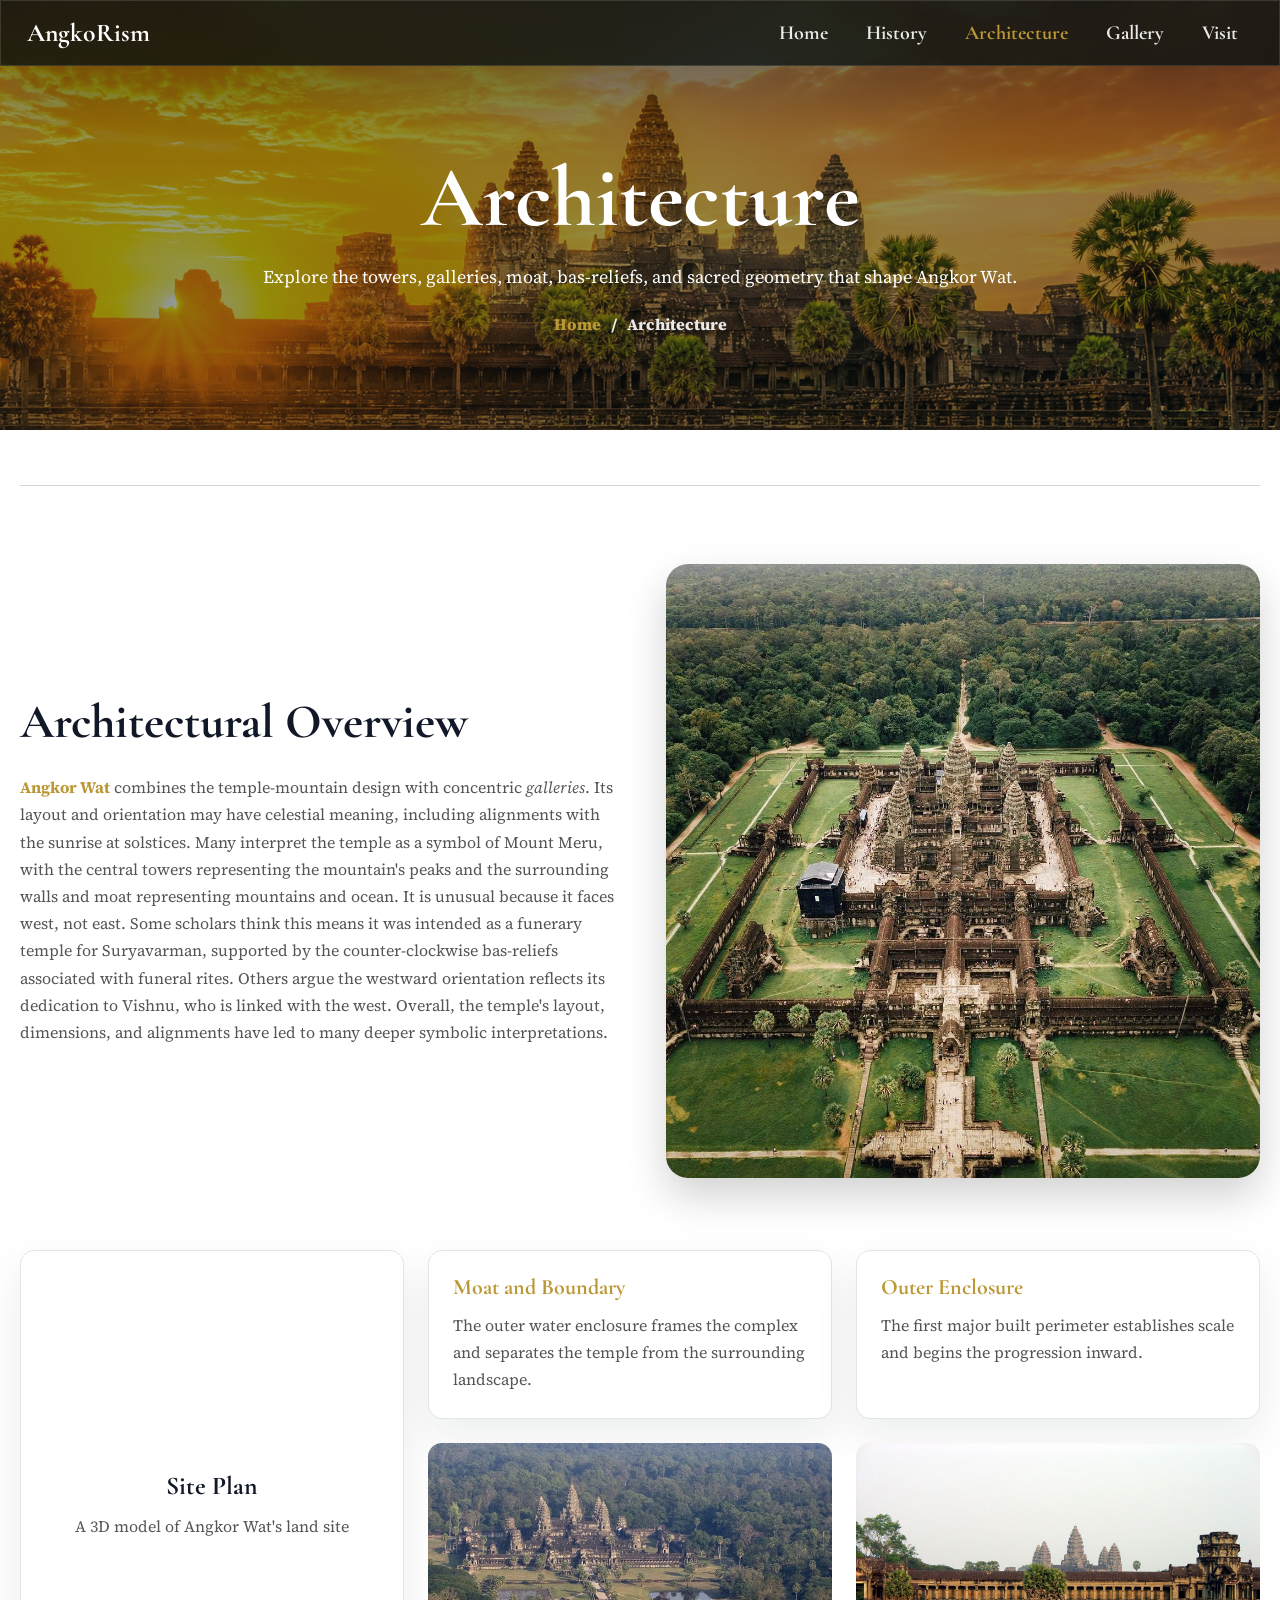
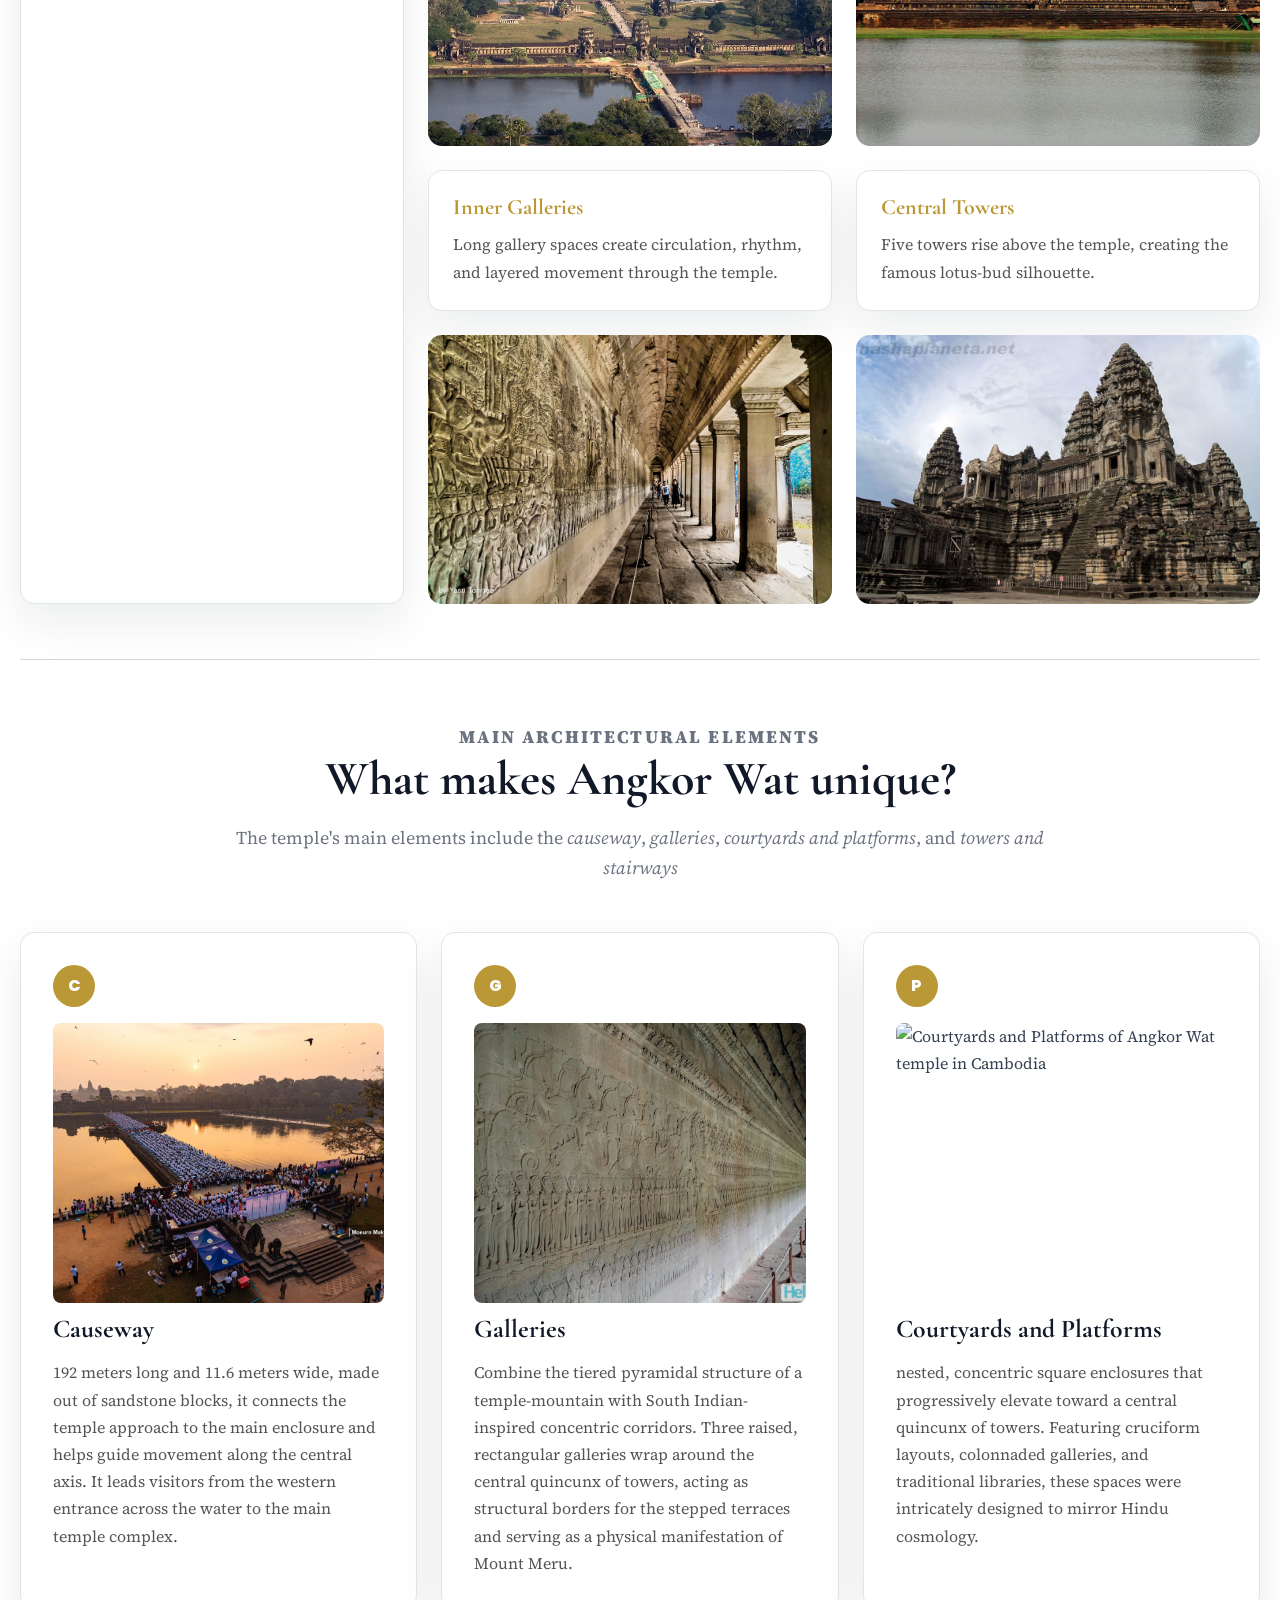
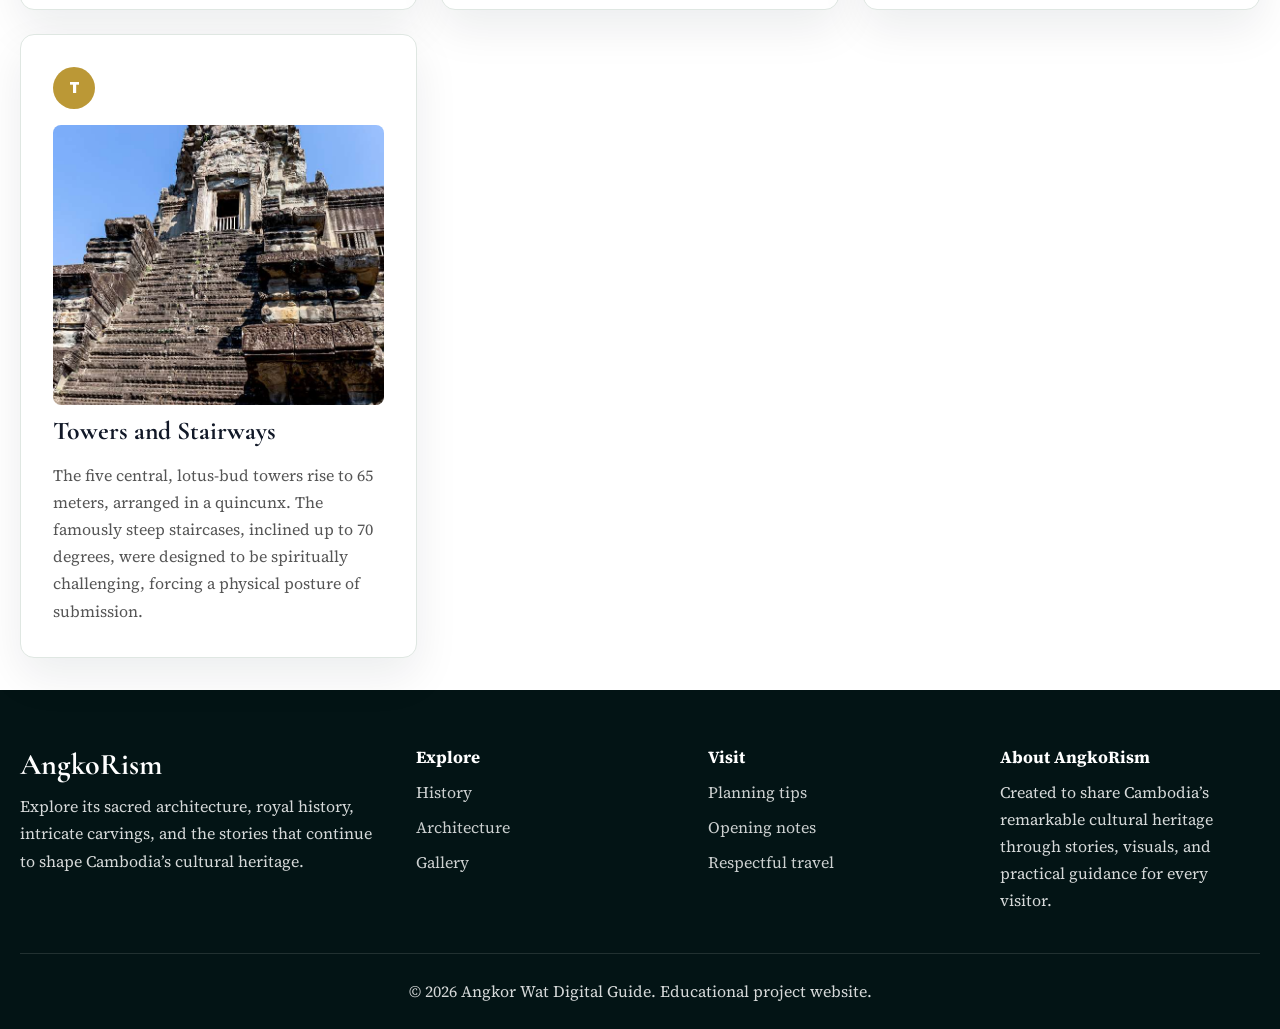
==== pages/architecture.html @ 4b1c17c7 "tv tt hzzz very" ====
<!DOCTYPE html>
<html lang="en">
<head>
  <meta charset="UTF-8">
  <meta name="viewport" content="width=device-width, initial-scale=1.0">
  <title>Architecture | Angkor Wat Digital Guide</title>
  <link rel="stylesheet" href="../css/global.css">
  <link rel="stylesheet" href="../css/layout.css">
  <link rel="stylesheet" href="../css/components.css">
  <link rel="stylesheet" href="../css/pages/architecture.css">
  <script src="../js/navigation.js" defer></script>
  <script src="../js/architecture.js" defer></script>

  <link rel="preconnect" href="https://fonts.googleapis.com">
  <link rel="preconnect" href="https://fonts.gstatic.com" crossorigin>
  <link href="https://fonts.googleapis.com/css2?family=Cormorant+Garamond:wght@300;400;500;600;700;800&family=Poppins:wght@600;700;800;900&family=Source+Serif+4:wght@400;600;700;800;900&display=swap" rel="stylesheet">

  <link rel="icon" type="image/png" href="../images/favicon.png">
</head>
<body>
  <header class="site-header">
    <div class="site-header__inner">
      <a class="site-logo" href="../index.html" aria-label="Angkor Wat Digital Guide home">AngkoRism</a>

      <button class="nav-toggle" type="button" aria-label="Menu" aria-controls="primary-navigation" aria-expanded="false">
        <span aria-hidden="true"></span>
        <span aria-hidden="true"></span>
        <span aria-hidden="true"></span>
      </button>

      <nav class="site-nav" id="primary-navigation" aria-label="Main navigation">
        <a href="../index.html">Home</a>
        <a href="history.html">History</a>
        <a href="architecture.html" aria-current="page">Architecture</a>
        <a href="gallery.html">Gallery</a>
        <a href="visit.html">Visit</a>
      </nav>
    </div>
  </header>

  <main>
    <section class="page-hero">
      <div>
        <h1>Architecture</h1>
        <p>Explore the towers, galleries, moat, bas-reliefs, and sacred geometry that shape Angkor Wat.</p>
        <div class="breadcrumbs" aria-label="Breadcrumb">
          <a href="../index.html">Home</a>
          <span>/</span>
          <span>Architecture</span>
        </div>
      </div>
    </section>

    <hr class="divider">

    <section class="overview">
      <div class="hero">
        <div class="hero-text">
          <h2>Architectural Overview</h2>
          <p><strong>Angkor Wat</strong> combines the temple-mountain design with concentric <em>galleries</em>. Its layout and orientation may have celestial meaning, including alignments with the sunrise at solstices. Many interpret the temple as a symbol of Mount Meru, with the central towers representing the mountain's peaks and the surrounding walls and moat representing mountains and ocean.

          It is unusual because it faces west, not east. Some scholars think this means it was intended as a funerary temple for Suryavarman, supported by the counter-clockwise bas-reliefs associated with funeral rites. Others argue the westward orientation reflects its dedication to Vishnu, who is linked with the west.

          Overall, the temple's layout, dimensions, and alignments have led to many deeper symbolic interpretations.</p>
        </div>
        <div class="hero-img">
          <img src="../images/AngkorwatAboveshot.jpg" alt="Overview of Angkor Wat temple in Cambodia">
          
        </div>
      </div>
      
        
      
      <div class="grid">
        <div class="main-card card-left">
          <div class="model-container">
            <h3>Site Plan</h3>
            <p>A 3D model of Angkor Wat's land site</p>
            <model-viewer alt="angkorModel" src="../images/angkor_wat_temple_cambodia.glb"
            autoplay
            camera-controls
            touch-action="pan-y"
            >
            </model-viewer>
          </div>
        </div>

        <div class="card card1">
          <h3>Moat and Boundary</h3>
          <p>The outer water enclosure frames the complex and separates the temple from the surrounding landscape.</p>
        </div>

         <div class="pic">
          <img src="../images/overview-complex-Angkor-Wat-Cambodia.webp" alt="Moat and Boundary of Angkor Wat temple in Cambodia">
        </div>

        <div class="card card2">
          <h3>Outer Enclosure</h3>
          <p>The first major built perimeter establishes scale and begins the progression inward.</p>
        </div>

        <div class="pic1">
          <img src="../images/outerEnclosure.jpg" alt="OuterEnclosure-Angkor-Wat-Cambodia">
        </div>

        <div class="card card3">
          <h3>Inner Galleries</h3>
          <p>Long gallery spaces create circulation, rhythm, and layered movement through the temple.</p>
        </div>
        
        <div class="pic2">
          <img src="../images/innerGallery.jpg" alt="Inner Galleries of Angkor Wat temple in Cambodia">
        </div>

        <div class="pic3">
          <img src="../images/centralTowersAngkkor.jpg" alt="Central Towers of Angkor Wat temple in Cambodia">
        </div>
        <div class="card card4">
          <h3>Central Towers</h3>
          <p>Five towers rise above the temple, creating the famous lotus-bud silhouette.</p>
        </div>

      </div>
    </section>

    <hr class="divider">
    
    <section class="section-space page-shell">
      <div class="section-heading">
        <p class="eyebrows">Main Architectural Elements</p>
        <h2>What makes Angkor Wat unique?</h2>
        <p>The temple's main elements include the <em>causeway</em>, <em>galleries</em>, <em>courtyards and platforms</em>, and <em>towers and stairways</em> </p>
      </div>

      <div class="card-grid">
        <article id="causeway" class="info-card-architecture">
          <span class="icon-mark">C</span>
          <div class="card-grid_image">
            <img class="card-grid_image" src="../images/AngkorWatCauseway.jpg" alt="Causeway of Angkor Wat temple in Cambodia">
          </div>
          <h3>Causeway</h3>
          <p>192 meters long and 11.6 meters wide, made out of sandstone blocks, it connects the temple approach to the main enclosure and helps guide movement along the central axis. It leads visitors from the western entrance across the water to the main temple complex.</p>
        </article>
        <article id="galleries" class="info-card-architecture">
          <span class="icon-mark">G</span>
          <img class="card-grid_image" src="../images/AngkorWatGalleries.jpg" alt="Galleries of Angkor Wat temple in Cambodia">
          <h3>Galleries</h3>
          <p>Combine the tiered pyramidal structure of a temple-mountain with South Indian-inspired concentric corridors. Three raised, rectangular galleries wrap around the central quincunx of towers, acting as structural borders for the stepped terraces and serving as a physical manifestation of Mount Meru.</p>
        </article>
        <article id="courtyards" class="info-card-architecture">
          <span class="icon-mark">P</span>
          <img class="card-grid_image" src="../images/AngkorwatCourtyard.jpeg" alt="Courtyards and Platforms of Angkor Wat temple in Cambodia">
          <h3>Courtyards and Platforms</h3>
          <p>nested, concentric square enclosures that progressively elevate toward a central quincunx of towers. Featuring cruciform layouts, colonnaded galleries, and traditional libraries, these spaces were intricately designed to mirror Hindu cosmology.</p>
        </article>
        <article id="towers" class="info-card-architecture">
          <span class="icon-mark">T</span>
          <img class="card-grid_image" src="../images/20191210-angkor-wat-tower-stairs-2-b2d6ff-1024.jpg" alt="Towers and Stairways of Angkor Wat temple in Cambodia">
          <h3>Towers and Stairways</h3>
          <p>The five central, lotus-bud towers rise to 65 meters, arranged in a quincunx. The famously steep staircases, inclined up to 70 degrees, were designed to be spiritually challenging, forcing a physical posture of submission.</p>
        </article>
      </div>
    </section>
    
  </main>

    <footer class="site-footer">
    <div class="site-footer__inner">
      <div>
        <h2>AngkoRism</h2>
        <p>Explore its sacred architecture, royal history, intricate carvings, and the stories that continue to shape Cambodia’s cultural heritage.
        </p>
      </div>
      <div>
        <h3>Explore</h3>
        <ul>
          <li><a href="history.html">History</a></li>
          <li><a href="architecture.html">Architecture</a></li>
          <li><a href="gallery.html">Gallery</a></li>
        </ul>
      </div>
      <div>
        <h3>Visit</h3>
        <ul>
          <li><a href="visit.html">Planning tips</a></li>
          <li><a href="visit.html">Opening notes</a></li>
          <li><a href="visit.html">Respectful travel</a></li>
        </ul>
      </div>
      <div>
        <h3>About AngkoRism</h3>
        <p>Created to share Cambodia’s remarkable cultural heritage through stories, 
          visuals, and practical guidance for every visitor.
        </p>
      </div>
    </div>
    <div class="site-footer__bottom">
      <p>&copy; 2026 Angkor Wat Digital Guide. Educational project website.</p>
    </div>
  </footer>
  <script type="module" src="https://ajax.googleapis.com/ajax/libs/model-viewer/4.3.1/model-viewer.min.js"></script>
</body>
</html>
---- css/global.css ----
/* Shared reset, theme variables, and base element styles */

:root {
  --color-ink: #111827;
  --color-text: #354052;
  --color-muted: #6b7280;
  --color-soft: #ffffff;
  --color-surface: white;
  --color-border: #dfe7e2;
  --color-overlay: rgba(3, 18, 19, 0.42);
  --color-overlay-strong: rgba(3, 18, 19, 0.82);
  --color-primary: #BB9836;
  --color-primary-dark: #C9A84C;
  --color-secondary: #d79332;
  --color-temple: #243b35;
  --color-footer: #031415;
  --color-bacground-add: #1A1411;

  --font-heading: 'Cormorant Garamond', serif;
  --font-body: 'Source Serif 4', serif;
  --font-eyebrow: "Poppins", sans-serif;


  --container: 1400px;
  --container-wide: 1280px;
  --space-1: 4px;
  --space-2: 8px;
  --space-3: 12px;
  --space-4: 16px;
  --space-5: 24px;
  --space-6: 32px;
  --space-7: 48px;
  --space-8: 72px;

  --radius-sm: 8px;
  --radius-md: 14px;
  --radius-lg: 22px;
  --radius-pill: 999px;

  --shadow-soft: 0 18px 45px rgba(17, 24, 39, 0.08);
  --shadow-strong: 0 24px 70px rgba(3, 20, 21, 0.22);
  --transition: 180ms ease;
}

* {
  box-sizing: border-box;
}

html {
  scroll-behavior: smooth;
  background-color: var(--color-footer);
}

body {
  margin: 0;
  color: var(--color-text);
  background-color: var(--color-footer);
  font-family: var(--font-body);
  font-size: 16px;
  line-height: 1.7;
  text-rendering: optimizeLegibility;
}

main {
  background-color: var(--color-soft);
}

h1,
h2,
h3 {
  margin-top: 0;
  margin-bottom: var(--space-4);
  color: var(--color-ink);
  font-family: var(--font-heading);
  line-height: 1.12;
  font-weight: 700;
}

h1 {
  font-size: clamp(42px, 7vw, 86px);
}

h2 {
  font-size: clamp(30px, 4vw, 48px);
}

h3 {
  font-size: clamp(21px, 2vw, 28px);
}

p {
  margin-top: 0;
}

a {
  color: var(--color-primary-dark);
  text-decoration-thickness: 2px;
  text-underline-offset: 4px;
  transition: color var(--transition), background-color var(--transition), border-color var(--transition);
}

a:hover {
  color: var(--color-secondary);
}

img {
  display: block;
  max-width: 100%;
}

button,
input,
select,
textarea {
  font: inherit;
}

::selection {
  color: #ffffff;
  background-color: var(--color-primary-dark);
}
---- css/layout.css ----
/* Shared header, footer, and page-width layout */

.site-header {
  position: fixed;
  top: 0;
  left: 0;
  right: 0;
  z-index: 10;
  padding: 0;
}

.site-header__inner {
  margin: auto;
  display: flex;
  align-items: center;
  justify-content: space-between;
  gap: var(--space-7);
  padding: 10px 26px 10px 26px;
  color: #ffffff;
  background: rgba(8, 15, 16, 0.8);
  border: 1px solid rgba(255, 255, 255, 0.12);
  box-shadow: 0 24px 70px rgba(0, 0, 0, 0.28);
  backdrop-filter: blur(18px);
}

.site-logo {
  display: block;
  flex: 0 0 auto;
  font-family: var(--font-heading);
  font-size: clamp(24px, 2vw, 30px);
  white-space: nowrap;
  font-weight: 800;
  margin: 0;
  padding: 0;
  color: #ffffff;
  text-decoration: none;
}

.site-logo:hover {
  color: #ffffff;
}

.site-nav {
  display: flex;
  align-items: center;
  gap: var(--space-2);
}

.nav-toggle {
  display: none;
  width: 44px;
  height: 44px;
  align-items: center;
  justify-content: center;
  flex-direction: column;
  gap: 5px;
  color: #ffffff;
  background: rgba(255, 255, 255, 0.08);
  border: 1px solid rgba(255, 255, 255, 0.24);
  border-radius: var(--radius-sm);
  cursor: pointer;
}

.nav-toggle span {
  width: 22px;
  height: 2px;
  background-color: currentColor;
  border-radius: var(--radius-pill);
  transition: transform var(--transition), opacity var(--transition);
}

.nav-toggle[aria-expanded="true"] span:nth-child(1) {
  transform: translateY(7px) rotate(45deg);
}

.nav-toggle[aria-expanded="true"] span:nth-child(2) {
  opacity: 0;
}

.nav-toggle[aria-expanded="true"] span:nth-child(3) {
  transform: translateY(-7px) rotate(-45deg);
}

.site-nav a {
  padding: 7px 15px;
  font-family: var(--font-heading);
  color: rgba(255, 255, 255, 0.9);
  font-size: 20px;
  font-weight: 800;
  line-height: 1;
  text-decoration: none;
}

.site-nav a:hover,
.site-nav a[aria-current="page"] {
  color: var(--color-primary);
}

.page-shell {
  width: min(calc(100% - 40px), var(--container));
  margin-left: auto;
  margin-right: auto;
}

.site-footer {
  color: rgba(255, 255, 255, 0.84);
  background-color: var(--color-footer);
}

.site-footer__inner {
  width: min(calc(100% - 40px), var(--container-wide));
  margin: 0 auto;
  display: grid;
  grid-template-columns: 1.4fr repeat(3, 1fr);
  gap: var(--space-6);
  padding: 58px 0 38px;
}

.site-footer h2,
.site-footer h3 {
  color: #ffffff;
}

.site-footer h2 {
  margin-bottom: var(--space-3);
  font-size: 30px;
}

.site-footer h3 {
  margin-bottom: var(--space-3);
  font-family: var(--font-body);
  font-size: 17px;
}

.site-footer p,
.site-footer ul {
  margin: 0;
}

.site-footer ul {
  padding: 0;
  list-style: none;
}

.site-footer li + li {
  margin-top: 8px;
}

.site-footer a {
  color: rgba(255, 255, 255, 0.8);
  text-decoration: none;
}

.site-footer a:hover {
  color: var(--color-primary);
}

.site-footer__bottom {
  width: min(calc(100% - 40px), var(--container-wide));
  margin: 0 auto;
  padding: var(--space-5) 0;
  border-top: 1px solid rgba(255, 255, 255, 0.12);
  text-align: center;
}

@media (max-width: 900px) {
  .site-header {
    position: fixed;
    padding: var(--space-3);
    background-color: var(--color-footer);
  }

  .site-header__inner {
    display: grid;
    grid-template-columns: 1fr auto;
    align-items: center;
    gap: 0 var(--space-3);
    padding: var(--space-4);
    border-radius: var(--radius-lg);
  }

  .nav-toggle {
    display: inline-flex;
  }

  .site-nav {
    display: none;
    grid-column: 1 / -1;
    width: 100%;
    flex-direction: column;
    align-items: stretch;
    gap: 6px;
    margin-top: var(--space-4);
  }

  .site-nav.is-open {
    display: flex;
  }

  .site-nav a {
    flex: initial;
    min-width: 0;
    padding: 12px 14px;
    background-color: rgba(255, 255, 255, 0.08);
    border-radius: var(--radius-sm);
    font-size: 18px;
    text-align: center;
  }

  .site-footer__inner {
    grid-template-columns: 1fr 1fr;
  }
}

@media (max-width: 600px) {
  .site-header {
    padding: 0;
  }

  .site-header__inner {
    border-radius: 0;
  }

  .page-shell,
  .site-footer__inner,
  .site-footer__bottom {
    width: min(calc(100% - 28px), var(--container));
  }

  .site-footer__inner {
    grid-template-columns: 1fr;
  }
}
---- css/components.css ----
/* Reusable buttons, hero blocks, cards, stats, and form pieces */

.button {
  display: inline-flex;
  align-items: center;
  justify-content: center;
  min-height: 46px;
  padding: 12px 22px;
  color: #ffffff;
  background-color: var(--color-primary);
  border: 1px solid var(--color-primary);
  border-radius: var(--radius-pill);
  box-shadow: 0 14px 32px rgba(18, 184, 134, 0.24);
  font-size: 15px;
  font-weight: 800;
  line-height: 1;
  text-decoration: none;
  transition: transform var(--transition), box-shadow var(--transition), color var(--transition), background-color var(--transition), border-color var(--transition);
}

.button:hover {
  color: #ffffff;
  background-color: var(--color-primary-dark);
  border-color: var(--color-primary-dark);
  box-shadow: 0 18px 38px rgba(7, 150, 105, 0.28);
  transform: translateY(-1px);
}

.button:focus-visible {
  outline: 3px solid rgba(18, 184, 134, 0.35);
  outline-offset: 3px;
}

.button--ghost {
  color: #ffffff;
  background-color: rgba(255, 255, 255, 0.08);
  border-color: rgba(255, 255, 255, 0.55);
  box-shadow: none;
}

.button--ghost:hover {
  color: #ffffff;
  background-color: rgba(255, 255, 255, 0.16);
  border-color: #ffffff;
}

.eyebrow {
  margin-bottom: var(--space-3);
  color: var(--color-primary);
  font-family: var(--font-eyebrow);
  font-size: 13px;
  font-weight: 600;
  letter-spacing: 0.12em;
  text-transform: uppercase;
}

.section-space {
  padding-top: var(--space-6);
  padding-bottom: var(--space-6);
}

.section-heading {
  max-width: 860px;
  margin: 0 auto var(--space-7);
  text-align: center;
}

.section-heading p {
  margin-bottom: 0;
  color: var(--color-muted);
  font-size: 18px;
}

.page-hero {
  position: relative;
  isolation: isolate;
  color: #ffffff;
  background-image: linear-gradient(var(--color-overlay), var(--color-overlay)), url("../images/The god temple-Angkor Wat.png");
  background-position: center 40%;
  background-size: cover;
}

.page-hero {
  min-height: 430px;
  display: grid;
  place-items: center;
  padding: 150px var(--space-5) 92px;
  background-position: center 22%;
  text-align: center;
}

.page-hero h1,
.page-hero p {
  color: #ffffff;
}

.page-hero p {
  max-width: 780px;
  margin-left: auto;
  margin-right: auto;
  font-size: 18px;
}

.breadcrumbs {
  display: flex;
  align-items: center;
  justify-content: center;
  gap: 10px;
  margin-top: var(--space-4);
  color: rgba(255, 255, 255, 0.9);
  font-weight: 800;
}

.breadcrumbs a {
  color: var(--color-primary);
  text-decoration: none;
}

.card-grid {
  display: grid;
  grid-template-columns: repeat(3, 1fr);
  gap: var(--space-5);
}

.info-card {
  min-height: 220px;
  padding: var(--space-6);
  background-color: var(--color-surface);
  border: 1px solid var(--color-border);
  border-radius: var(--radius-md);
  border-bottom: 7px solid var(--color-primary-dark);
  box-shadow: var(--shadow-soft);
}

.info-card h3 {
  margin-bottom: var(--space-3);
  font-family: var(--font-body);
  font-size: 21px;
}

.info-card p {
  margin-bottom: 0;
  color: var(--color-muted);
}

.image-card {
  overflow: hidden;
  background-color: var(--color-surface);
  box-shadow: var(--shadow-soft);
  border: 1px solid var(--color-primary-dark);
}

.image-card img {
  width: 100%;
  height: 260px;
  object-fit: cover;
}

.image-card__body {
  padding: var(--space-5);
}

.image-card__body p:last-child {
  margin-bottom: 0;
}

.form-panel {
  display: grid;
  grid-template-columns: 1.45fr 1.15fr 1.15fr 0.8fr auto;
  align-items: end;
  gap: 10px;
  width: min(calc(100% - 40px), 980px);
  margin: -58px auto 0;
  padding: 24px;
  position: relative;
  z-index: 2;
  background-color: rgba(17, 20, 21, 0.95);
  border: 1px solid rgba(255, 255, 255, 0.14);
  border-radius: 18px;
  box-shadow: 0 28px 72px rgba(0, 0, 0, 0.32);
}

.form-field {
  display: grid;
  gap: 6px;
}

.form-field label {
  color: rgba(255, 255, 255, 0.74);
  font-size: 12px;
  font-weight: 900;
  letter-spacing: 0.04em;
  text-transform: uppercase;
}

.form-field input,
.form-field select {
  width: 100%;
  min-height: 54px;
  padding: 0 var(--space-4);
  color: #ffffff;
  background-color: rgba(255, 255, 255, 0.05);
  border: 1px solid rgba(255, 255, 255, 0.22);
  border-radius: 10px;
  font-weight: 800;
}

.form-panel > .button {
  min-height: 54px;
  padding-left: 26px;
  padding-right: 26px;
  white-space: nowrap;
}

.form-field input::placeholder {
  color: rgba(255, 255, 255, 0.58);
}

.background-section {
  background-color: var(--color-bacground-add);
  padding: var(--space-8);
}

@media (max-width: 900px) {
  .card-grid {
    grid-template-columns: repeat(2, 1fr);
  }

  .form-panel {
    grid-template-columns: 1fr 1fr;
  }
}

@media (max-width: 600px) {
  .section-space {
    padding-top: var(--space-7);
    padding-bottom: var(--space-7);
  }

  .page-hero {
    min-height: 360px;
    padding: 72px var(--space-4) 64px;
  }

  .card-grid,
  .form-panel {
    grid-template-columns: 1fr;
  }

  .form-panel {
    width: min(calc(100% - 28px), 980px);
    margin-top: -34px;
  }
}
---- css/pages/architecture.css ----
/* Architecture page */

main p {
  color: #555555;
}

strong {
  color: var(--color-primary);
}

.divider {
  width: min(calc(100% - 40px), var(--container));
  margin: 55px auto 30px;
  border: 0;
  border-top: 1px solid rgba(17, 24, 39, 0.18);
}

.eyebrows {
  margin-bottom: var(--space-3);
  color: var(--color-primary);
  font-size: 13px;
  font-weight: 900;
  letter-spacing: 0.12em;
  text-transform: uppercase;
}

.overview {
  width: min(calc(100% - 40px), var(--container));
  margin: 0 auto;
}

.hero {
  display: grid;
  grid-template-columns: minmax(0, 1fr) minmax(320px, 1fr);
  align-items: center;
  gap: clamp(var(--space-5), 4vw, var(--space-8));
  min-height: auto;
  padding: var(--space-7) 0;
}

.hero .hero-text {
  max-width: 680px;
  margin: 0;
  color: var(--color-text);
  text-align: left;
}

.hero .hero-text h2 {
  margin-bottom: var(--space-5);
}

.hero .hero-text p {
  margin: 0;
}

.hero-img img {
  width: 100%;
  height: clamp(360px, 48vw, 700px);
  object-fit: cover;
  border-radius: var(--radius-lg);
  box-shadow: 0 18px 40px rgba(0, 0, 0, 0.18);
}

.grid {
  display: grid;
  grid-template-columns: minmax(280px, 0.95fr) repeat(2, minmax(0, 1fr));
  grid-template-areas:
    "card-left card1 card2"
    "card-left pic pic1"
    "card-left card3 card4"
    "card-left pic2 pic3";
  gap: var(--space-5);
  margin: var(--space-5) 0 var(--space-7);
}

.card-left {
  grid-area: card-left;
}

.card1 {
  grid-area: card1;
}

.card2 {
  grid-area: card2;
}

.card3 {
  grid-area: card3;
}

.card4 {
  grid-area: card4;
}

.pic {
  grid-area: pic;
}

.pic1 {
  grid-area: pic1;
}

.pic2 {
  grid-area: pic2;
}

.pic3 {
  grid-area: pic3;
}

.main-card,
.card,
.info-card-architecture {
  background-color: var(--color-surface);
  border: 1px solid var(--color-border);
  border-radius: var(--radius-md);
  box-shadow: var(--shadow-soft);
  transition: transform var(--transition), box-shadow var(--transition), border-color var(--transition);
}

.main-card {
  min-height: 100%;
  padding: var(--space-5);
}

.card {
  padding: var(--space-5);
}

.card h3 {
  margin-bottom: var(--space-3);
  color: var(--color-primary);
  font-size: 22px;
  font-weight: 800;
}

.card p {
  margin-bottom: 0;
}

.main-card:hover,
.card:hover,
.info-card-architecture:hover {
  border-color: var(--color-primary);
  box-shadow: 0 18px 42px rgba(17, 24, 39, 0.12);
  transform: translateY(-5px);
}

.model-container {
  min-height: 100%;
  display: grid;
  align-content: center;
  justify-items: center;
  gap: var(--space-3);
  text-align: center;
}

.model-container h3,
.model-container p {
  margin-bottom: 0;
}

model-viewer {
  width: min(100%, 440px);
  height: min(56vw, 430px);
  min-height: 300px;
}

.pic,
.pic1,
.pic2,
.pic3 {
  width: 100%;
  min-height: 250px;
  overflow: hidden;
  border-radius: var(--radius-md);
}

.pic img,
.pic1 img,
.pic2 img,
.pic3 img {
  width: 100%;
  height: 100%;
  object-fit: cover;
}

.info-card-architecture {
  min-height: 220px;
  padding: var(--space-6);
}

.info-card-architecture h3 {
  margin-top: var(--space-3);
}

.info-card-architecture p {
  margin-bottom: 0;
}

.icon-mark {
  display: inline-grid;
  width: 42px;
  height: 42px;
  place-items: center;
  margin-bottom: var(--space-4);
  color: #ffffff;
  background-color: var(--color-primary);
  border-radius: 50%;
  font-family: var(--font-eyebrow);
  font-weight: 800;
}

.card-grid_image {
  width: 100%;
  height: 280px;
  object-fit: cover;
  display: block;
  margin-bottom: var(--space-3);
  border-radius: var(--radius-sm);
}

.info-card-architecture > div.card-grid_image {
  height: auto;
  margin-bottom: 0;
}

.info-card-architecture > div.card-grid_image img {
  margin-bottom: var(--space-3);
}

@media (max-width: 900px) {
  .overview {
    width: min(calc(100% - 40px), var(--container));
  }

  .hero {
    grid-template-columns: 1fr;
    padding: var(--space-6) 0;
  }

  .hero .hero-text {
    max-width: 100%;
    text-align: center;
  }

  .hero-img img {
    height: clamp(320px, 58vw, 520px);
  }

  .grid {
    grid-template-columns: repeat(2, minmax(0, 1fr));
    grid-template-areas:
      "card-left card-left"
      "card1 card2"
      "pic pic1"
      "card3 card4"
      "pic2 pic3";
  }

  .main-card {
    min-height: auto;
  }

  model-viewer {
    height: 380px;
  }

  .card-grid {
    grid-template-columns: repeat(2, minmax(0, 1fr));
  }

  .card-grid > *:nth-child(4) {
    grid-column: auto;
  }
}

@media (max-width: 600px) {
  .divider,
  .overview {
    width: min(calc(100% - 28px), var(--container));
  }

  .divider {
    margin-top: var(--space-6);
    margin-bottom: var(--space-5);
  }

  .hero {
    gap: var(--space-5);
    padding: var(--space-5) 0;
  }

  .hero-img img {
    height: 300px;
    border-radius: var(--radius-md);
  }

  .grid {
    grid-template-columns: 1fr;
    grid-template-areas:
      "card-left"
      "card1"
      "pic"
      "card2"
      "pic1"
      "card3"
      "pic2"
      "card4"
      "pic3";
    gap: var(--space-4);
    margin-bottom: var(--space-6);
  }

  .card,
  .main-card,
  .info-card-architecture {
    padding: var(--space-5);
  }

  model-viewer {
    width: 100%;
    height: 320px;
    min-height: 260px;
  }

  .pic,
  .pic1,
  .pic2,
  .pic3 {
    min-height: 220px;
  }

  .card-grid {
    grid-template-columns: 1fr;
  }

  .card-grid_image {
    height: 230px;
  }
}
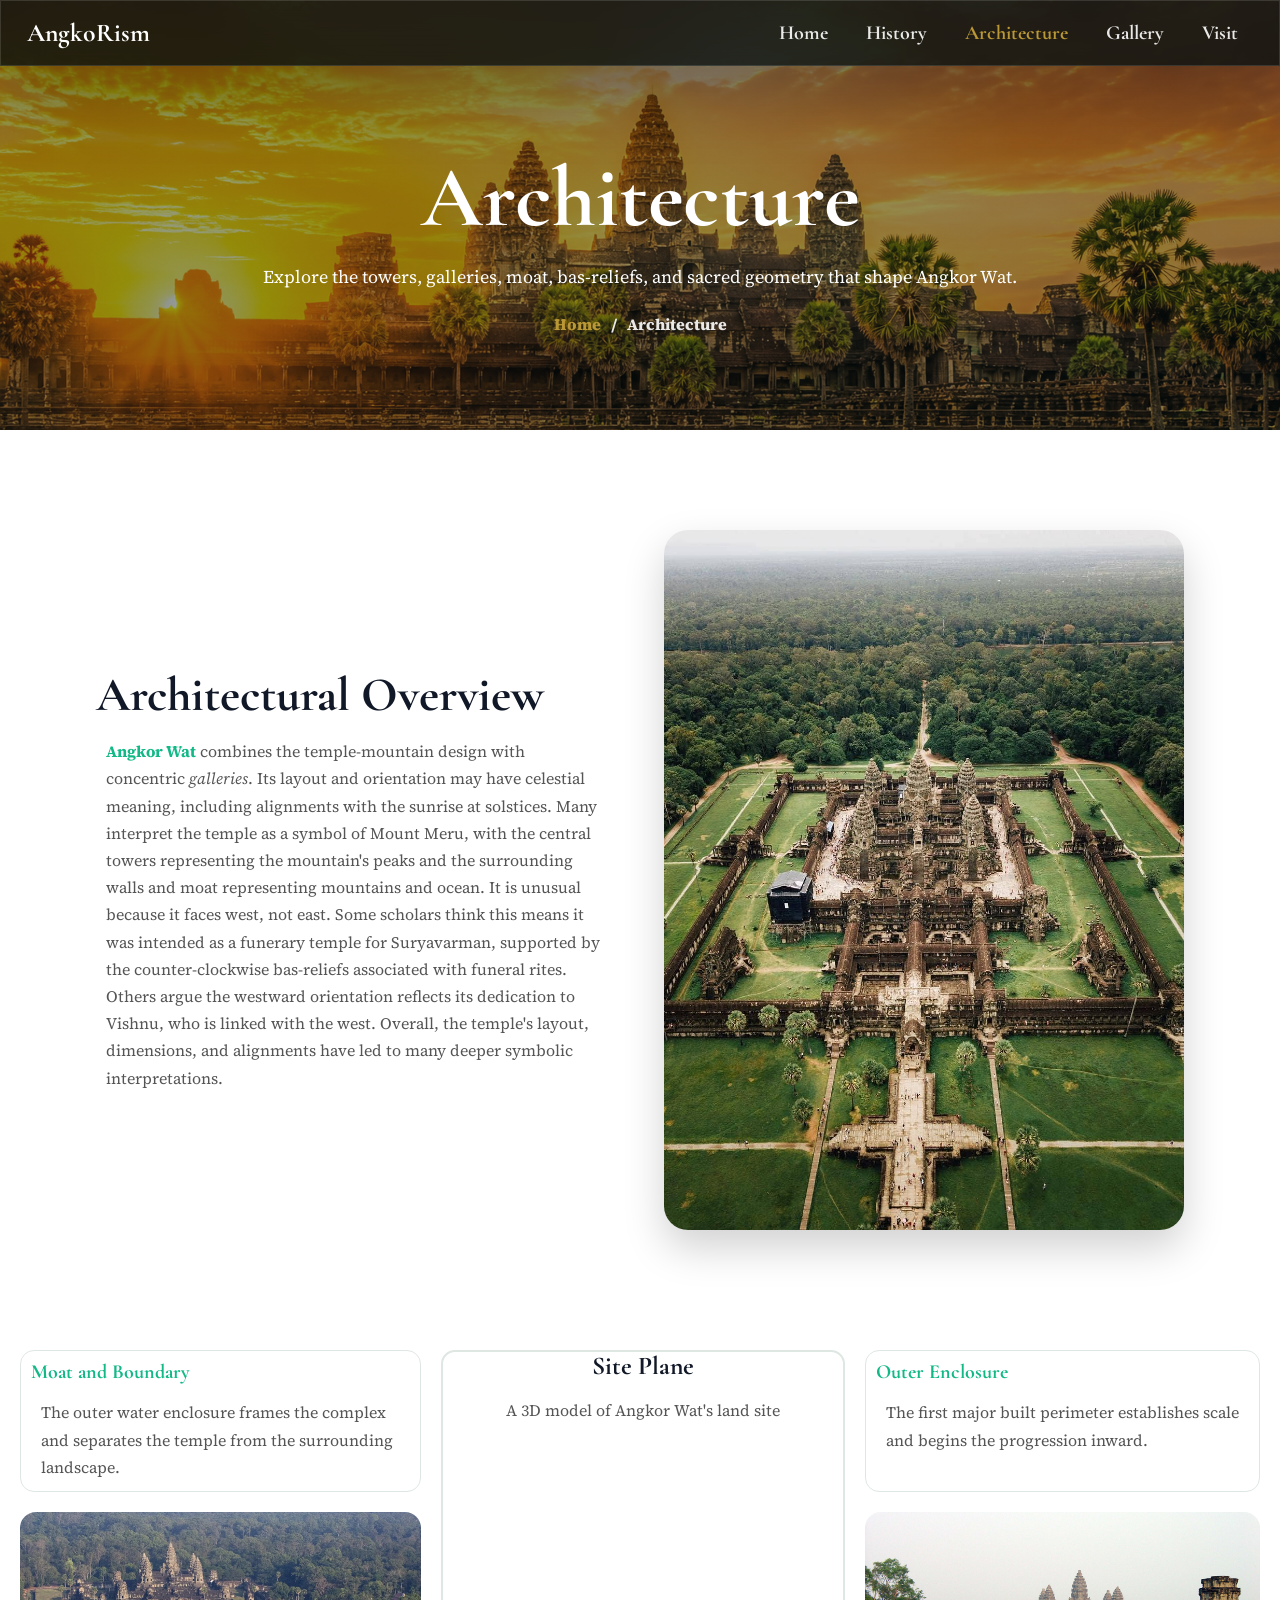
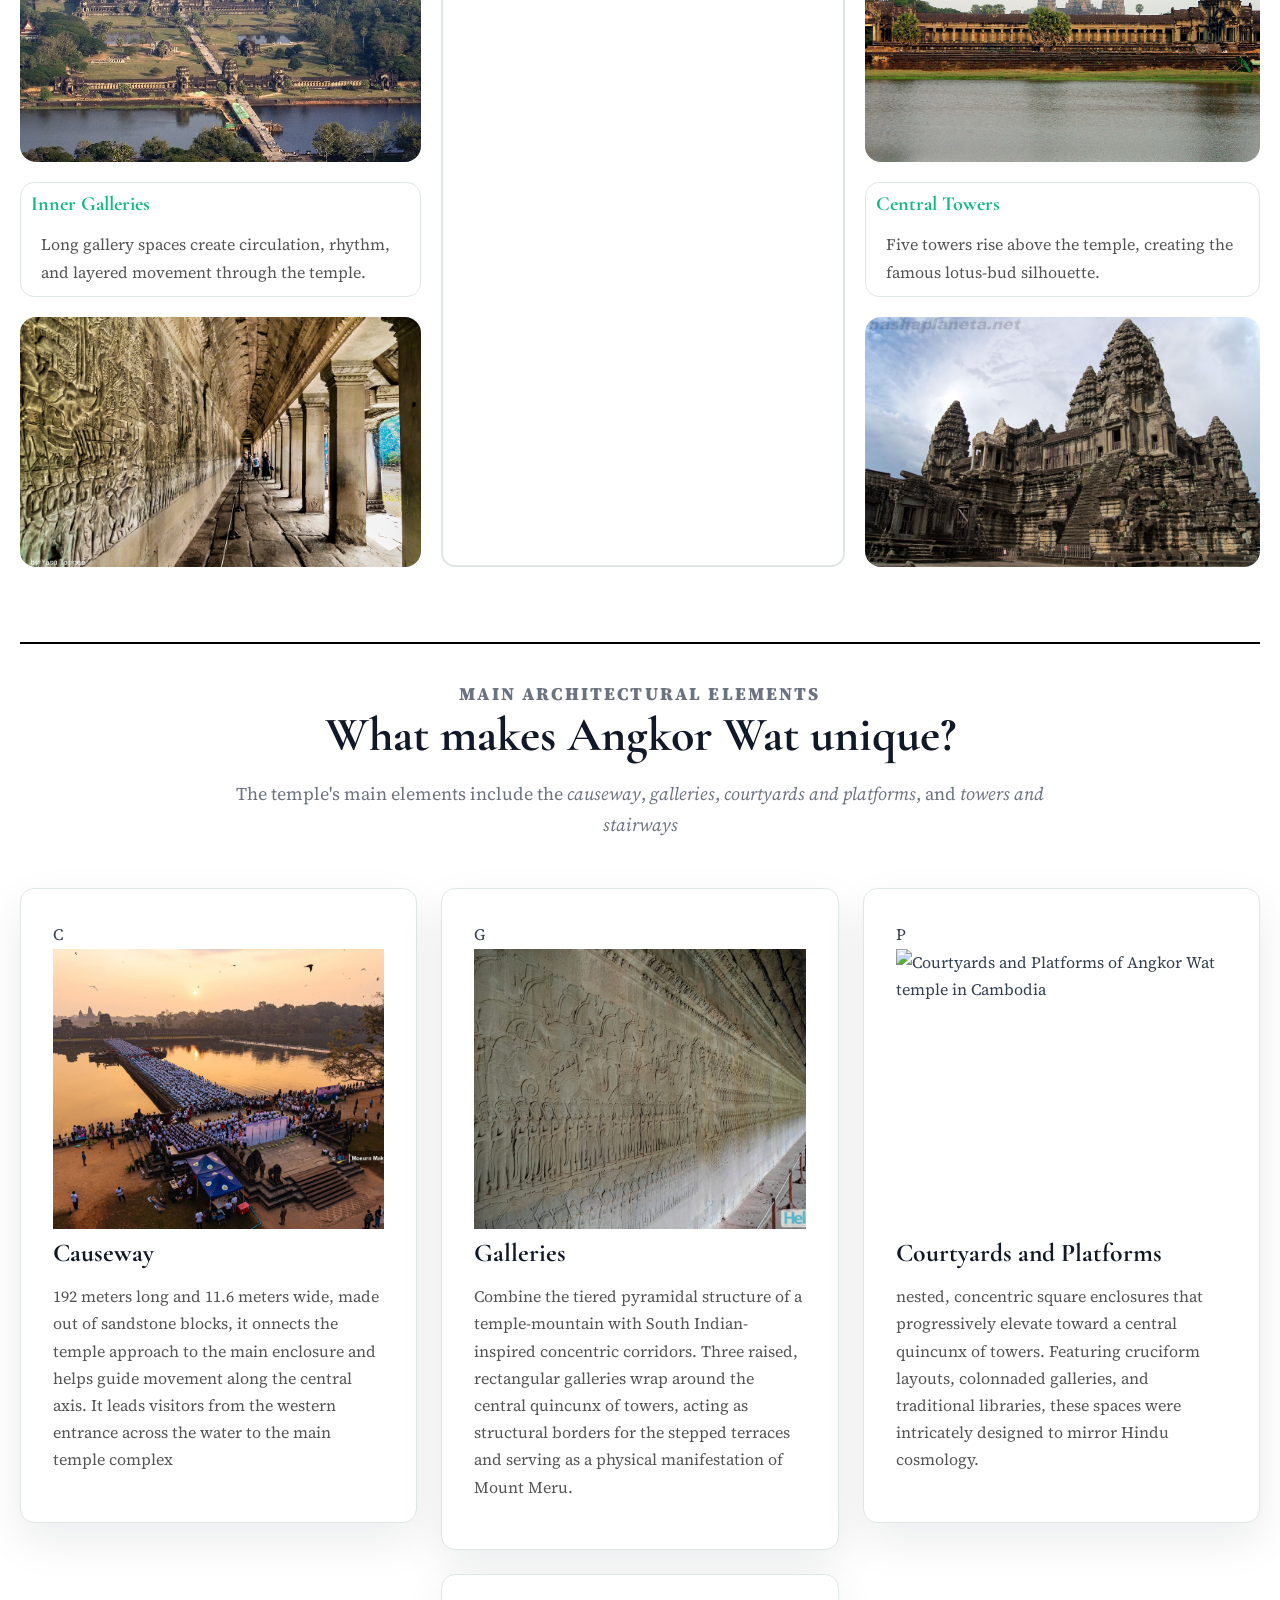
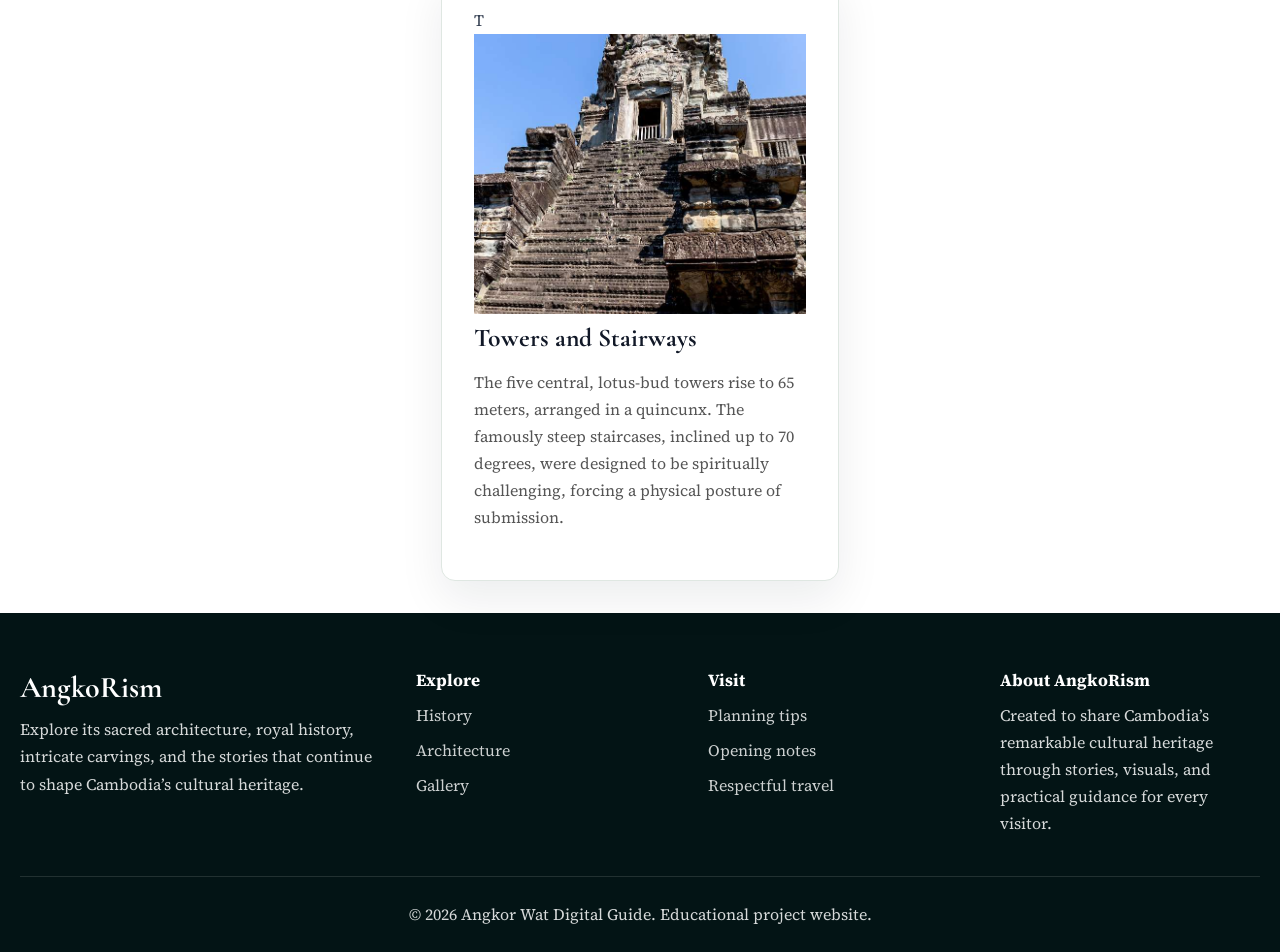
==== commit f30fc2c1: "pull update" ====
--- a/pages/architecture.html
+++ b/pages/architecture.html
@@ -8,27 +8,23 @@
   <link rel="stylesheet" href="../css/layout.css">
   <link rel="stylesheet" href="../css/components.css">
   <link rel="stylesheet" href="../css/pages/architecture.css">
-  <script src="../js/navigation.js" defer></script>
-  <script src="../js/architecture.js" defer></script>
 
   <link rel="preconnect" href="https://fonts.googleapis.com">
   <link rel="preconnect" href="https://fonts.gstatic.com" crossorigin>
-  <link href="https://fonts.googleapis.com/css2?family=Cormorant+Garamond:wght@300;400;500;600;700;800&family=Poppins:wght@600;700;800;900&family=Source+Serif+4:wght@400;600;700;800;900&display=swap" rel="stylesheet">
+  <link href="https://fonts.googleapis.com/css2?family=Cormorant+Garamond:ital,wght@0,300..700;1,300..700&family=Roboto:ital,wght@0,100..900;1,100..900&display=swap" rel="stylesheet">
+
+  <link rel="preconnect" href="https://fonts.googleapis.com">
+  <link rel="preconnect" href="https://fonts.gstatic.com" crossorigin>
+  <link href="https://fonts.googleapis.com/css2?family=Poppins:ital,wght@0,100;0,200;0,300;0,400;0,500;0,600;0,700;0,800;0,900;1,100;1,200;1,300;1,400;1,500;1,600;1,700;1,800;1,900&family=Raleway:ital,wght@0,100..900;1,100..900&family=Roboto:ital,wght@0,100..900;1,100..900&family=Source+Serif+4:ital,opsz,wght@0,8..60,200..900;1,8..60,200..900&display=swap" rel="stylesheet">
 
   <link rel="icon" type="image/png" href="../images/favicon.png">
 </head>
 <body>
   <header class="site-header">
     <div class="site-header__inner">
-      <a class="site-logo" href="../index.html" aria-label="Angkor Wat Digital Guide home">AngkoRism</a>
+      <a class="site-logo" href="index.html" aria-label="Angkor Wat Digital Guide home">AngkoRism</a>
 
-      <button class="nav-toggle" type="button" aria-label="Menu" aria-controls="primary-navigation" aria-expanded="false">
-        <span aria-hidden="true"></span>
-        <span aria-hidden="true"></span>
-        <span aria-hidden="true"></span>
-      </button>
-
-      <nav class="site-nav" id="primary-navigation" aria-label="Main navigation">
+      <nav class="site-nav" aria-label="Main navigation">
         <a href="../index.html">Home</a>
         <a href="history.html">History</a>
         <a href="architecture.html" aria-current="page">Architecture</a>
@@ -51,8 +47,6 @@
       </div>
     </section>
 
-    <hr class="divider">
-
     <section class="overview">
       <div class="hero">
         <div class="hero-text">
@@ -64,7 +58,7 @@
           Overall, the temple's layout, dimensions, and alignments have led to many deeper symbolic interpretations.</p>
         </div>
         <div class="hero-img">
-          <img src="../images/AngkorwatAboveshot.jpg" alt="Overview of Angkor Wat temple in Cambodia">
+          <img src="/images/AngkorwatAboveshot.jpg" alt="Overview of Angkor Wat temple in Cambodia">
           
         </div>
       </div>
@@ -74,9 +68,9 @@
       <div class="grid">
         <div class="main-card card-left">
           <div class="model-container">
-            <h3>Site Plan</h3>
+            <h3>Site Plane</h3>
             <p>A 3D model of Angkor Wat's land site</p>
-            <model-viewer alt="angkorModel" src="../images/angkor_wat_temple_cambodia.glb"
+            <model-viewer alt="angkorModel" src="/images/angkor_wat_temple_cambodia.glb"
             autoplay
             camera-controls
             touch-action="pan-y"
@@ -100,7 +94,7 @@
         </div>
 
         <div class="pic1">
-          <img src="../images/outerEnclosure.jpg" alt="OuterEnclosure-Angkor-Wat-Cambodia">
+          <img src="/images/outerEnclosure.jpg" alt="OuterEnclosure-Angkor-Wat-Cambodia">
         </div>
 
         <div class="card card3">
@@ -136,29 +130,28 @@
         <article id="causeway" class="info-card-architecture">
           <span class="icon-mark">C</span>
           <div class="card-grid_image">
-            <img class="card-grid_image" src="../images/AngkorWatCauseway.jpg" alt="Causeway of Angkor Wat temple in Cambodia">
+            <img class="card-grid_image" src="/images/AngkorWatCauseway.jpg" alt="Causeway of Angkor Wat temple in Cambodia">
           </div>
           <h3>Causeway</h3>
-          <p>192 meters long and 11.6 meters wide, made out of sandstone blocks, it connects the temple approach to the main enclosure and helps guide movement along the central axis. It leads visitors from the western entrance across the water to the main temple complex.</p>
+          <p>192 meters long and 11.6 meters wide, made out of sandstone blocks, it onnects the temple approach to the main enclosure and helps guide movement along the central axis. It leads visitors from the western entrance across the water to the main temple complex</p>
         </article>
         <article id="galleries" class="info-card-architecture">
           <span class="icon-mark">G</span>
-          <img class="card-grid_image" src="../images/AngkorWatGalleries.jpg" alt="Galleries of Angkor Wat temple in Cambodia">
+          <img class="card-grid_image" src="/images/AngkorWatGalleries.jpg" alt="Galleries of Angkor Wat temple in Cambodia">
           <h3>Galleries</h3>
           <p>Combine the tiered pyramidal structure of a temple-mountain with South Indian-inspired concentric corridors. Three raised, rectangular galleries wrap around the central quincunx of towers, acting as structural borders for the stepped terraces and serving as a physical manifestation of Mount Meru.</p>
         </article>
         <article id="courtyards" class="info-card-architecture">
           <span class="icon-mark">P</span>
-          <img class="card-grid_image" src="../images/AngkorwatCourtyard.jpeg" alt="Courtyards and Platforms of Angkor Wat temple in Cambodia">
+          <img class="card-grid_image" src="/images/AngkorwatCourtyard.jpeg" alt="Courtyards and Platforms of Angkor Wat temple in Cambodia">
           <h3>Courtyards and Platforms</h3>
           <p>nested, concentric square enclosures that progressively elevate toward a central quincunx of towers. Featuring cruciform layouts, colonnaded galleries, and traditional libraries, these spaces were intricately designed to mirror Hindu cosmology.</p>
         </article>
         <article id="towers" class="info-card-architecture">
           <span class="icon-mark">T</span>
-          <img class="card-grid_image" src="../images/20191210-angkor-wat-tower-stairs-2-b2d6ff-1024.jpg" alt="Towers and Stairways of Angkor Wat temple in Cambodia">
+          <img class="card-grid_image" src="/images/20191210-angkor-wat-tower-stairs-2-b2d6ff-1024.jpg" alt="Towers and Stairways of Angkor Wat temple in Cambodia">
           <h3>Towers and Stairways</h3>
           <p>The five central, lotus-bud towers rise to 65 meters, arranged in a quincunx. The famously steep staircases, inclined up to 70 degrees, were designed to be spiritually challenging, forcing a physical posture of submission.</p>
-        </article>
       </div>
     </section>
     
@@ -174,17 +167,17 @@
       <div>
         <h3>Explore</h3>
         <ul>
-          <li><a href="history.html">History</a></li>
-          <li><a href="architecture.html">Architecture</a></li>
-          <li><a href="gallery.html">Gallery</a></li>
+          <li><a href="pages/history.html">History</a></li>
+          <li><a href="pages/architecture.html">Architecture</a></li>
+          <li><a href="pages/gallery.html">Gallery</a></li>
         </ul>
       </div>
       <div>
         <h3>Visit</h3>
         <ul>
-          <li><a href="visit.html">Planning tips</a></li>
-          <li><a href="visit.html">Opening notes</a></li>
-          <li><a href="visit.html">Respectful travel</a></li>
+          <li><a href="pages/visit.html">Planning tips</a></li>
+          <li><a href="pages/visit.html">Opening notes</a></li>
+          <li><a href="pages/visit.html">Respectful travel</a></li>
         </ul>
       </div>
       <div>
--- a/css/pages/architecture.css
+++ b/css/pages/architecture.css
@@ -1,342 +1,189 @@
-/* Architecture page */
+/* this file is only for architecture page */
 
 main p {
   color: #555555;
 }
 
-strong {
-  color: var(--color-primary);
+  .hero {
+    display: grid;
+    grid-template-columns: 1fr 1fr;
+    align-items: center;
+    gap: 3rem;
+    min-height: 100vh;
+    padding: 4rem 6rem;
+  }
+  
+    .hero-img img {
+      width: 100%;
+      height: 700px;
+      object-fit: cover;
+      border-radius: 24px;
+      display: block;
+      box-shadow: 0 18px 40px rgba(0, 0, 0, 0.18);
+      
+    }
+
+  /*Basic Elements*/
+  .card h3 {
+    font-weight: bold;
+    font-size: 20px;
+    color: rgb(18, 184, 134);
+  }
+  strong {
+    color:rgb(18, 184, 134);
+  }
+  .divider {
+    border: 1px solid black;
+    margin: 55px 20px;
+    margin-bottom: 3px;
+  }
+
+  .eyebrows {
+    color: rgb(18, 184, 134);
+    margin-bottom: var(--space-3);
+    font-size: 13px;
+    font-weight: 900;
+    letter-spacing: 0.12em;
+    text-transform: uppercase;
+  }
+  .card-grid_image {
+    width: 100%;
+    height: 280px;
+    object-fit: cover;
+    display: block;
+    margin-bottom: 10px;
+  }
+  .info-card-architecture {
+    min-height: 220px;
+    padding: var(--space-6);
+    background-color: var(--color-surface);
+    border: 1px solid var(--color-border);
+    border-radius: var(--radius-md);
+    box-shadow: var(--shadow-soft);
+    &:hover {
+      box-shadow: 0 4px 8px rgba(0, 0, 0, 0.1);
+      transform: translateY(-5px);
+      transition: all 0.3s ease;
+      border: 2px solid rgb(18, 184, 134);
+    }
+  }
+
+  /*3d model*/
+  .model-container {
+    display: flex;
+    justify-content: center;
+    align-items: center;
+    height: 583px;
+    flex-direction: column;
+
+  }
+   model-viewer{
+    width: 400px;
+    height: 400px;
+    margin-top: 200px;
+  }
+
+  /*Cards in Grid*/
+  .main-card {
+     border: 2px solid rgb(223, 231, 226);
+     border-radius: 14px;
+     &:hover {
+      box-shadow: 0 4px 8px rgba(0, 0, 0, 0.1);
+      transform: translateY(-5px);
+      transition: all 0.3s ease;
+      border: 2px solid rgb(18, 184, 134);
+     }
+     
+  }
+  .card-grid {
+    display: grid;
+  grid-template-columns: repeat(3, 1fr);
+  gap: 24px;
+  align-items: start;
 }
 
-.divider {
-  width: min(calc(100% - 40px), var(--container));
-  margin: 55px auto 30px;
-  border: 0;
-  border-top: 1px solid rgba(17, 24, 39, 0.18);
+  .card-grid > *:nth-child(4) {
+  grid-column: 2;
 }
-
-.eyebrows {
-  margin-bottom: var(--space-3);
-  color: var(--color-primary);
-  font-size: 13px;
-  font-weight: 900;
-  letter-spacing: 0.12em;
-  text-transform: uppercase;
-}
-
-.overview {
-  width: min(calc(100% - 40px), var(--container));
-  margin: 0 auto;
-}
-
-.hero {
-  display: grid;
-  grid-template-columns: minmax(0, 1fr) minmax(320px, 1fr);
-  align-items: center;
-  gap: clamp(var(--space-5), 4vw, var(--space-8));
-  min-height: auto;
-  padding: var(--space-7) 0;
-}
-
-.hero .hero-text {
-  max-width: 680px;
-  margin: 0;
-  color: var(--color-text);
-  text-align: left;
-}
-
-.hero .hero-text h2 {
-  margin-bottom: var(--space-5);
-}
-
-.hero .hero-text p {
-  margin: 0;
-}
-
-.hero-img img {
-  width: 100%;
-  height: clamp(360px, 48vw, 700px);
-  object-fit: cover;
-  border-radius: var(--radius-lg);
-  box-shadow: 0 18px 40px rgba(0, 0, 0, 0.18);
-}
-
-.grid {
-  display: grid;
-  grid-template-columns: minmax(280px, 0.95fr) repeat(2, minmax(0, 1fr));
-  grid-template-areas:
-    "card-left card1 card2"
-    "card-left pic pic1"
-    "card-left card3 card4"
-    "card-left pic2 pic3";
-  gap: var(--space-5);
-  margin: var(--space-5) 0 var(--space-7);
-}
-
-.card-left {
-  grid-area: card-left;
-}
-
-.card1 {
-  grid-area: card1;
-}
-
-.card2 {
-  grid-area: card2;
-}
-
-.card3 {
-  grid-area: card3;
-}
-
-.card4 {
-  grid-area: card4;
-}
-
-.pic {
-  grid-area: pic;
-}
-
-.pic1 {
-  grid-area: pic1;
-}
-
-.pic2 {
-  grid-area: pic2;
-}
-
-.pic3 {
-  grid-area: pic3;
-}
-
-.main-card,
-.card,
-.info-card-architecture {
-  background-color: var(--color-surface);
-  border: 1px solid var(--color-border);
-  border-radius: var(--radius-md);
-  box-shadow: var(--shadow-soft);
-  transition: transform var(--transition), box-shadow var(--transition), border-color var(--transition);
-}
-
-.main-card {
-  min-height: 100%;
-  padding: var(--space-5);
-}
-
-.card {
-  padding: var(--space-5);
-}
-
-.card h3 {
-  margin-bottom: var(--space-3);
-  color: var(--color-primary);
-  font-size: 22px;
-  font-weight: 800;
-}
-
-.card p {
-  margin-bottom: 0;
-}
-
-.main-card:hover,
-.card:hover,
-.info-card-architecture:hover {
-  border-color: var(--color-primary);
-  box-shadow: 0 18px 42px rgba(17, 24, 39, 0.12);
-  transform: translateY(-5px);
-}
-
-.model-container {
-  min-height: 100%;
-  display: grid;
-  align-content: center;
-  justify-items: center;
-  gap: var(--space-3);
-  text-align: center;
-}
-
-.model-container h3,
-.model-container p {
-  margin-bottom: 0;
-}
-
-model-viewer {
-  width: min(100%, 440px);
-  height: min(56vw, 430px);
-  min-height: 300px;
-}
-
-.pic,
-.pic1,
-.pic2,
-.pic3 {
-  width: 100%;
-  min-height: 250px;
-  overflow: hidden;
-  border-radius: var(--radius-md);
-}
-
-.pic img,
-.pic1 img,
-.pic2 img,
-.pic3 img {
-  width: 100%;
-  height: 100%;
-  object-fit: cover;
-}
-
-.info-card-architecture {
-  min-height: 220px;
-  padding: var(--space-6);
-}
-
-.info-card-architecture h3 {
-  margin-top: var(--space-3);
-}
-
-.info-card-architecture p {
-  margin-bottom: 0;
-}
-
-.icon-mark {
-  display: inline-grid;
-  width: 42px;
-  height: 42px;
-  place-items: center;
-  margin-bottom: var(--space-4);
-  color: #ffffff;
-  background-color: var(--color-primary);
-  border-radius: 50%;
-  font-family: var(--font-eyebrow);
-  font-weight: 800;
-}
-
-.card-grid_image {
-  width: 100%;
-  height: 280px;
-  object-fit: cover;
-  display: block;
-  margin-bottom: var(--space-3);
-  border-radius: var(--radius-sm);
-}
-
-.info-card-architecture > div.card-grid_image {
-  height: auto;
-  margin-bottom: 0;
-}
-
-.info-card-architecture > div.card-grid_image img {
-  margin-bottom: var(--space-3);
-}
-
-@media (max-width: 900px) {
-  .overview {
-    width: min(calc(100% - 40px), var(--container));
+  
+  .card {
+    padding: 10px;
+     border: 1px solid  rgb(223, 231, 226);
+     border-radius: 14px;
+     &:hover {
+      box-shadow: 0 4px 8px rgba(0, 0, 0, 0.1);
+      transform: translateY(-5px);
+      transition: all 0.3s ease;
+      border: 2px solid rgb(18, 184, 134);
+     }
   }
 
-  .hero {
-    grid-template-columns: 1fr;
-    padding: var(--space-6) 0;
+  /*pics Adjustment in cards*/
+  .pic, .pic1, .pic2, .pic3 {
+  width: 100%;
+  height: 250px;
+  overflow: hidden;
+  border-radius: 16px;
+  }
+  .pic img, .pic1 img, .pic2 img, .pic3 img {
+    width: 100%;
+    height: 100%;
+    object-fit: cover;
+    display: block;
   }
 
-  .hero .hero-text {
-    max-width: 100%;
-    text-align: center;
+ 
+  /*Overview*/
+  .overview {
+    display: flex;
+    flex-direction: column;
+    justify-content: center;
+    align-items: center;
+    p {
+    margin: 0 10px;
+  }
   }
 
-  .hero-img img {
-    height: clamp(320px, 58vw, 520px);
+  /*The Grid*/
+  .grid {
+    display: grid;
+    grid-template-areas: 
+      "card1 card-left card2"
+      "pic card-left pic1"
+      "card3 card-left card4"
+      "pic2 card-left pic3";
+
+    .card-left {
+      grid-area: card-left;
+    }
+    .card1 {
+      grid-area: card1;
+    }
+    .card2 {
+      grid-area: card2;
+    }
+    .card3 {
+      grid-area: card3;
+    }
+    .card4 {
+      grid-area: card4;
+    }
+    pic {
+      grid-area: pic;
+    }
+    .pic1 {
+      grid-area: pic1;
+    }
+    .pic2 {
+      grid-area: pic2;
+    }
+    .pic3 {
+      grid-area: pic3;
+    }
+    
+    gap: 20px;
+    margin: 20px;
   }
 
-  .grid {
-    grid-template-columns: repeat(2, minmax(0, 1fr));
-    grid-template-areas:
-      "card-left card-left"
-      "card1 card2"
-      "pic pic1"
-      "card3 card4"
-      "pic2 pic3";
-  }
 
-  .main-card {
-    min-height: auto;
-  }
-
-  model-viewer {
-    height: 380px;
-  }
-
-  .card-grid {
-    grid-template-columns: repeat(2, minmax(0, 1fr));
-  }
-
-  .card-grid > *:nth-child(4) {
-    grid-column: auto;
-  }
-}
-
-@media (max-width: 600px) {
-  .divider,
-  .overview {
-    width: min(calc(100% - 28px), var(--container));
-  }
-
-  .divider {
-    margin-top: var(--space-6);
-    margin-bottom: var(--space-5);
-  }
-
-  .hero {
-    gap: var(--space-5);
-    padding: var(--space-5) 0;
-  }
-
-  .hero-img img {
-    height: 300px;
-    border-radius: var(--radius-md);
-  }
-
-  .grid {
-    grid-template-columns: 1fr;
-    grid-template-areas:
-      "card-left"
-      "card1"
-      "pic"
-      "card2"
-      "pic1"
-      "card3"
-      "pic2"
-      "card4"
-      "pic3";
-    gap: var(--space-4);
-    margin-bottom: var(--space-6);
-  }
-
-  .card,
-  .main-card,
-  .info-card-architecture {
-    padding: var(--space-5);
-  }
-
-  model-viewer {
-    width: 100%;
-    height: 320px;
-    min-height: 260px;
-  }
-
-  .pic,
-  .pic1,
-  .pic2,
-  .pic3 {
-    min-height: 220px;
-  }
-
-  .card-grid {
-    grid-template-columns: 1fr;
-  }
-
-  .card-grid_image {
-    height: 230px;
-  }
-}
+ 
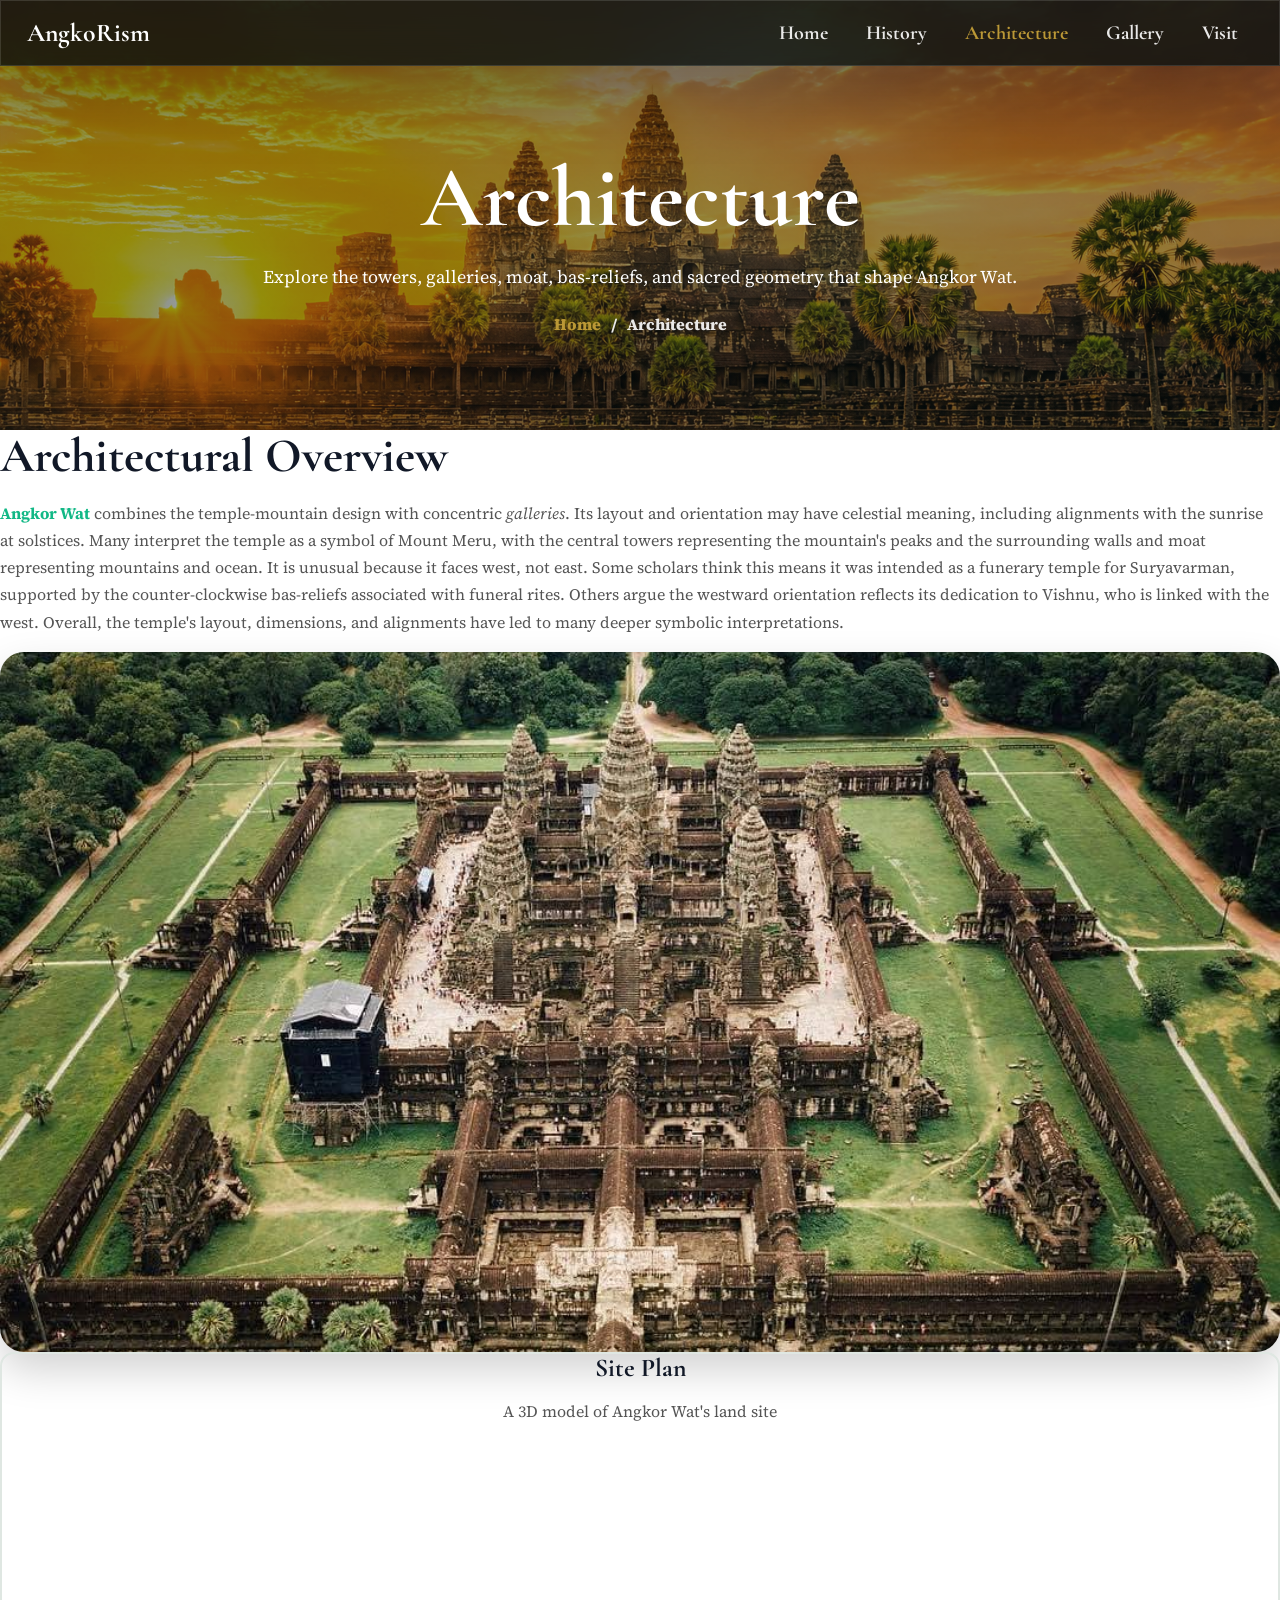
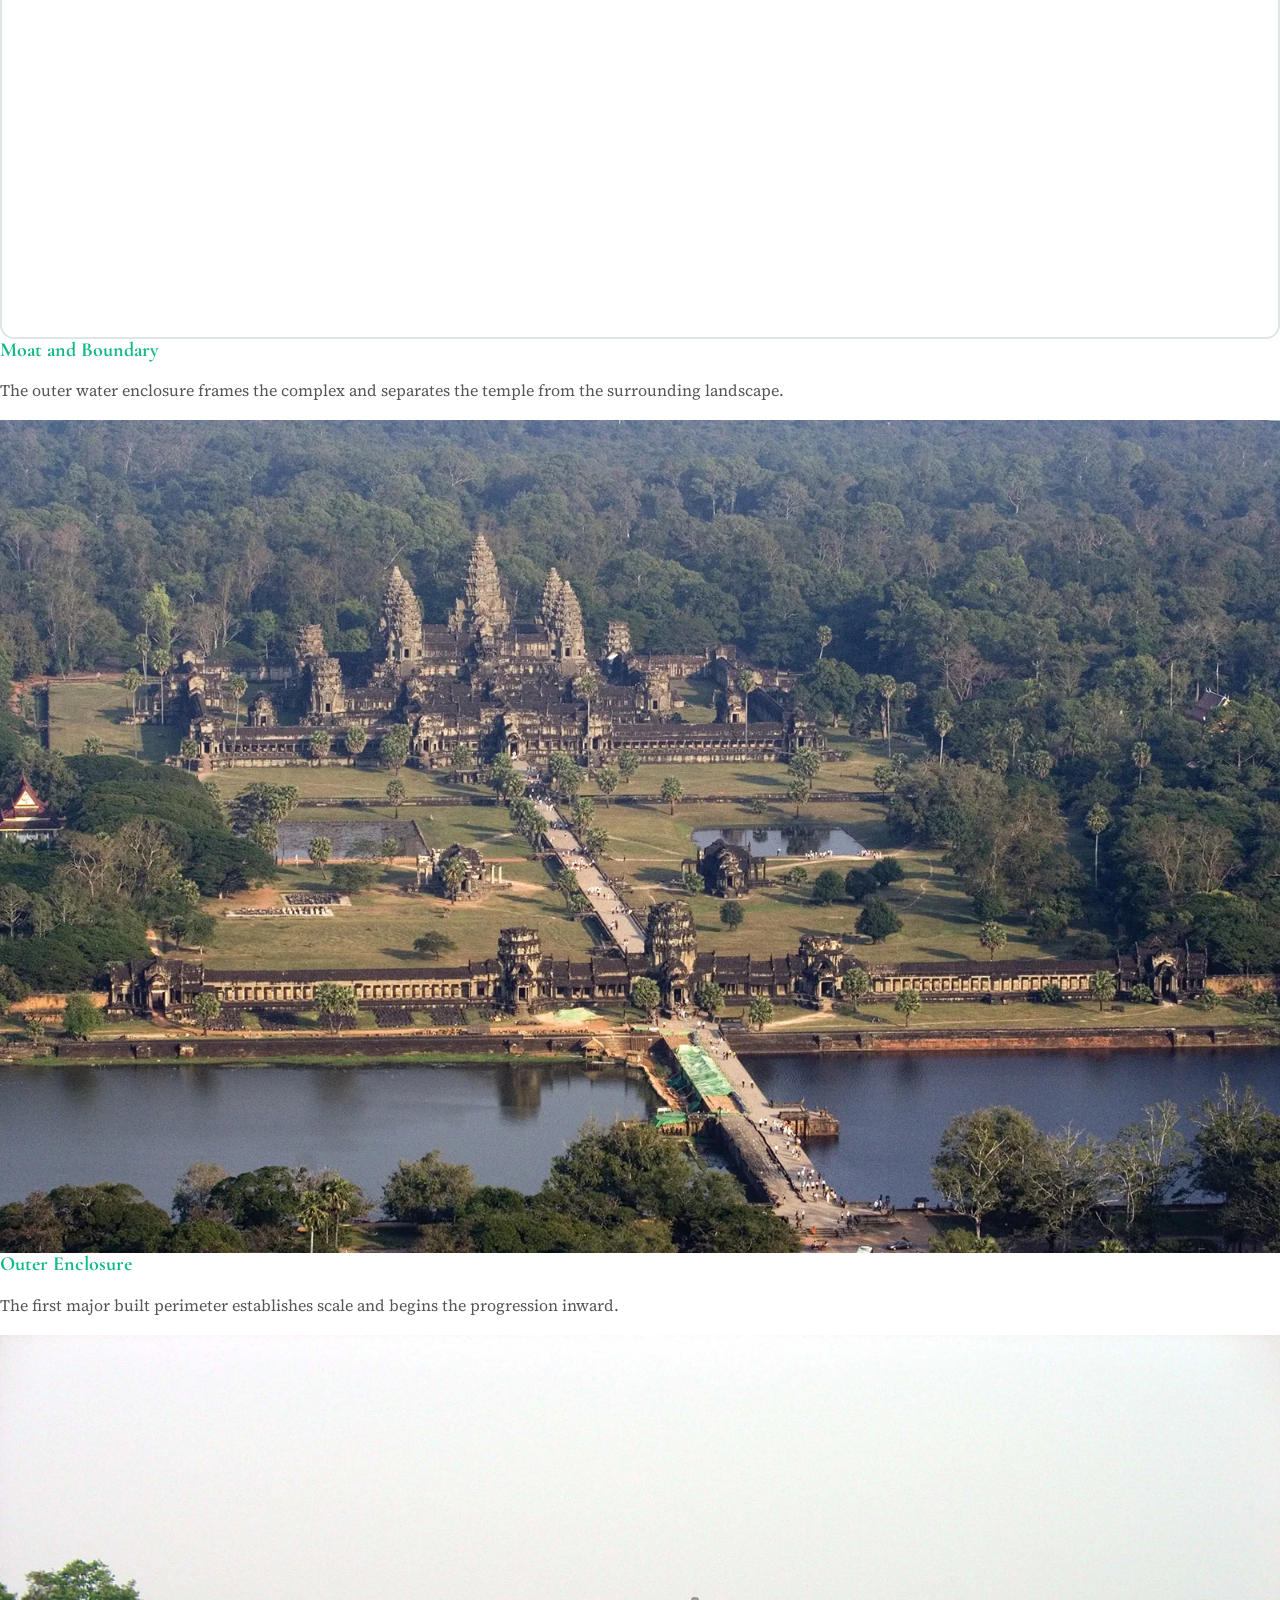
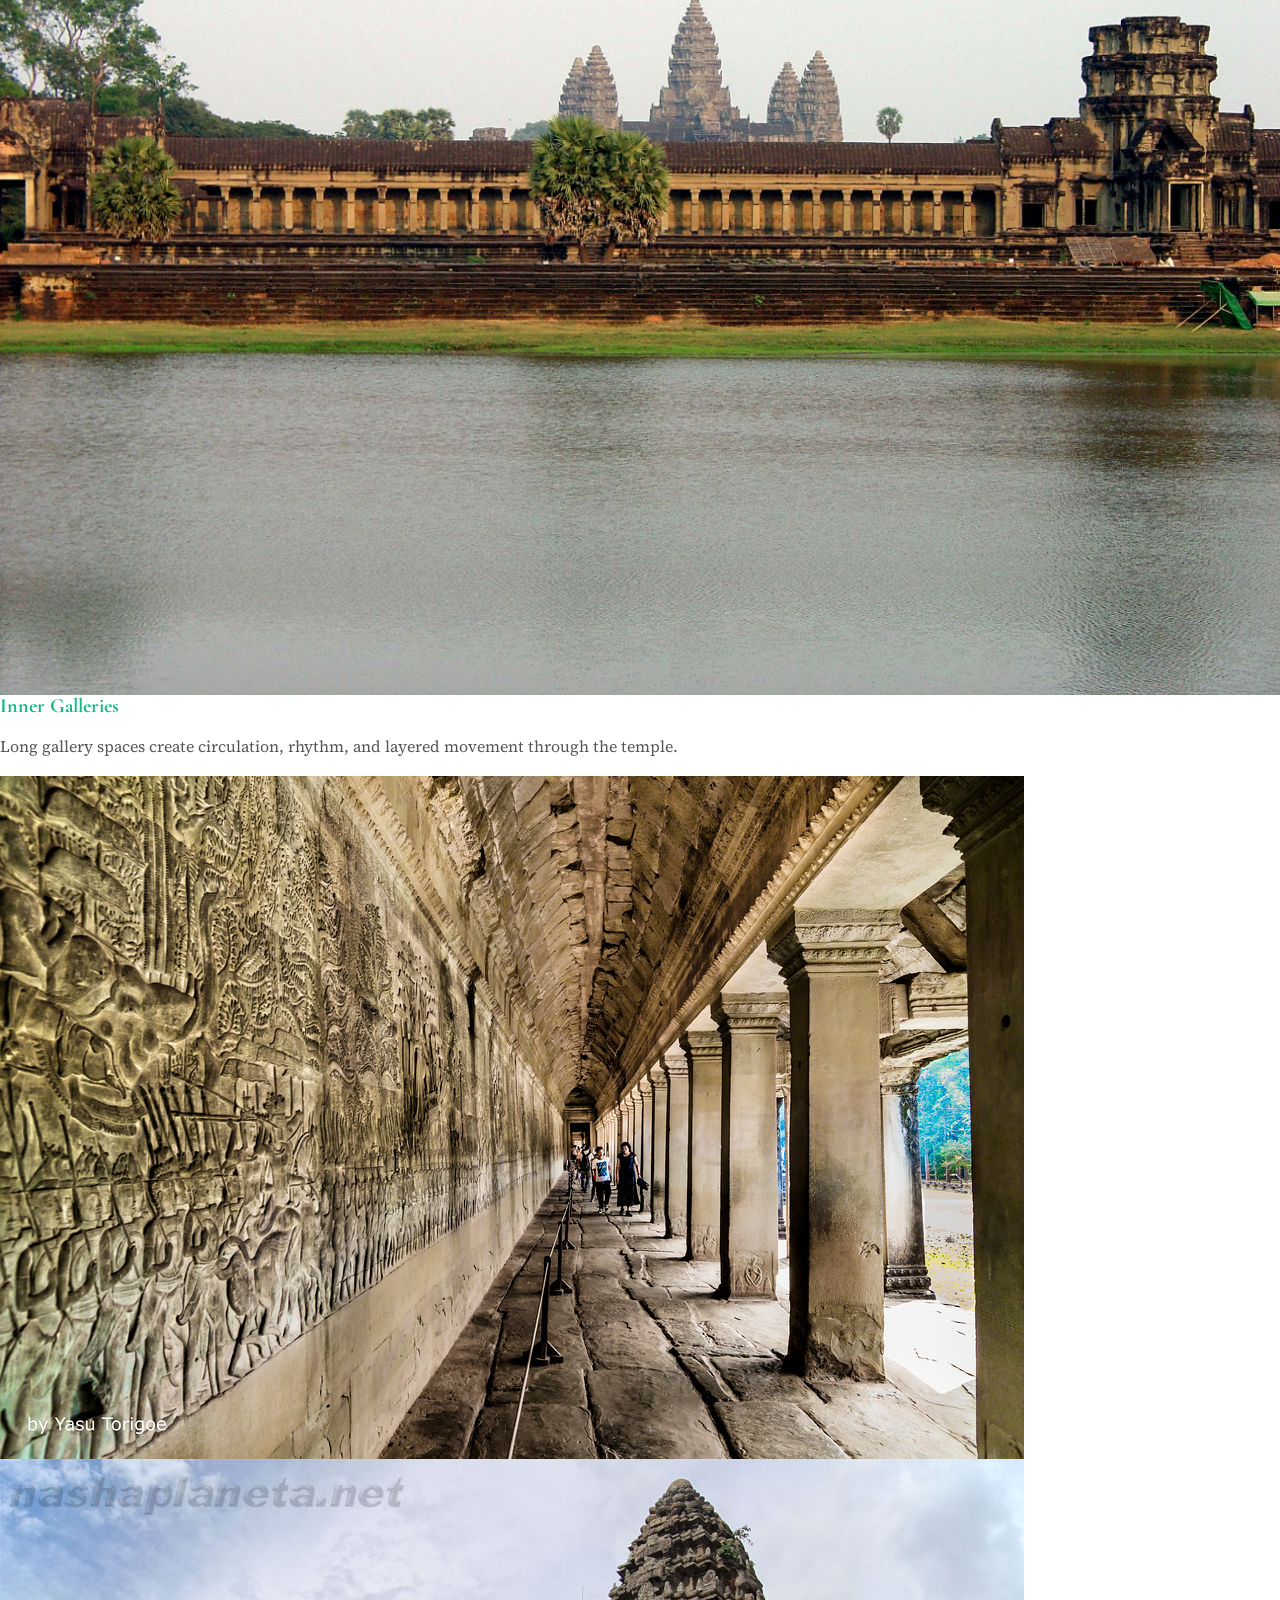
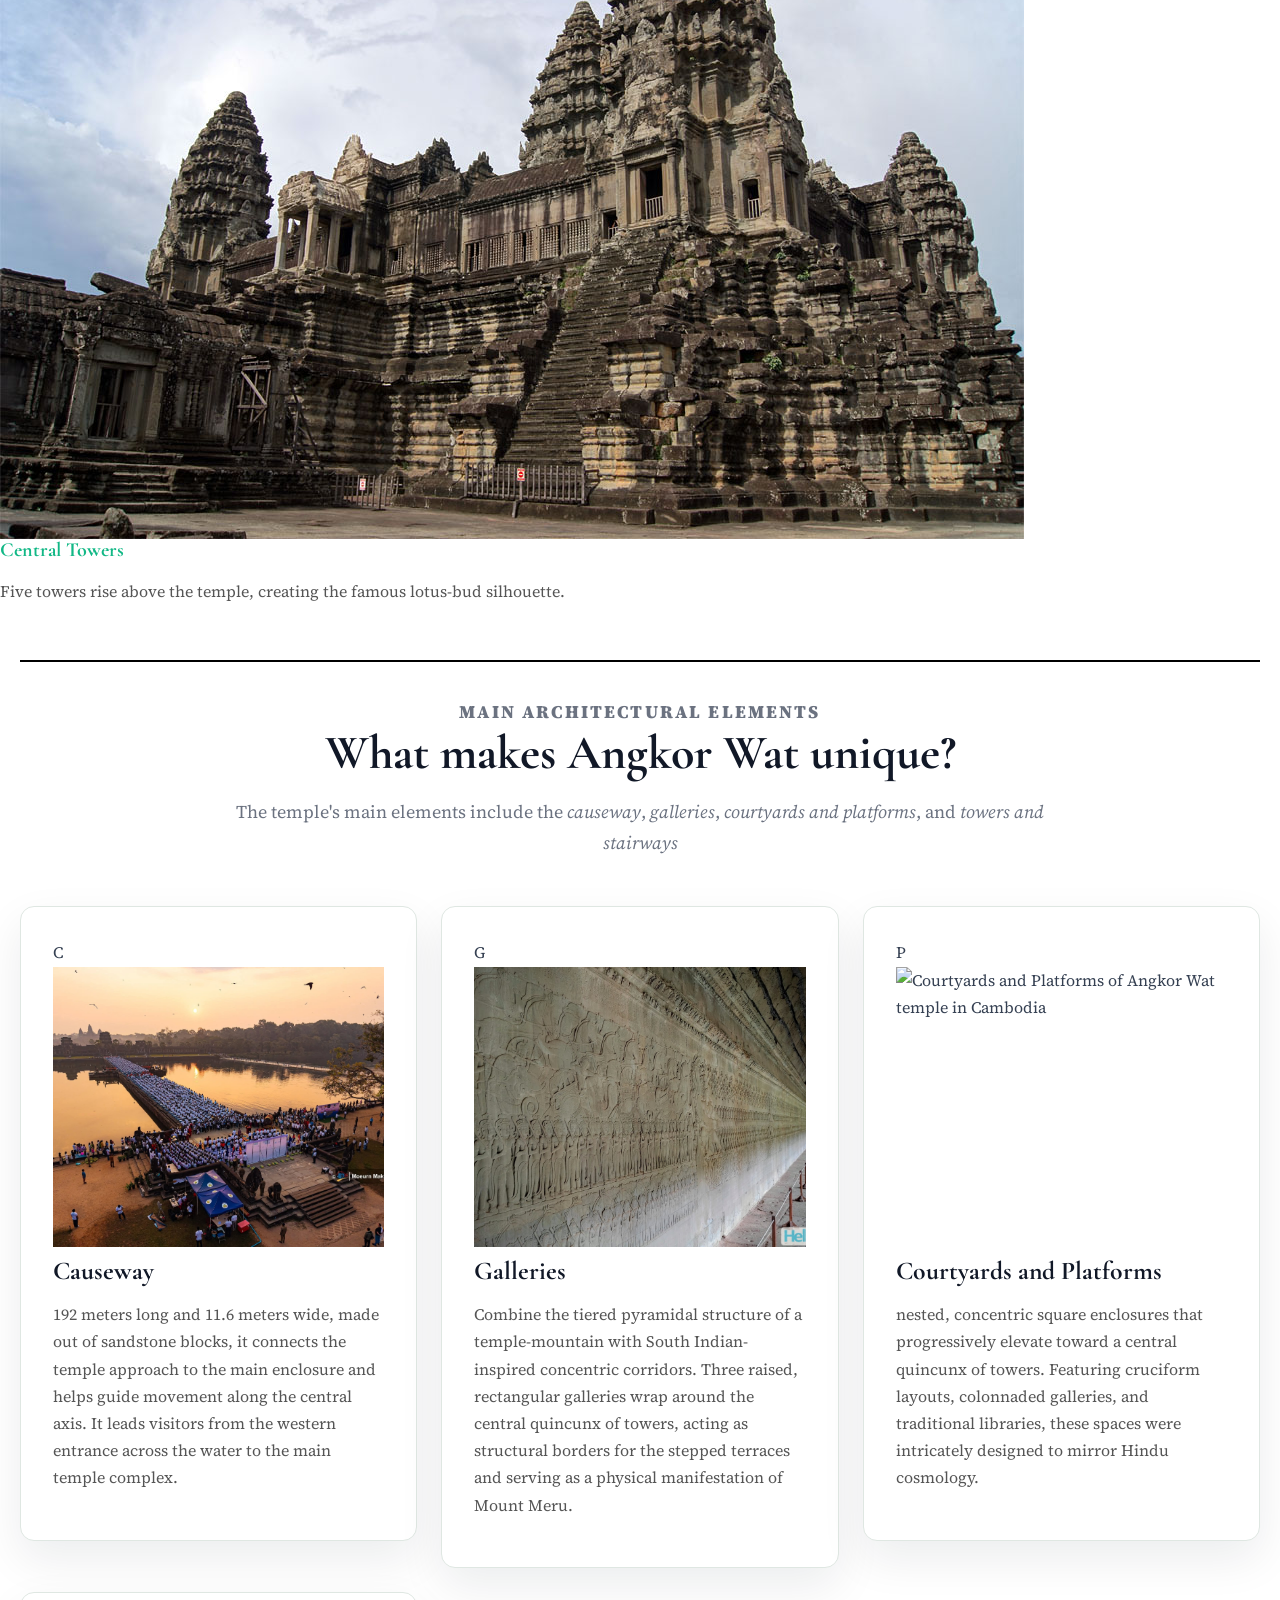
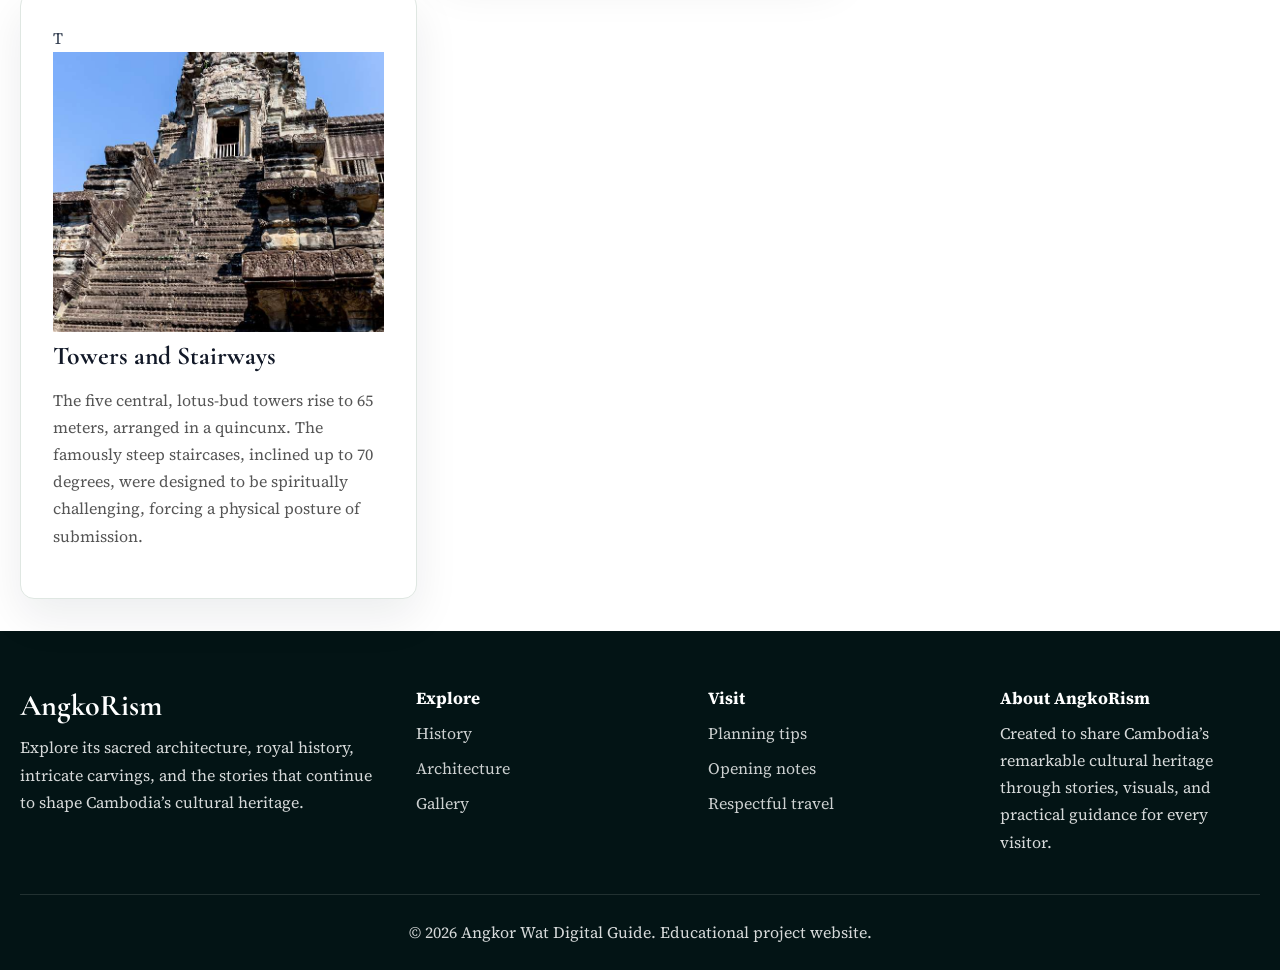
==== commit af5a49a3: "pull update form all branch" ====
--- a/pages/architecture.html
+++ b/pages/architecture.html
@@ -8,23 +8,27 @@
   <link rel="stylesheet" href="../css/layout.css">
   <link rel="stylesheet" href="../css/components.css">
   <link rel="stylesheet" href="../css/pages/architecture.css">
+  <script src="../js/navigation.js" defer></script>
+  <script src="../js/architecture.js" defer></script>
 
   <link rel="preconnect" href="https://fonts.googleapis.com">
   <link rel="preconnect" href="https://fonts.gstatic.com" crossorigin>
-  <link href="https://fonts.googleapis.com/css2?family=Cormorant+Garamond:ital,wght@0,300..700;1,300..700&family=Roboto:ital,wght@0,100..900;1,100..900&display=swap" rel="stylesheet">
-
-  <link rel="preconnect" href="https://fonts.googleapis.com">
-  <link rel="preconnect" href="https://fonts.gstatic.com" crossorigin>
-  <link href="https://fonts.googleapis.com/css2?family=Poppins:ital,wght@0,100;0,200;0,300;0,400;0,500;0,600;0,700;0,800;0,900;1,100;1,200;1,300;1,400;1,500;1,600;1,700;1,800;1,900&family=Raleway:ital,wght@0,100..900;1,100..900&family=Roboto:ital,wght@0,100..900;1,100..900&family=Source+Serif+4:ital,opsz,wght@0,8..60,200..900;1,8..60,200..900&display=swap" rel="stylesheet">
+  <link href="https://fonts.googleapis.com/css2?family=Cormorant+Garamond:wght@300;400;500;600;700;800&family=Poppins:wght@600;700;800;900&family=Source+Serif+4:wght@400;600;700;800;900&display=swap" rel="stylesheet">
 
   <link rel="icon" type="image/png" href="../images/favicon.png">
 </head>
 <body>
   <header class="site-header">
     <div class="site-header__inner">
-      <a class="site-logo" href="index.html" aria-label="Angkor Wat Digital Guide home">AngkoRism</a>
-
-      <nav class="site-nav" aria-label="Main navigation">
+      <a class="site-logo" href="../index.html" aria-label="Angkor Wat Digital Guide home">AngkoRism</a>
+
+      <button class="nav-toggle" type="button" aria-label="Menu" aria-controls="primary-navigation" aria-expanded="false">
+        <span aria-hidden="true"></span>
+        <span aria-hidden="true"></span>
+        <span aria-hidden="true"></span>
+      </button>
+
+      <nav class="site-nav" id="primary-navigation" aria-label="Main navigation">
         <a href="../index.html">Home</a>
         <a href="history.html">History</a>
         <a href="architecture.html" aria-current="page">Architecture</a>
@@ -58,7 +62,7 @@
           Overall, the temple's layout, dimensions, and alignments have led to many deeper symbolic interpretations.</p>
         </div>
         <div class="hero-img">
-          <img src="/images/AngkorwatAboveshot.jpg" alt="Overview of Angkor Wat temple in Cambodia">
+          <img src="../images/AngkorwatAboveshot.jpg" alt="Overview of Angkor Wat temple in Cambodia">
           
         </div>
       </div>
@@ -68,9 +72,9 @@
       <div class="grid">
         <div class="main-card card-left">
           <div class="model-container">
-            <h3>Site Plane</h3>
+            <h3>Site Plan</h3>
             <p>A 3D model of Angkor Wat's land site</p>
-            <model-viewer alt="angkorModel" src="/images/angkor_wat_temple_cambodia.glb"
+            <model-viewer alt="angkorModel" src="../images/angkor_wat_temple_cambodia.glb"
             autoplay
             camera-controls
             touch-action="pan-y"
@@ -94,7 +98,7 @@
         </div>
 
         <div class="pic1">
-          <img src="/images/outerEnclosure.jpg" alt="OuterEnclosure-Angkor-Wat-Cambodia">
+          <img src="../images/outerEnclosure.jpg" alt="OuterEnclosure-Angkor-Wat-Cambodia">
         </div>
 
         <div class="card card3">
@@ -130,28 +134,29 @@
         <article id="causeway" class="info-card-architecture">
           <span class="icon-mark">C</span>
           <div class="card-grid_image">
-            <img class="card-grid_image" src="/images/AngkorWatCauseway.jpg" alt="Causeway of Angkor Wat temple in Cambodia">
+            <img class="card-grid_image" src="../images/AngkorWatCauseway.jpg" alt="Causeway of Angkor Wat temple in Cambodia">
           </div>
           <h3>Causeway</h3>
-          <p>192 meters long and 11.6 meters wide, made out of sandstone blocks, it onnects the temple approach to the main enclosure and helps guide movement along the central axis. It leads visitors from the western entrance across the water to the main temple complex</p>
+          <p>192 meters long and 11.6 meters wide, made out of sandstone blocks, it connects the temple approach to the main enclosure and helps guide movement along the central axis. It leads visitors from the western entrance across the water to the main temple complex.</p>
         </article>
         <article id="galleries" class="info-card-architecture">
           <span class="icon-mark">G</span>
-          <img class="card-grid_image" src="/images/AngkorWatGalleries.jpg" alt="Galleries of Angkor Wat temple in Cambodia">
+          <img class="card-grid_image" src="../images/AngkorWatGalleries.jpg" alt="Galleries of Angkor Wat temple in Cambodia">
           <h3>Galleries</h3>
           <p>Combine the tiered pyramidal structure of a temple-mountain with South Indian-inspired concentric corridors. Three raised, rectangular galleries wrap around the central quincunx of towers, acting as structural borders for the stepped terraces and serving as a physical manifestation of Mount Meru.</p>
         </article>
         <article id="courtyards" class="info-card-architecture">
           <span class="icon-mark">P</span>
-          <img class="card-grid_image" src="/images/AngkorwatCourtyard.jpeg" alt="Courtyards and Platforms of Angkor Wat temple in Cambodia">
+          <img class="card-grid_image" src="../images/AngkorwatCourtyard.jpeg" alt="Courtyards and Platforms of Angkor Wat temple in Cambodia">
           <h3>Courtyards and Platforms</h3>
           <p>nested, concentric square enclosures that progressively elevate toward a central quincunx of towers. Featuring cruciform layouts, colonnaded galleries, and traditional libraries, these spaces were intricately designed to mirror Hindu cosmology.</p>
         </article>
         <article id="towers" class="info-card-architecture">
           <span class="icon-mark">T</span>
-          <img class="card-grid_image" src="/images/20191210-angkor-wat-tower-stairs-2-b2d6ff-1024.jpg" alt="Towers and Stairways of Angkor Wat temple in Cambodia">
+          <img class="card-grid_image" src="../images/20191210-angkor-wat-tower-stairs-2-b2d6ff-1024.jpg" alt="Towers and Stairways of Angkor Wat temple in Cambodia">
           <h3>Towers and Stairways</h3>
           <p>The five central, lotus-bud towers rise to 65 meters, arranged in a quincunx. The famously steep staircases, inclined up to 70 degrees, were designed to be spiritually challenging, forcing a physical posture of submission.</p>
+        </article>
       </div>
     </section>
     
@@ -167,17 +172,17 @@
       <div>
         <h3>Explore</h3>
         <ul>
-          <li><a href="pages/history.html">History</a></li>
-          <li><a href="pages/architecture.html">Architecture</a></li>
-          <li><a href="pages/gallery.html">Gallery</a></li>
+          <li><a href="history.html">History</a></li>
+          <li><a href="architecture.html">Architecture</a></li>
+          <li><a href="gallery.html">Gallery</a></li>
         </ul>
       </div>
       <div>
         <h3>Visit</h3>
         <ul>
-          <li><a href="pages/visit.html">Planning tips</a></li>
-          <li><a href="pages/visit.html">Opening notes</a></li>
-          <li><a href="pages/visit.html">Respectful travel</a></li>
+          <li><a href="visit.html">Planning tips</a></li>
+          <li><a href="visit.html">Opening notes</a></li>
+          <li><a href="visit.html">Respectful travel</a></li>
         </ul>
       </div>
       <div>
--- a/css/pages/architecture.css
+++ b/css/pages/architecture.css
@@ -1,9 +1,10 @@
-/* this file is only for architecture page */
+/* Architecture page */
 
 main p {
   color: #555555;
 }
 
+<<<<<<< HEAD
   .hero {
     display: grid;
     grid-template-columns: 1fr 1fr;
@@ -100,52 +101,303 @@
   grid-template-columns: repeat(3, 1fr);
   gap: 24px;
   align-items: start;
-}
+=======
+strong {
+  color: var(--color-primary);
+>>>>>>> 4b1c17c7266bb70a157b3821a62acab905811a7c
+}
+
+.divider {
+  width: min(calc(100% - 40px), var(--container));
+  margin: 55px auto 30px;
+  border: 0;
+  border-top: 1px solid rgba(17, 24, 39, 0.18);
+}
+
+.eyebrows {
+  margin-bottom: var(--space-3);
+  color: var(--color-primary);
+  font-size: 13px;
+  font-weight: 900;
+  letter-spacing: 0.12em;
+  text-transform: uppercase;
+}
+
+.overview {
+  width: min(calc(100% - 40px), var(--container));
+  margin: 0 auto;
+}
+
+.hero {
+  display: grid;
+  grid-template-columns: minmax(0, 1fr) minmax(320px, 1fr);
+  align-items: center;
+  gap: clamp(var(--space-5), 4vw, var(--space-8));
+  min-height: auto;
+  padding: var(--space-7) 0;
+}
+
+.hero .hero-text {
+  max-width: 680px;
+  margin: 0;
+  color: var(--color-text);
+  text-align: left;
+}
+
+.hero .hero-text h2 {
+  margin-bottom: var(--space-5);
+}
+
+.hero .hero-text p {
+  margin: 0;
+}
+
+.hero-img img {
+  width: 100%;
+  height: clamp(360px, 48vw, 700px);
+  object-fit: cover;
+  border-radius: var(--radius-lg);
+  box-shadow: 0 18px 40px rgba(0, 0, 0, 0.18);
+}
+
+.grid {
+  display: grid;
+  grid-template-columns: minmax(280px, 0.95fr) repeat(2, minmax(0, 1fr));
+  grid-template-areas:
+    "card-left card1 card2"
+    "card-left pic pic1"
+    "card-left card3 card4"
+    "card-left pic2 pic3";
+  gap: var(--space-5);
+  margin: var(--space-5) 0 var(--space-7);
+}
+
+.card-left {
+  grid-area: card-left;
+}
+
+.card1 {
+  grid-area: card1;
+}
+
+.card2 {
+  grid-area: card2;
+}
+
+.card3 {
+  grid-area: card3;
+}
+
+.card4 {
+  grid-area: card4;
+}
+
+.pic {
+  grid-area: pic;
+}
+
+.pic1 {
+  grid-area: pic1;
+}
+
+.pic2 {
+  grid-area: pic2;
+}
+
+.pic3 {
+  grid-area: pic3;
+}
+
+.main-card,
+.card,
+.info-card-architecture {
+  background-color: var(--color-surface);
+  border: 1px solid var(--color-border);
+  border-radius: var(--radius-md);
+  box-shadow: var(--shadow-soft);
+  transition: transform var(--transition), box-shadow var(--transition), border-color var(--transition);
+}
+
+.main-card {
+  min-height: 100%;
+  padding: var(--space-5);
+}
+
+.card {
+  padding: var(--space-5);
+}
+
+.card h3 {
+  margin-bottom: var(--space-3);
+  color: var(--color-primary);
+  font-size: 22px;
+  font-weight: 800;
+}
+
+.card p {
+  margin-bottom: 0;
+}
+
+.main-card:hover,
+.card:hover,
+.info-card-architecture:hover {
+  border-color: var(--color-primary);
+  box-shadow: 0 18px 42px rgba(17, 24, 39, 0.12);
+  transform: translateY(-5px);
+}
+
+.model-container {
+  min-height: 100%;
+  display: grid;
+  align-content: center;
+  justify-items: center;
+  gap: var(--space-3);
+  text-align: center;
+}
+
+.model-container h3,
+.model-container p {
+  margin-bottom: 0;
+}
+
+model-viewer {
+  width: min(100%, 440px);
+  height: min(56vw, 430px);
+  min-height: 300px;
+}
+
+.pic,
+.pic1,
+.pic2,
+.pic3 {
+  width: 100%;
+  min-height: 250px;
+  overflow: hidden;
+  border-radius: var(--radius-md);
+}
+
+.pic img,
+.pic1 img,
+.pic2 img,
+.pic3 img {
+  width: 100%;
+  height: 100%;
+  object-fit: cover;
+}
+
+.info-card-architecture {
+  min-height: 220px;
+  padding: var(--space-6);
+}
+
+.info-card-architecture h3 {
+  margin-top: var(--space-3);
+}
+
+.info-card-architecture p {
+  margin-bottom: 0;
+}
+
+.icon-mark {
+  display: inline-grid;
+  width: 42px;
+  height: 42px;
+  place-items: center;
+  margin-bottom: var(--space-4);
+  color: #ffffff;
+  background-color: var(--color-primary);
+  border-radius: 50%;
+  font-family: var(--font-eyebrow);
+  font-weight: 800;
+}
+
+.card-grid_image {
+  width: 100%;
+  height: 280px;
+  object-fit: cover;
+  display: block;
+  margin-bottom: var(--space-3);
+  border-radius: var(--radius-sm);
+}
+
+.info-card-architecture > div.card-grid_image {
+  height: auto;
+  margin-bottom: 0;
+}
+
+.info-card-architecture > div.card-grid_image img {
+  margin-bottom: var(--space-3);
+}
+
+@media (max-width: 900px) {
+  .overview {
+    width: min(calc(100% - 40px), var(--container));
+  }
+
+  .hero {
+    grid-template-columns: 1fr;
+    padding: var(--space-6) 0;
+  }
+
+  .hero .hero-text {
+    max-width: 100%;
+    text-align: center;
+  }
+
+  .hero-img img {
+    height: clamp(320px, 58vw, 520px);
+  }
+
+  .grid {
+    grid-template-columns: repeat(2, minmax(0, 1fr));
+    grid-template-areas:
+      "card-left card-left"
+      "card1 card2"
+      "pic pic1"
+      "card3 card4"
+      "pic2 pic3";
+  }
+
+  .main-card {
+    min-height: auto;
+  }
+
+  model-viewer {
+    height: 380px;
+  }
+
+  .card-grid {
+    grid-template-columns: repeat(2, minmax(0, 1fr));
+  }
 
   .card-grid > *:nth-child(4) {
-  grid-column: 2;
-}
-  
-  .card {
-    padding: 10px;
-     border: 1px solid  rgb(223, 231, 226);
-     border-radius: 14px;
-     &:hover {
-      box-shadow: 0 4px 8px rgba(0, 0, 0, 0.1);
-      transform: translateY(-5px);
-      transition: all 0.3s ease;
-      border: 2px solid rgb(18, 184, 134);
-     }
-  }
-
-  /*pics Adjustment in cards*/
-  .pic, .pic1, .pic2, .pic3 {
-  width: 100%;
-  height: 250px;
-  overflow: hidden;
-  border-radius: 16px;
-  }
-  .pic img, .pic1 img, .pic2 img, .pic3 img {
-    width: 100%;
-    height: 100%;
-    object-fit: cover;
-    display: block;
-  }
-
- 
-  /*Overview*/
+    grid-column: auto;
+  }
+}
+
+@media (max-width: 600px) {
+  .divider,
   .overview {
-    display: flex;
-    flex-direction: column;
-    justify-content: center;
-    align-items: center;
-    p {
-    margin: 0 10px;
-  }
-  }
-
-  /*The Grid*/
+    width: min(calc(100% - 28px), var(--container));
+  }
+
+  .divider {
+    margin-top: var(--space-6);
+    margin-bottom: var(--space-5);
+  }
+
+  .hero {
+    gap: var(--space-5);
+    padding: var(--space-5) 0;
+  }
+
+  .hero-img img {
+    height: 300px;
+    border-radius: var(--radius-md);
+  }
+
   .grid {
+<<<<<<< HEAD
     display: grid;
     grid-template-areas: 
       "card1 card-left card2"
@@ -183,7 +435,47 @@
     
     gap: 20px;
     margin: 20px;
-  }
-
-
- +=======
+    grid-template-columns: 1fr;
+    grid-template-areas:
+      "card-left"
+      "card1"
+      "pic"
+      "card2"
+      "pic1"
+      "card3"
+      "pic2"
+      "card4"
+      "pic3";
+    gap: var(--space-4);
+    margin-bottom: var(--space-6);
+>>>>>>> 4b1c17c7266bb70a157b3821a62acab905811a7c
+  }
+
+  .card,
+  .main-card,
+  .info-card-architecture {
+    padding: var(--space-5);
+  }
+
+  model-viewer {
+    width: 100%;
+    height: 320px;
+    min-height: 260px;
+  }
+
+  .pic,
+  .pic1,
+  .pic2,
+  .pic3 {
+    min-height: 220px;
+  }
+
+  .card-grid {
+    grid-template-columns: 1fr;
+  }
+
+  .card-grid_image {
+    height: 230px;
+  }
+}
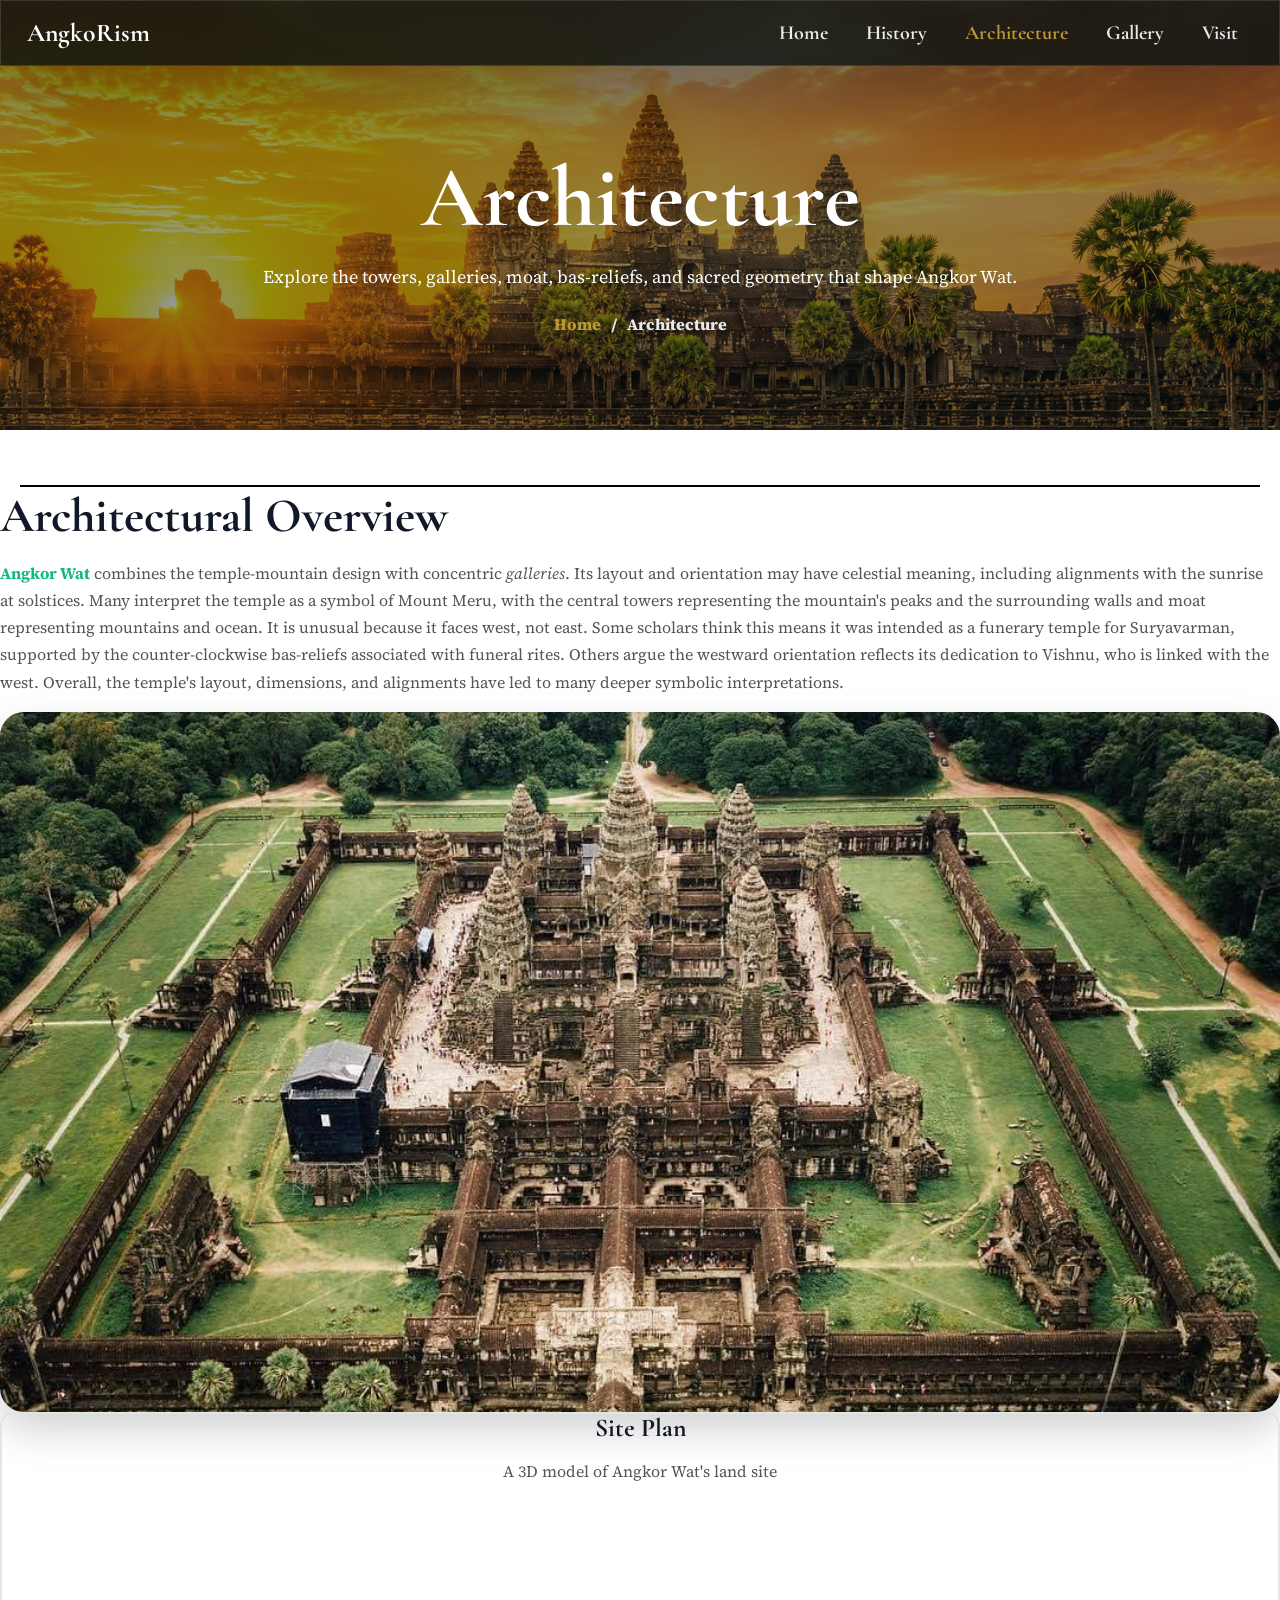
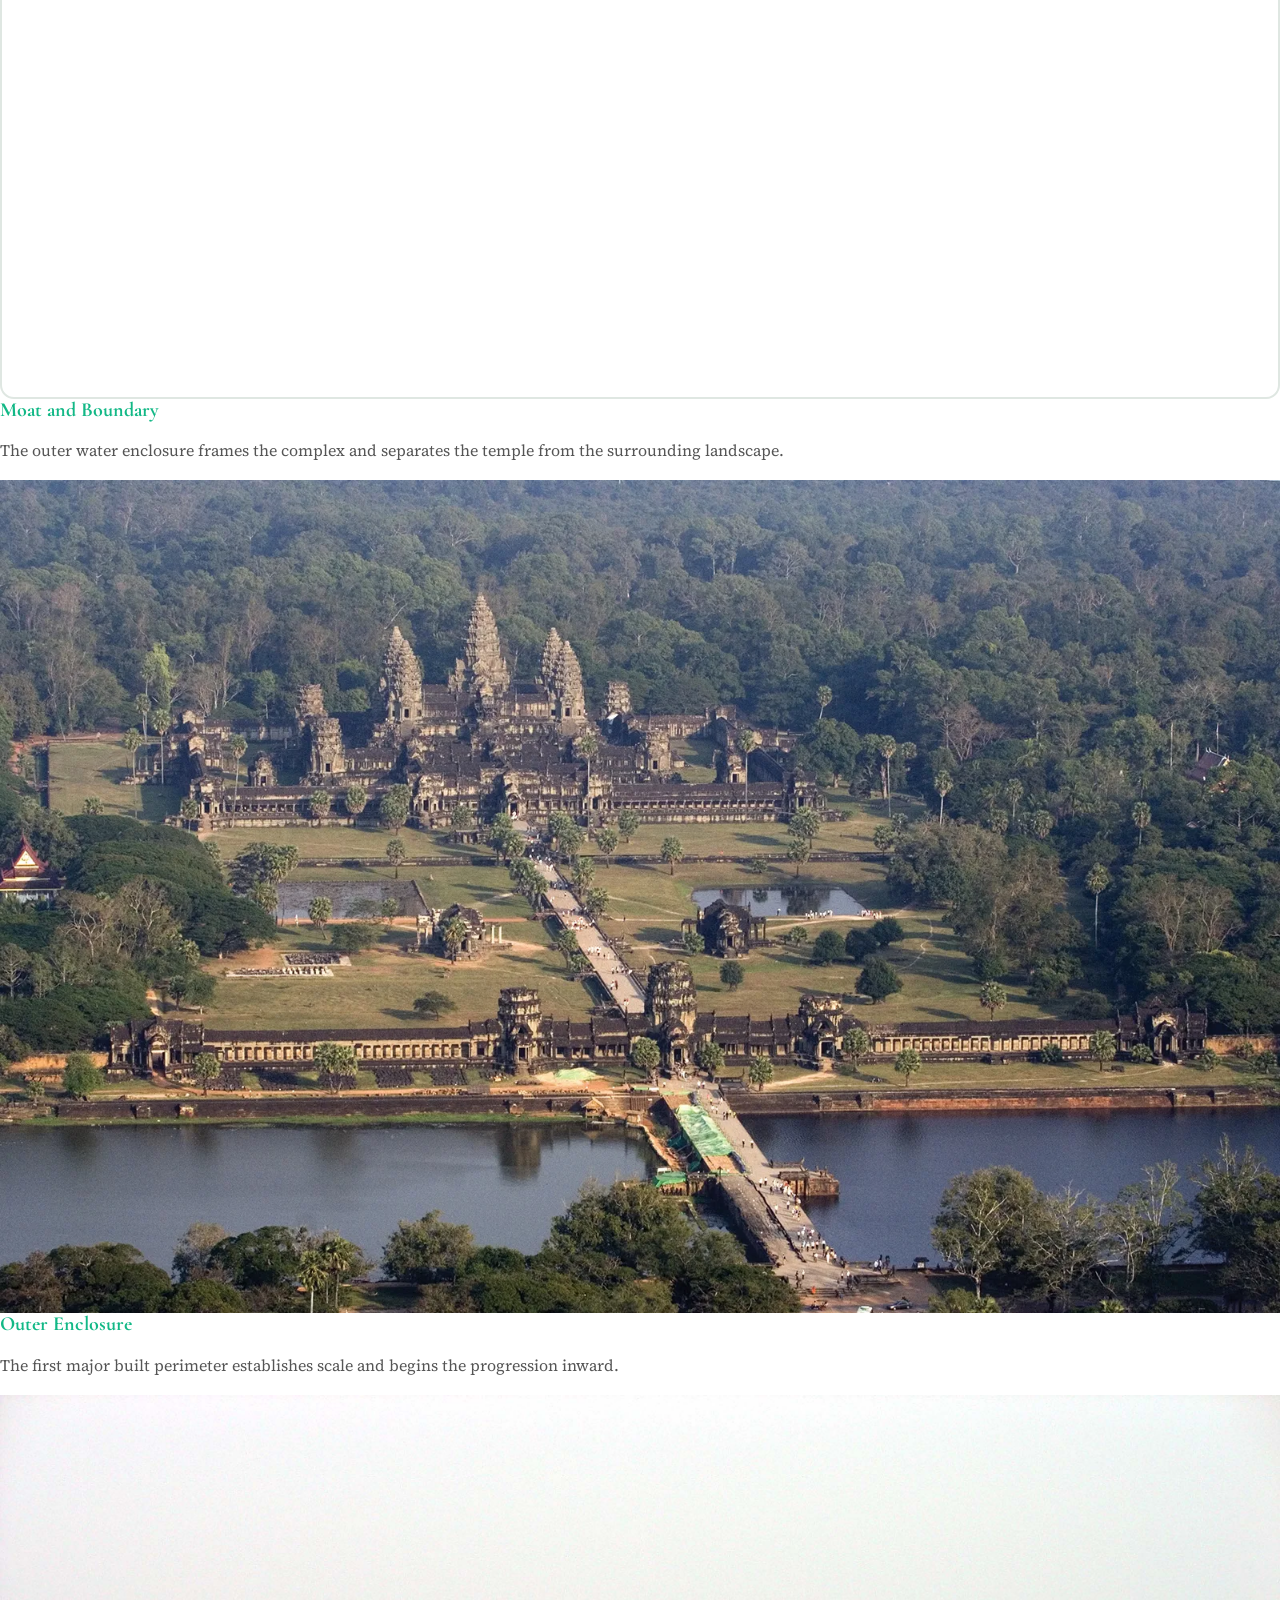
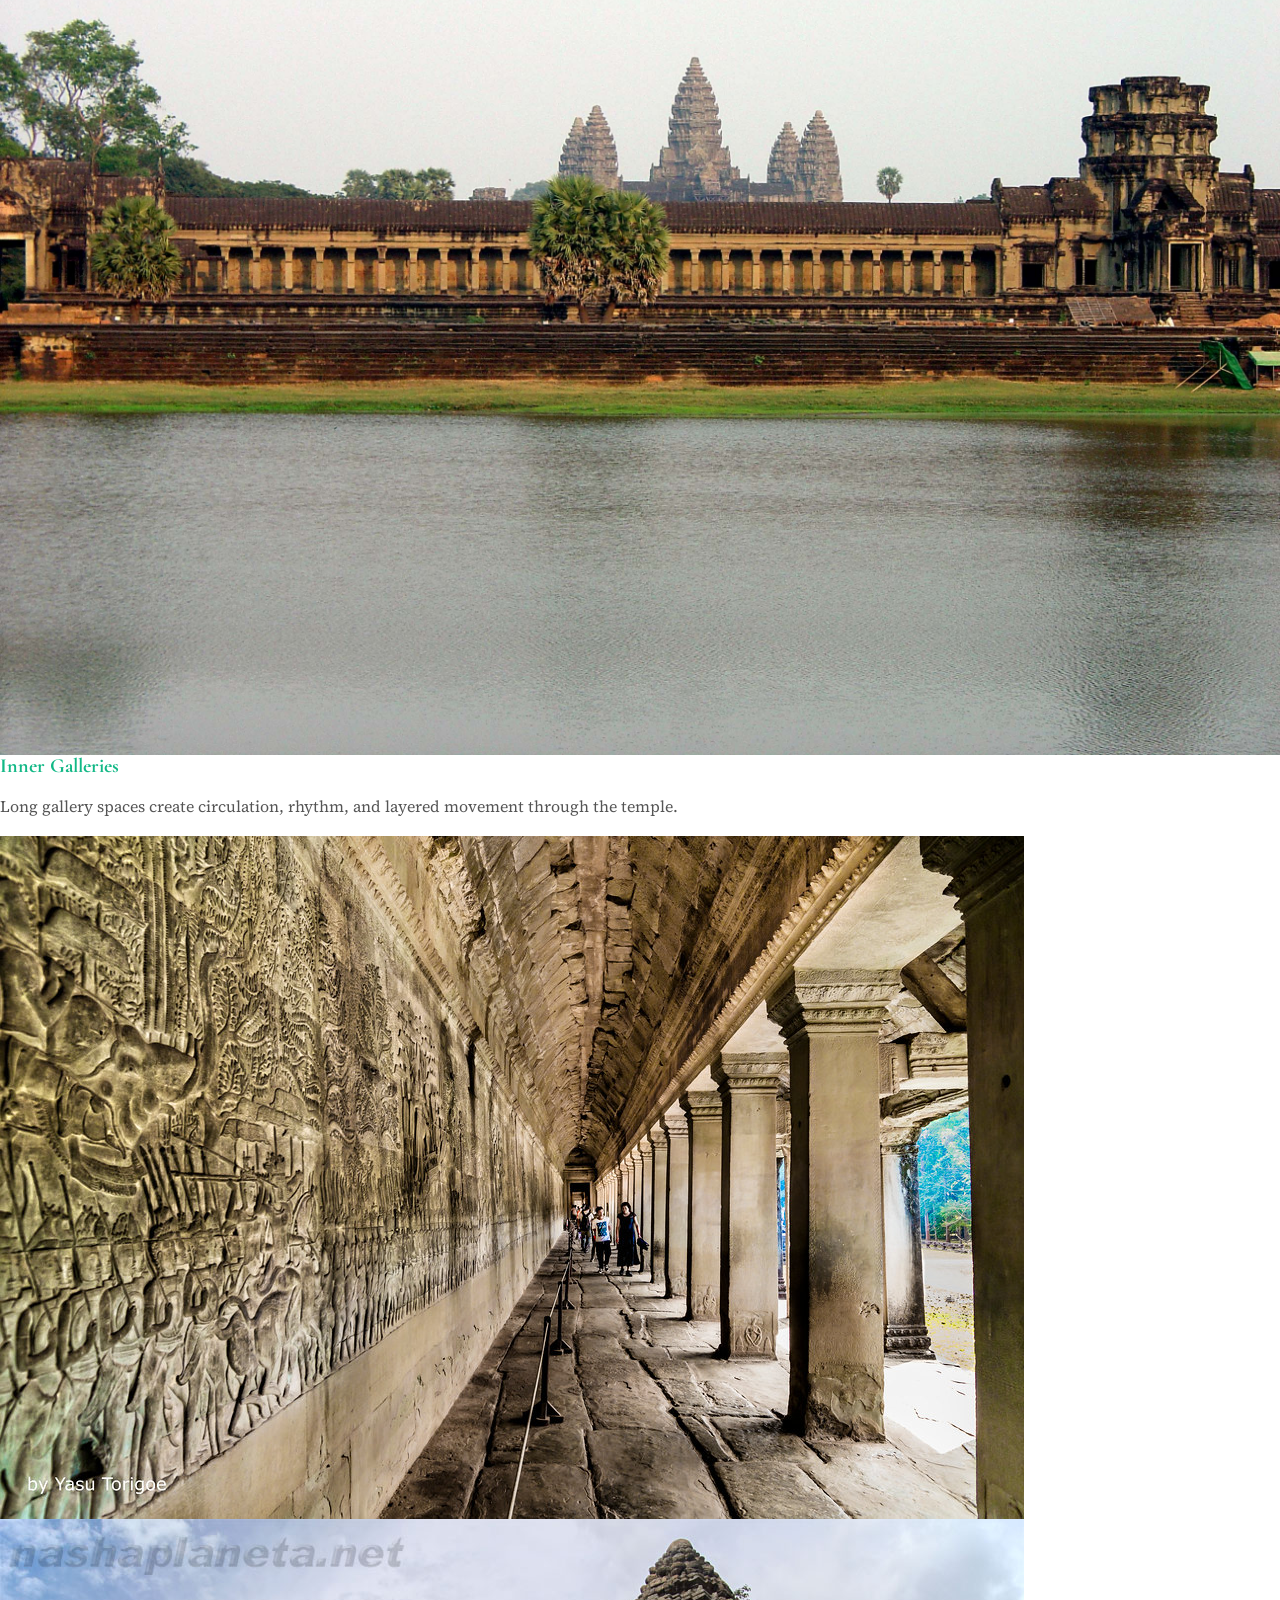
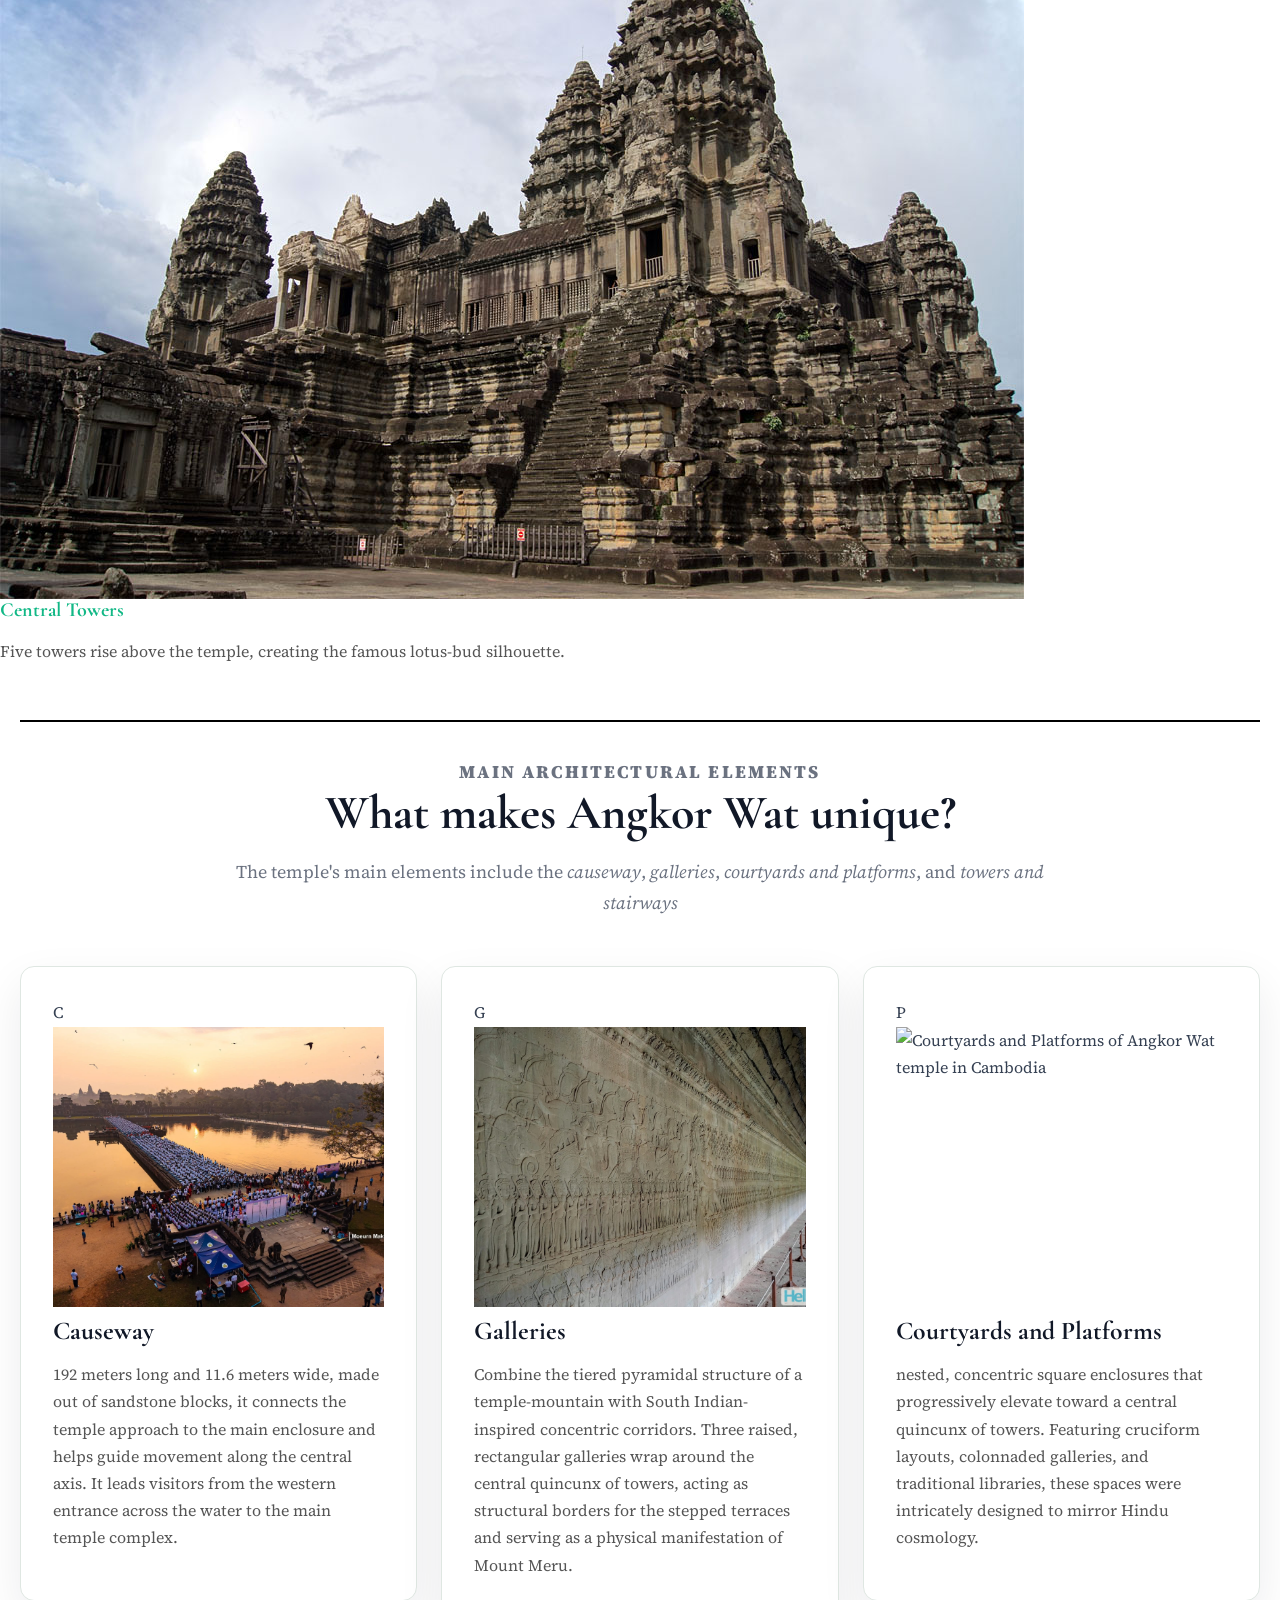
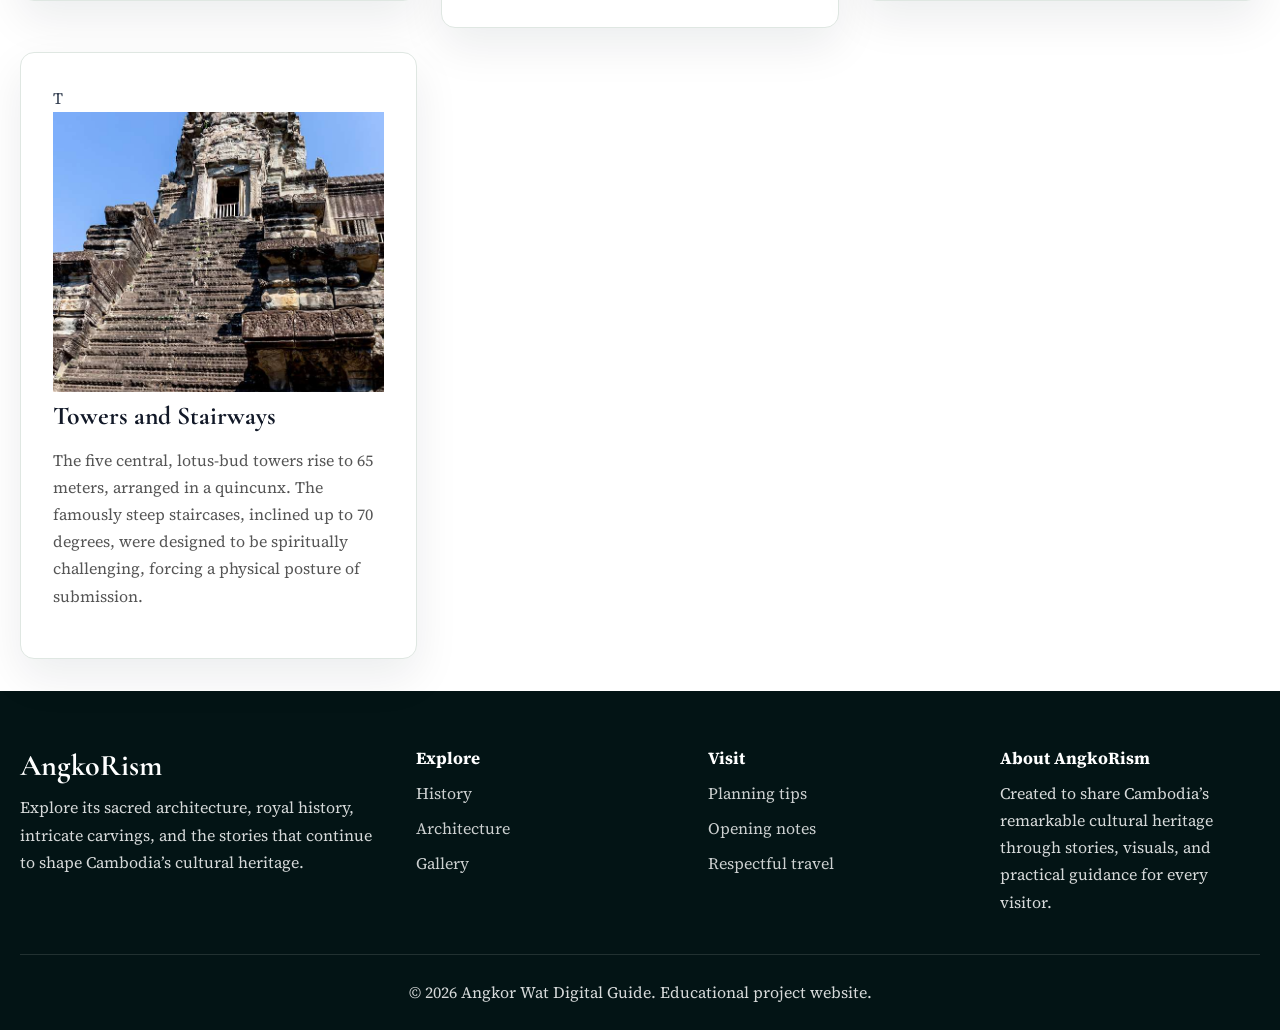
==== commit 4a28eaed: "Merge branch 'main' into final-branch" ====
--- a/pages/architecture.html
+++ b/pages/architecture.html
@@ -50,6 +50,8 @@
         </div>
       </div>
     </section>
+
+    <hr class="divider">
 
     <section class="overview">
       <div class="hero">
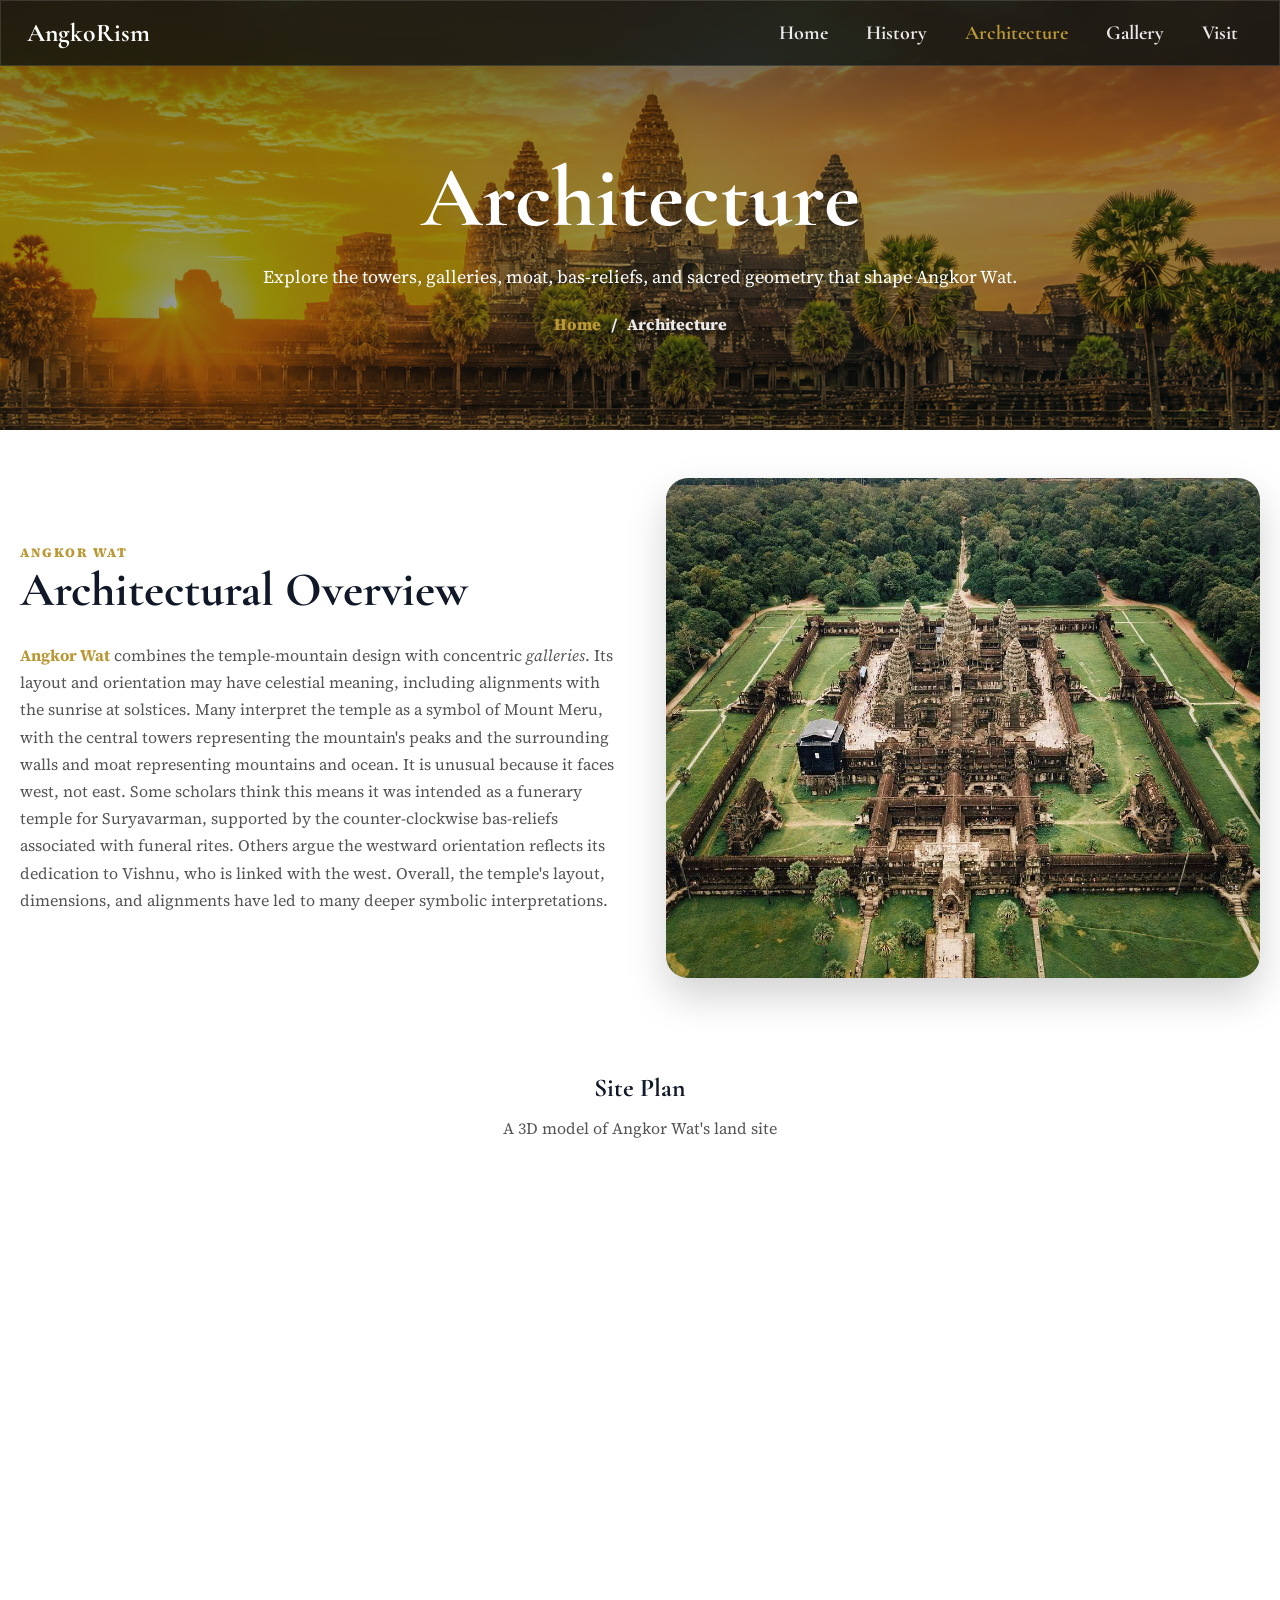
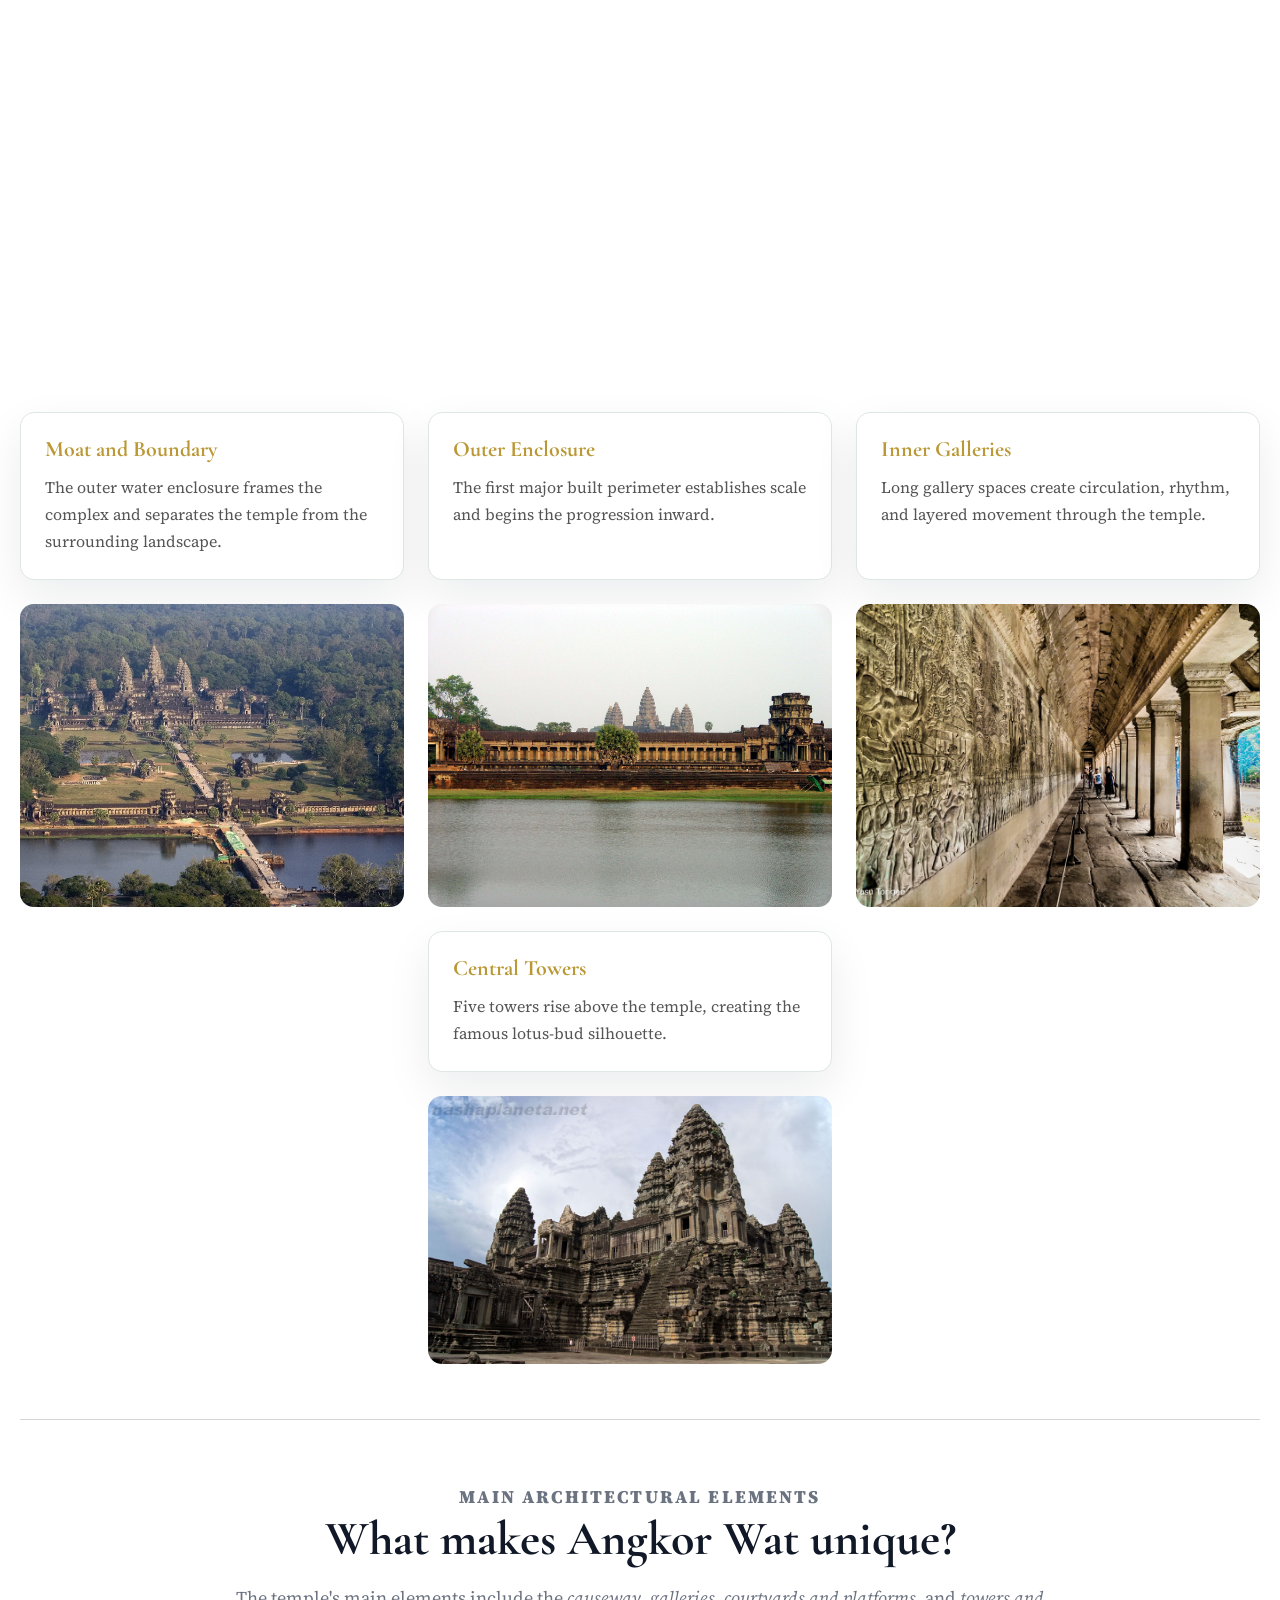
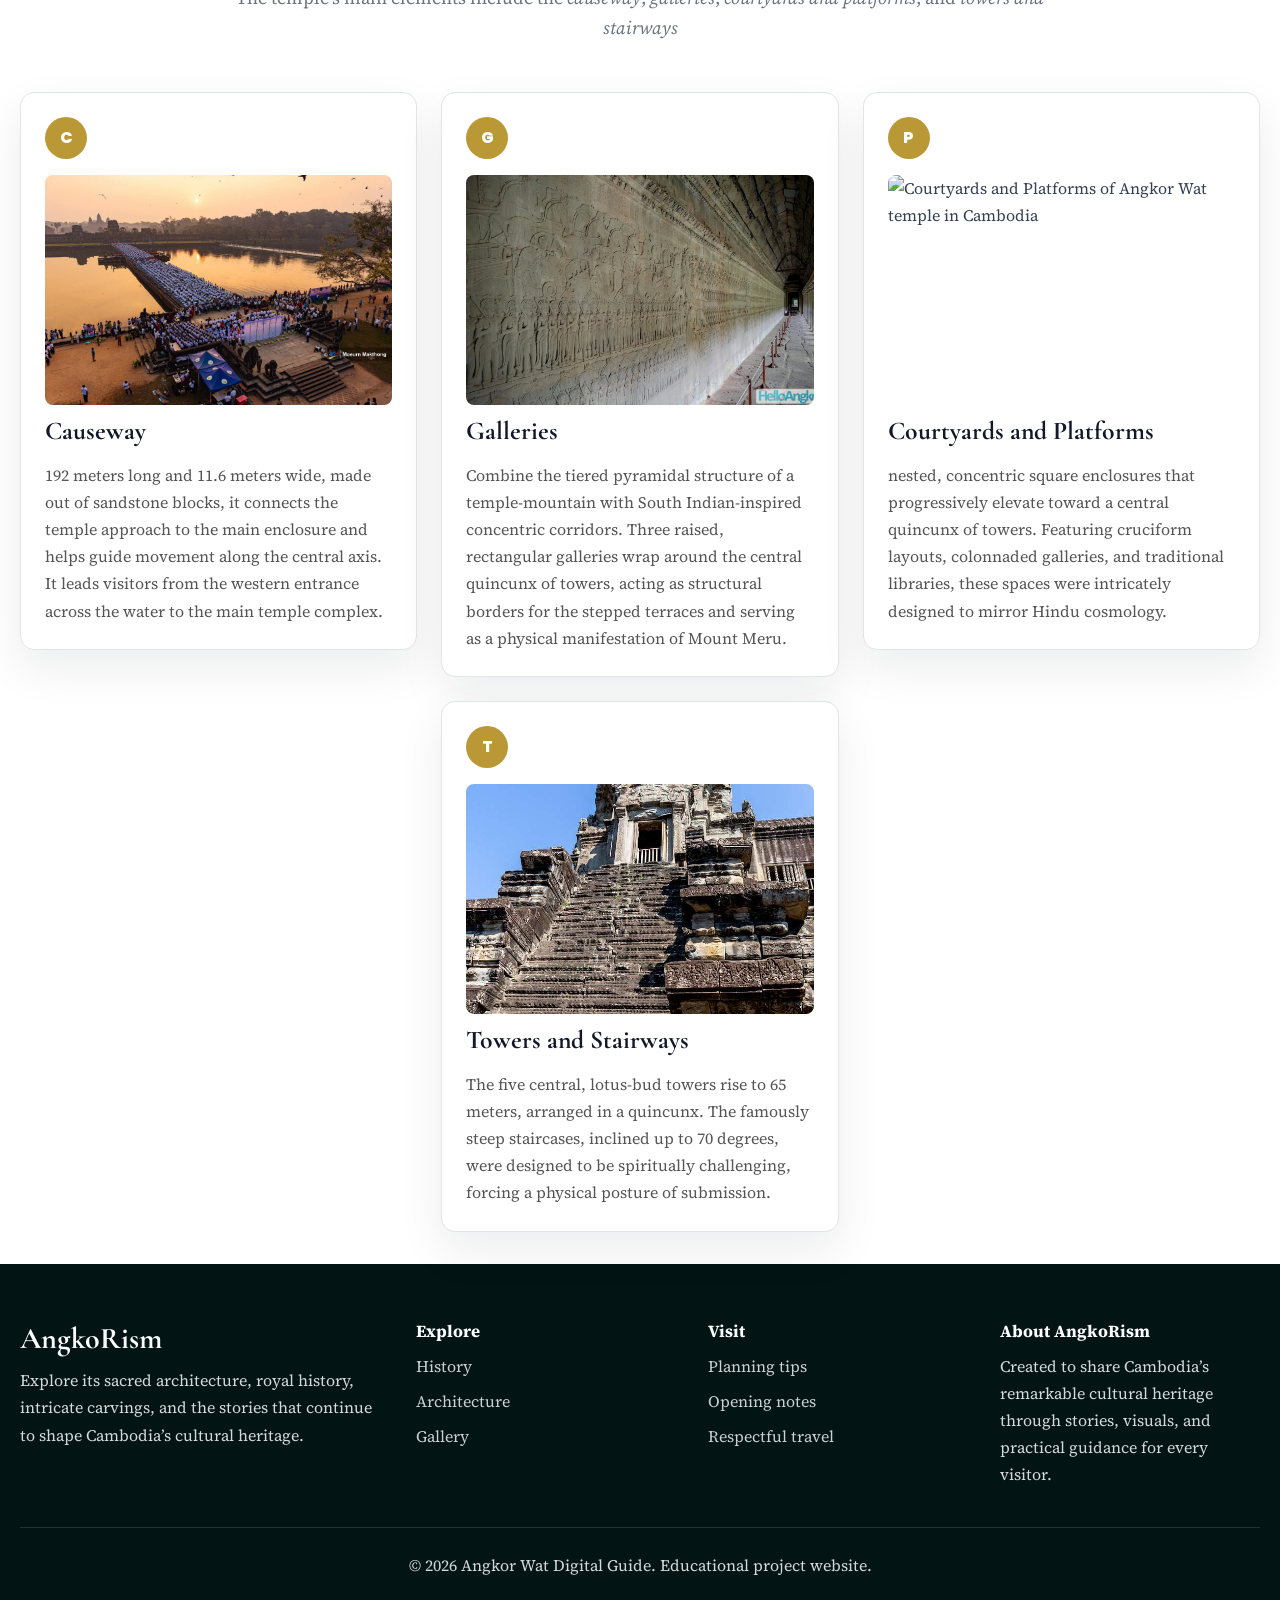
==== commit 6e4bd441: "GridUpdate" ====
--- a/pages/architecture.html
+++ b/pages/architecture.html
@@ -51,11 +51,10 @@
       </div>
     </section>
 
-    <hr class="divider">
-
     <section class="overview">
       <div class="hero">
         <div class="hero-text">
+          <p class="eyebrows">Angkor Wat</p>
           <h2>Architectural Overview</h2>
           <p><strong>Angkor Wat</strong> combines the temple-mountain design with concentric <em>galleries</em>. Its layout and orientation may have celestial meaning, including alignments with the sunrise at solstices. Many interpret the temple as a symbol of Mount Meru, with the central towers representing the mountain's peaks and the surrounding walls and moat representing mountains and ocean.
 
@@ -76,10 +75,11 @@
           <div class="model-container">
             <h3>Site Plan</h3>
             <p>A 3D model of Angkor Wat's land site</p>
-            <model-viewer alt="angkorModel" src="../images/angkor_wat_temple_cambodia.glb"
+            <model-viewer class="model" alt="angkorModel" src="../images/angkor_wat_temple_cambodia.glb"
             autoplay
             camera-controls
             touch-action="pan-y"
+            h
             >
             </model-viewer>
           </div>
--- a/css/components.css
+++ b/css/components.css
@@ -95,7 +95,7 @@
 }
 
 .page-hero p {
-  max-width: 780px;
+  max-width: 850px;
   margin-left: auto;
   margin-right: auto;
   font-size: 18px;
@@ -198,7 +198,7 @@
   width: 100%;
   min-height: 54px;
   padding: 0 var(--space-4);
-  color: #ffffff;
+  color: #787878;
   background-color: rgba(255, 255, 255, 0.05);
   border: 1px solid rgba(255, 255, 255, 0.22);
   border-radius: 10px;
@@ -251,4 +251,5 @@
     width: min(calc(100% - 28px), 980px);
     margin-top: -34px;
   }
-}
+  
+}
--- a/css/pages/architecture.css
+++ b/css/pages/architecture.css
@@ -39,14 +39,6 @@
     margin-bottom: 3px;
   }
 
-  .eyebrows {
-    color: rgb(18, 184, 134);
-    margin-bottom: var(--space-3);
-    font-size: 13px;
-    font-weight: 900;
-    letter-spacing: 0.12em;
-    text-transform: uppercase;
-  }
   .card-grid_image {
     width: 100%;
     height: 280px;
@@ -74,34 +66,19 @@
     display: flex;
     justify-content: center;
     align-items: center;
-    height: 583px;
+    height: auto;
+    width: 100vw;
     flex-direction: column;
 
   }
-   model-viewer{
-    width: 400px;
-    height: 400px;
-    margin-top: 200px;
-  }
-
-  /*Cards in Grid*/
-  .main-card {
-     border: 2px solid rgb(223, 231, 226);
-     border-radius: 14px;
-     &:hover {
-      box-shadow: 0 4px 8px rgba(0, 0, 0, 0.1);
-      transform: translateY(-5px);
-      transition: all 0.3s ease;
-      border: 2px solid rgb(18, 184, 134);
-     }
-     
-  }
+
   .card-grid {
     display: grid;
-  grid-template-columns: repeat(3, 1fr);
-  gap: 24px;
-  align-items: start;
-=======
+    grid-template-columns: repeat(3, 1fr);
+    gap: 24px;
+    align-items: start;
+    }
+
 strong {
   color: var(--color-primary);
 >>>>>>> 4b1c17c7266bb70a157b3821a62acab905811a7c
@@ -154,7 +131,7 @@
 
 .hero-img img {
   width: 100%;
-  height: clamp(360px, 48vw, 700px);
+  height: clamp(360px, 48vw, 500px);
   object-fit: cover;
   border-radius: var(--radius-lg);
   box-shadow: 0 18px 40px rgba(0, 0, 0, 0.18);
@@ -164,10 +141,11 @@
   display: grid;
   grid-template-columns: minmax(280px, 0.95fr) repeat(2, minmax(0, 1fr));
   grid-template-areas:
-    "card-left card1 card2"
-    "card-left pic pic1"
-    "card-left card3 card4"
-    "card-left pic2 pic3";
+    "card-left card-left card-left"
+    "card1 card2 card3"
+    "pic  pic1  pic2"
+    ". card4 ."
+    ". pic3 .";
   gap: var(--space-5);
   margin: var(--space-5) 0 var(--space-7);
 }
@@ -208,7 +186,7 @@
   grid-area: pic3;
 }
 
-.main-card,
+
 .card,
 .info-card-architecture {
   background-color: var(--color-surface);
@@ -220,7 +198,13 @@
 
 .main-card {
   min-height: 100%;
+  width: 100%;
   padding: var(--space-5);
+}
+
+.model{
+  width: 90vw;
+  height: 90vh;
 }
 
 .card {
@@ -248,6 +232,7 @@
 
 .model-container {
   min-height: 100%;
+  width: 100%;
   display: grid;
   align-content: center;
   justify-items: center;
@@ -258,12 +243,6 @@
 .model-container h3,
 .model-container p {
   margin-bottom: 0;
-}
-
-model-viewer {
-  width: min(100%, 440px);
-  height: min(56vw, 430px);
-  min-height: 300px;
 }
 
 .pic,
@@ -348,23 +327,10 @@
     height: clamp(320px, 58vw, 520px);
   }
 
-  .grid {
-    grid-template-columns: repeat(2, minmax(0, 1fr));
-    grid-template-areas:
-      "card-left card-left"
-      "card1 card2"
-      "pic pic1"
-      "card3 card4"
-      "pic2 pic3";
-  }
-
   .main-card {
     min-height: auto;
   }
 
-  model-viewer {
-    height: 380px;
-  }
 
   .card-grid {
     grid-template-columns: repeat(2, minmax(0, 1fr));
@@ -396,14 +362,6 @@
     border-radius: var(--radius-md);
   }
 
-  .grid {
-<<<<<<< HEAD
-    display: grid;
-    grid-template-areas: 
-      "card1 card-left card2"
-      "pic card-left pic1"
-      "card3 card-left card4"
-      "pic2 card-left pic3";
 
     .card-left {
       grid-area: card-left;
@@ -435,7 +393,6 @@
     
     gap: 20px;
     margin: 20px;
-=======
     grid-template-columns: 1fr;
     grid-template-areas:
       "card-left"
@@ -449,7 +406,6 @@
       "pic3";
     gap: var(--space-4);
     margin-bottom: var(--space-6);
->>>>>>> 4b1c17c7266bb70a157b3821a62acab905811a7c
   }
 
   .card,
@@ -458,11 +414,6 @@
     padding: var(--space-5);
   }
 
-  model-viewer {
-    width: 100%;
-    height: 320px;
-    min-height: 260px;
-  }
 
   .pic,
   .pic1,
@@ -471,11 +422,10 @@
     min-height: 220px;
   }
 
-  .card-grid {
-    grid-template-columns: 1fr;
+  .card-grid :nth-child(4) {
+    grid-column: 2;
   }
 
   .card-grid_image {
     height: 230px;
-  }
-}
+  }
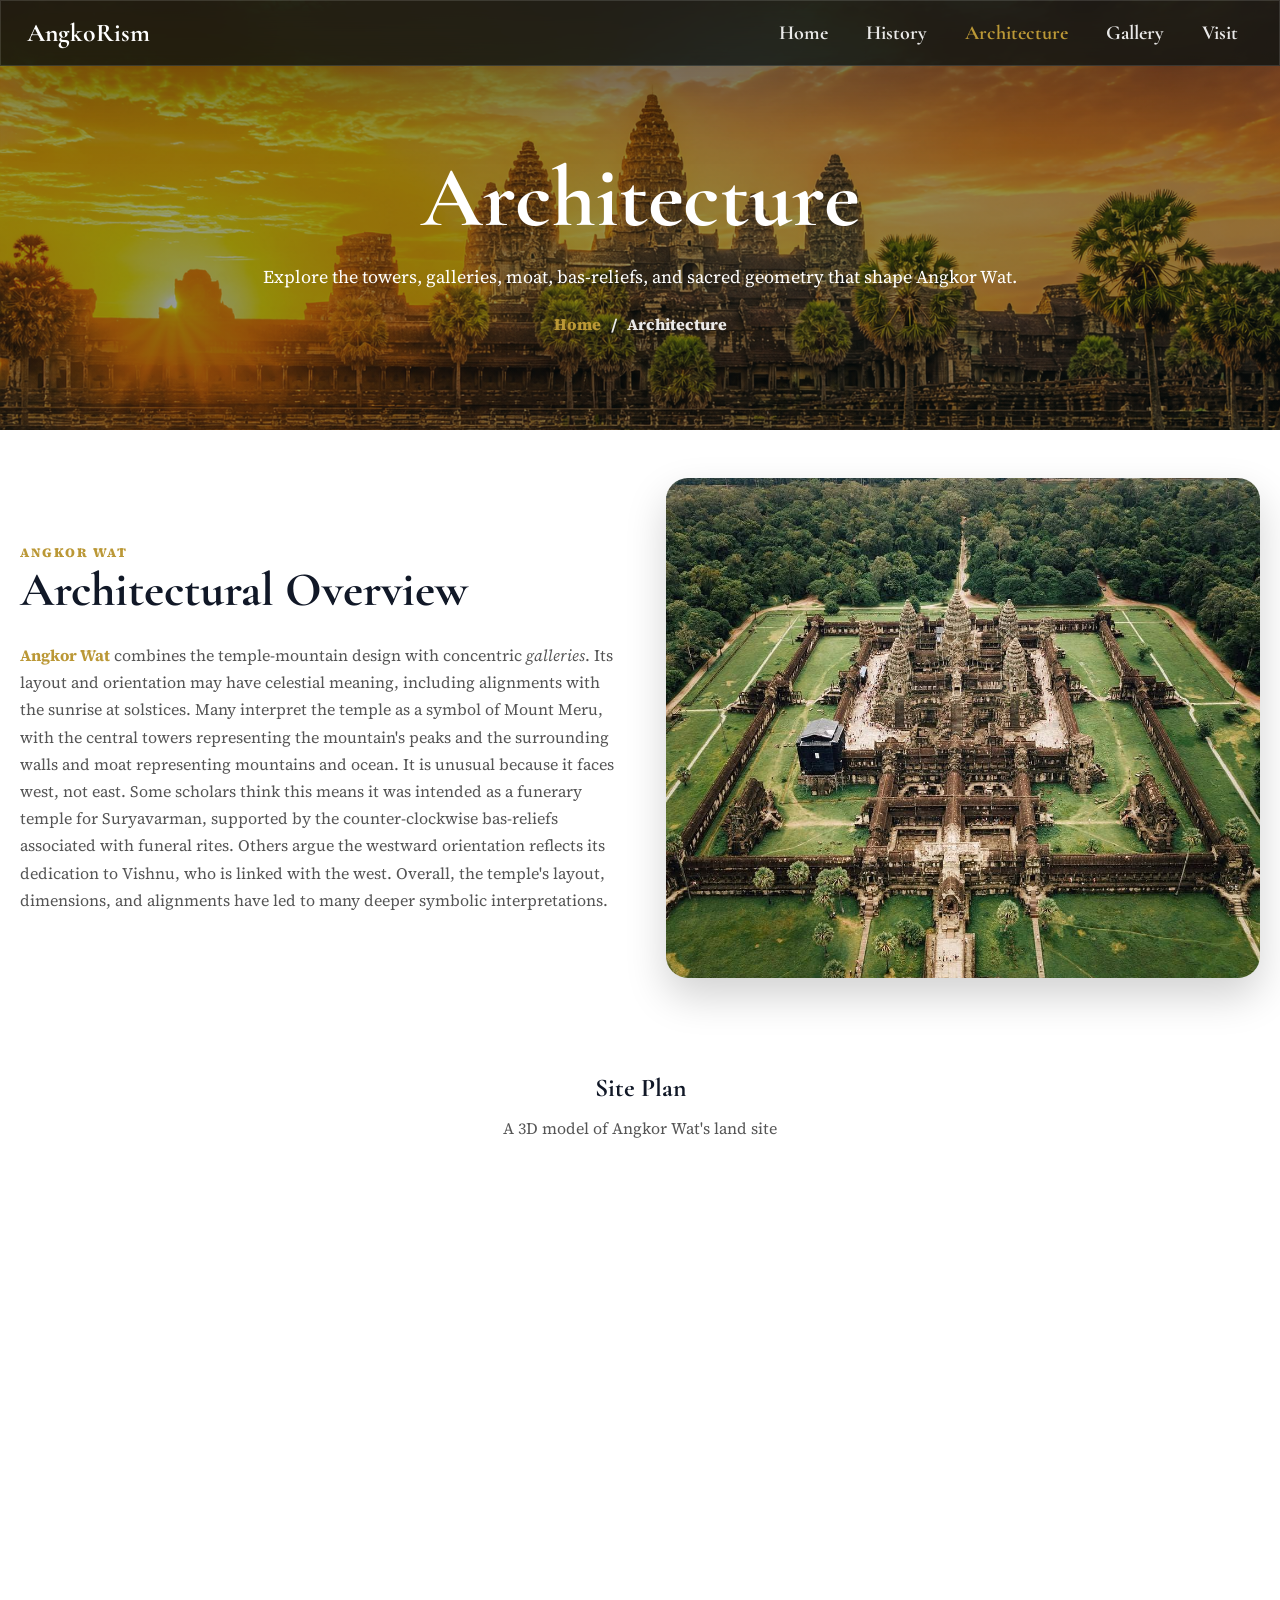
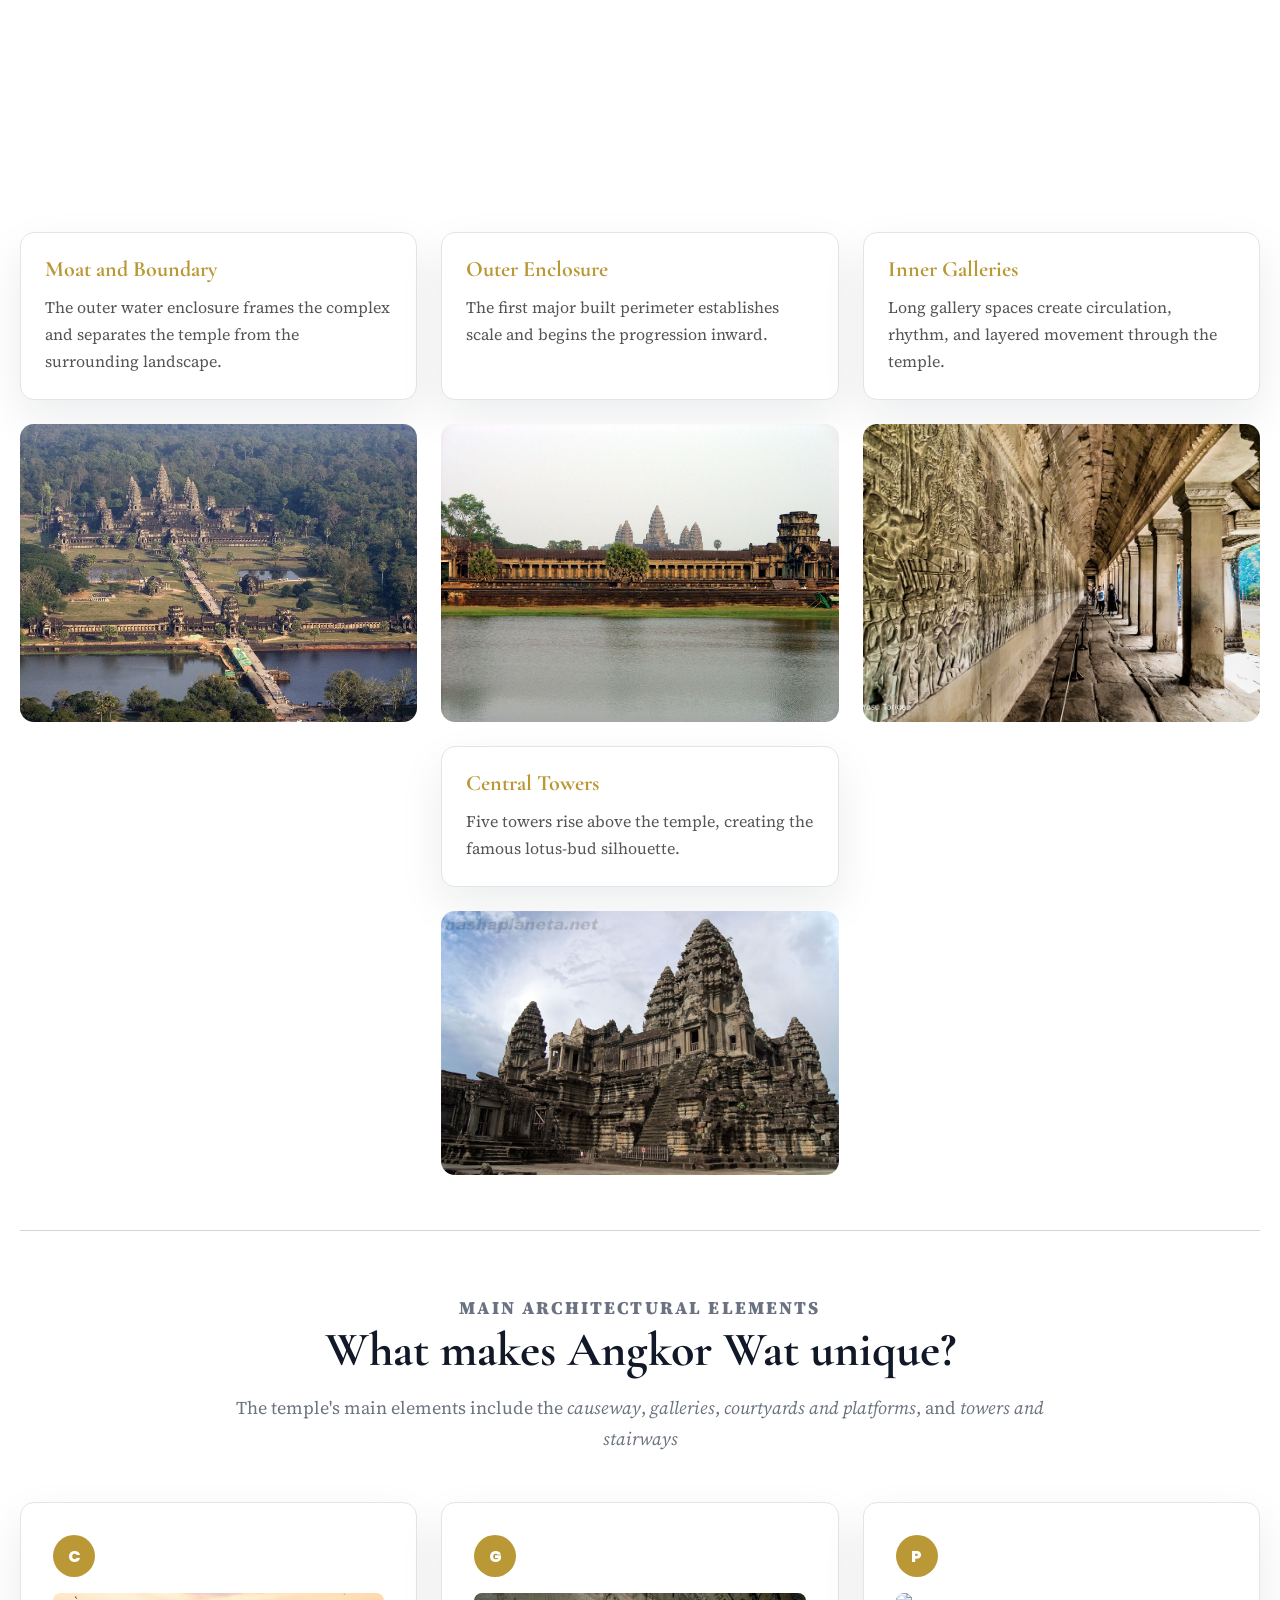
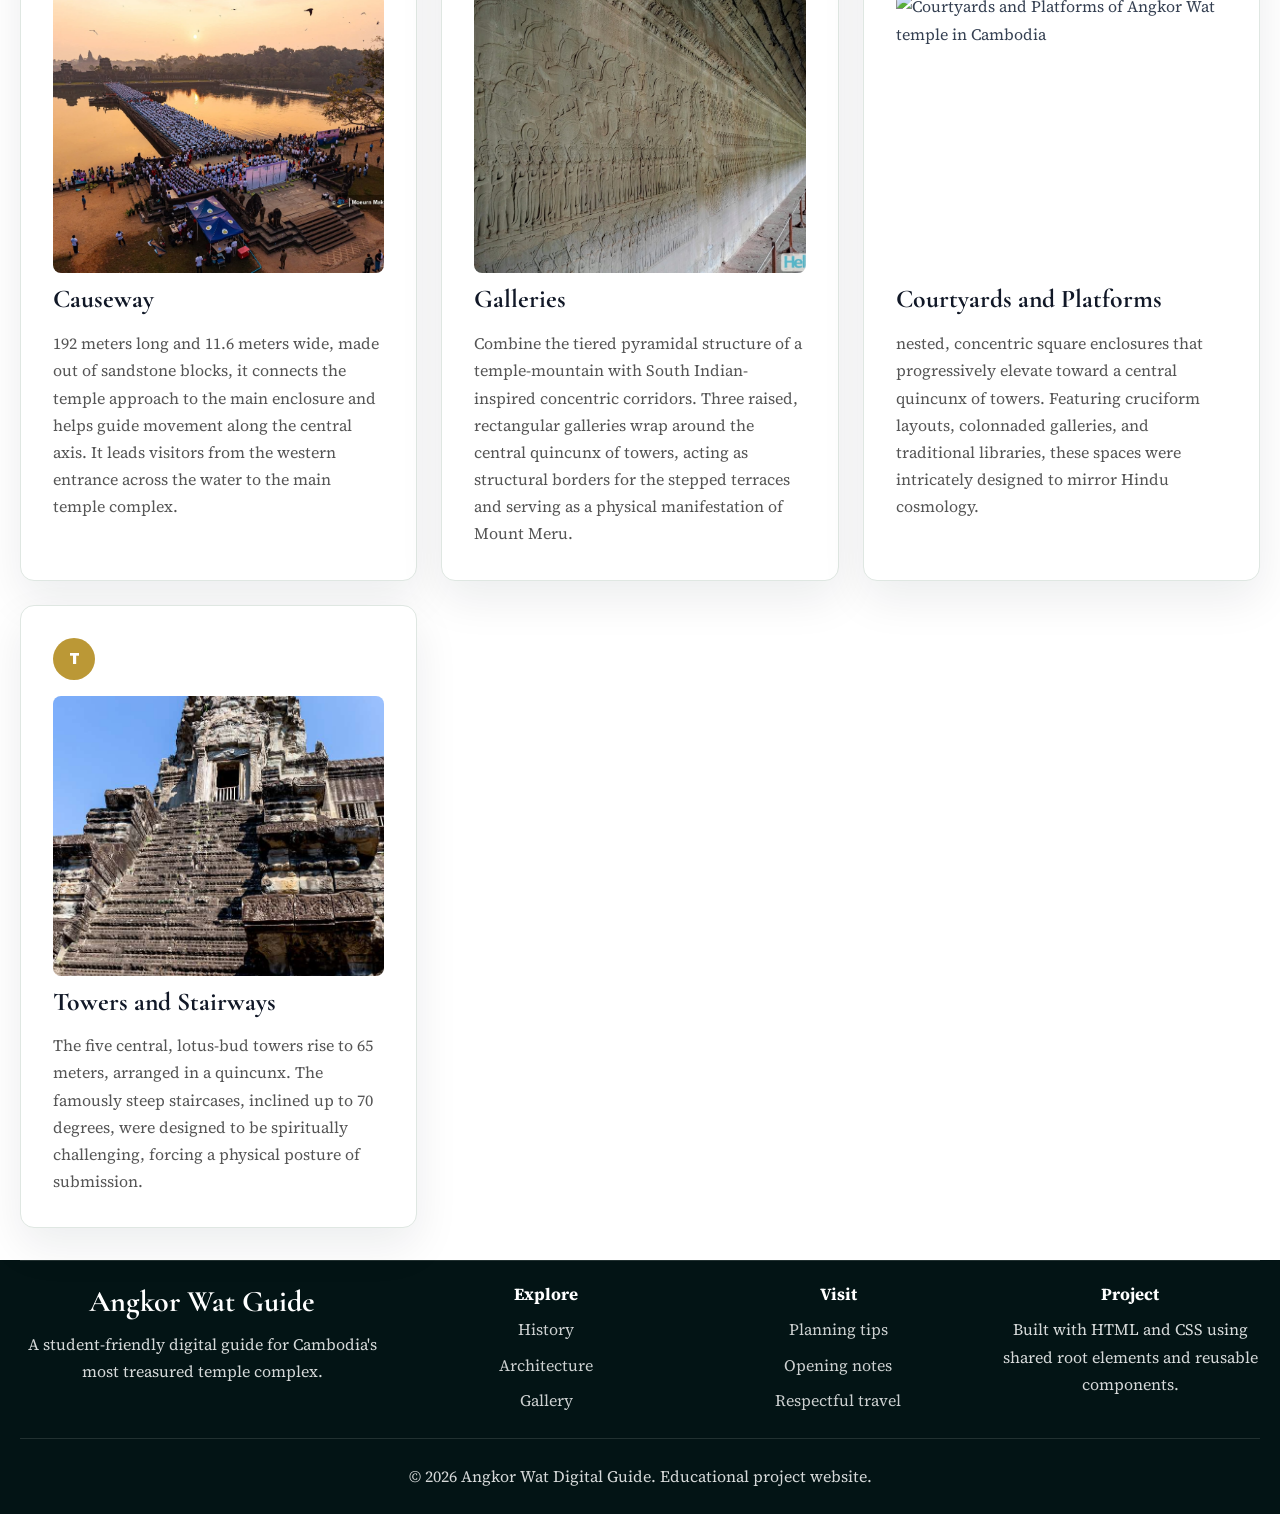
==== commit 2ceda864: "Unify responsive footer layout" ====
--- a/pages/architecture.html
+++ b/pages/architecture.html
@@ -165,11 +165,10 @@
   </main>
 
     <footer class="site-footer">
-    <div class="site-footer__inner">
-      <div>
-        <h2>AngkoRism</h2>
-        <p>Explore its sacred architecture, royal history, intricate carvings, and the stories that continue to shape Cambodia’s cultural heritage.
-        </p>
+    <div class="site-footer__inner site-footer__inner--centered site-footer__bottom">
+      <div>
+        <h2>Angkor Wat Guide</h2>
+        <p>A student-friendly digital guide for Cambodia's most treasured temple complex.</p>
       </div>
       <div>
         <h3>Explore</h3>
@@ -188,10 +187,8 @@
         </ul>
       </div>
       <div>
-        <h3>About AngkoRism</h3>
-        <p>Created to share Cambodia’s remarkable cultural heritage through stories, 
-          visuals, and practical guidance for every visitor.
-        </p>
+        <h3>Project</h3>
+        <p>Built with HTML and CSS using shared root elements and reusable components.</p>
       </div>
     </div>
     <div class="site-footer__bottom">
--- a/css/layout.css
+++ b/css/layout.css
@@ -163,6 +163,11 @@
   text-align: center;
 }
 
+.site-footer__inner--centered,
+.site-footer__inner.site-footer__bottom {
+  text-align: center;
+}
+
 @media (max-width: 900px) {
   .site-header {
     position: fixed;
--- a/css/pages/architecture.css
+++ b/css/pages/architecture.css
@@ -4,84 +4,8 @@
   color: #555555;
 }
 
-<<<<<<< HEAD
-  .hero {
-    display: grid;
-    grid-template-columns: 1fr 1fr;
-    align-items: center;
-    gap: 3rem;
-    min-height: 100vh;
-    padding: 4rem 6rem;
-  }
-  
-    .hero-img img {
-      width: 100%;
-      height: 700px;
-      object-fit: cover;
-      border-radius: 24px;
-      display: block;
-      box-shadow: 0 18px 40px rgba(0, 0, 0, 0.18);
-      
-    }
-
-  /*Basic Elements*/
-  .card h3 {
-    font-weight: bold;
-    font-size: 20px;
-    color: rgb(18, 184, 134);
-  }
-  strong {
-    color:rgb(18, 184, 134);
-  }
-  .divider {
-    border: 1px solid black;
-    margin: 55px 20px;
-    margin-bottom: 3px;
-  }
-
-  .card-grid_image {
-    width: 100%;
-    height: 280px;
-    object-fit: cover;
-    display: block;
-    margin-bottom: 10px;
-  }
-  .info-card-architecture {
-    min-height: 220px;
-    padding: var(--space-6);
-    background-color: var(--color-surface);
-    border: 1px solid var(--color-border);
-    border-radius: var(--radius-md);
-    box-shadow: var(--shadow-soft);
-    &:hover {
-      box-shadow: 0 4px 8px rgba(0, 0, 0, 0.1);
-      transform: translateY(-5px);
-      transition: all 0.3s ease;
-      border: 2px solid rgb(18, 184, 134);
-    }
-  }
-
-  /*3d model*/
-  .model-container {
-    display: flex;
-    justify-content: center;
-    align-items: center;
-    height: auto;
-    width: 100vw;
-    flex-direction: column;
-
-  }
-
-  .card-grid {
-    display: grid;
-    grid-template-columns: repeat(3, 1fr);
-    gap: 24px;
-    align-items: start;
-    }
-
 strong {
   color: var(--color-primary);
->>>>>>> 4b1c17c7266bb70a157b3821a62acab905811a7c
 }
 
 .divider {
@@ -110,7 +34,6 @@
   grid-template-columns: minmax(0, 1fr) minmax(320px, 1fr);
   align-items: center;
   gap: clamp(var(--space-5), 4vw, var(--space-8));
-  min-height: auto;
   padding: var(--space-7) 0;
 }
 
@@ -139,11 +62,11 @@
 
 .grid {
   display: grid;
-  grid-template-columns: minmax(280px, 0.95fr) repeat(2, minmax(0, 1fr));
+  grid-template-columns: repeat(3, minmax(0, 1fr));
   grid-template-areas:
     "card-left card-left card-left"
     "card1 card2 card3"
-    "pic  pic1  pic2"
+    "pic pic1 pic2"
     ". card4 ."
     ". pic3 .";
   gap: var(--space-5);
@@ -185,7 +108,6 @@
 .pic3 {
   grid-area: pic3;
 }
-
 
 .card,
 .info-card-architecture {
@@ -197,14 +119,13 @@
 }
 
 .main-card {
-  min-height: 100%;
   width: 100%;
   padding: var(--space-5);
 }
 
-.model{
-  width: 90vw;
-  height: 90vh;
+.model {
+  width: 100%;
+  height: clamp(430px, 70vh, 760px);
 }
 
 .card {
@@ -231,11 +152,9 @@
 }
 
 .model-container {
-  min-height: 100%;
   width: 100%;
   display: grid;
-  align-content: center;
-  justify-items: center;
+  place-items: center;
   gap: var(--space-3);
   text-align: center;
 }
@@ -267,6 +186,7 @@
 .info-card-architecture {
   min-height: 220px;
   padding: var(--space-6);
+  overflow: hidden;
 }
 
 .info-card-architecture h3 {
@@ -309,10 +229,6 @@
 }
 
 @media (max-width: 900px) {
-  .overview {
-    width: min(calc(100% - 40px), var(--container));
-  }
-
   .hero {
     grid-template-columns: 1fr;
     padding: var(--space-6) 0;
@@ -327,17 +243,96 @@
     height: clamp(320px, 58vw, 520px);
   }
 
-  .main-card {
-    min-height: auto;
-  }
-
+  .grid {
+    grid-template-columns: repeat(2, minmax(0, 1fr));
+    grid-template-areas:
+      "card-left card-left"
+      "card1 pic"
+      "card2 pic1"
+      "card3 pic2"
+      "card4 pic3";
+    gap: var(--space-4);
+  }
+
+  .model {
+    height: clamp(380px, 62vh, 620px);
+  }
+
+  .pic,
+  .pic1,
+  .pic2,
+  .pic3 {
+    min-height: 230px;
+  }
 
   .card-grid {
     grid-template-columns: repeat(2, minmax(0, 1fr));
-  }
-
-  .card-grid > *:nth-child(4) {
-    grid-column: auto;
+    gap: var(--space-4);
+  }
+
+  .info-card-architecture {
+    padding: var(--space-5);
+  }
+
+  .info-card-architecture h3 {
+    font-size: 26px;
+  }
+
+  .info-card-architecture p {
+    font-size: 16px;
+    line-height: 1.62;
+  }
+
+  .card-grid_image {
+    height: 220px;
+  }
+}
+
+@media (max-width: 700px) {
+  .grid {
+    grid-template-columns: 1fr;
+    grid-template-areas:
+      "card-left"
+      "card1"
+      "pic"
+      "card2"
+      "pic1"
+      "card3"
+      "pic2"
+      "card4"
+      "pic3";
+    max-width: 560px;
+    margin-left: auto;
+    margin-right: auto;
+  }
+
+  .card-grid {
+    grid-template-columns: 1fr;
+    max-width: 560px;
+    margin-left: auto;
+    margin-right: auto;
+  }
+
+  .info-card-architecture {
+    display: grid;
+    gap: var(--space-3);
+    padding: 22px;
+    border-radius: 16px;
+  }
+
+  .icon-mark {
+    width: 38px;
+    height: 38px;
+    margin-bottom: 0;
+  }
+
+  .info-card-architecture h3 {
+    margin: 0;
+  }
+
+  .card-grid_image {
+    height: 260px;
+    margin-bottom: 0;
   }
 }
 
@@ -357,42 +352,16 @@
     padding: var(--space-5) 0;
   }
 
+  .hero .hero-text {
+    text-align: left;
+  }
+
   .hero-img img {
     height: 300px;
     border-radius: var(--radius-md);
   }
 
-
-    .card-left {
-      grid-area: card-left;
-    }
-    .card1 {
-      grid-area: card1;
-    }
-    .card2 {
-      grid-area: card2;
-    }
-    .card3 {
-      grid-area: card3;
-    }
-    .card4 {
-      grid-area: card4;
-    }
-    pic {
-      grid-area: pic;
-    }
-    .pic1 {
-      grid-area: pic1;
-    }
-    .pic2 {
-      grid-area: pic2;
-    }
-    .pic3 {
-      grid-area: pic3;
-    }
-    
-    gap: 20px;
-    margin: 20px;
+  .grid {
     grid-template-columns: 1fr;
     grid-template-areas:
       "card-left"
@@ -406,6 +375,11 @@
       "pic3";
     gap: var(--space-4);
     margin-bottom: var(--space-6);
+    max-width: none;
+  }
+
+  .model {
+    height: 360px;
   }
 
   .card,
@@ -413,7 +387,6 @@
   .info-card-architecture {
     padding: var(--space-5);
   }
-
 
   .pic,
   .pic1,
@@ -422,10 +395,12 @@
     min-height: 220px;
   }
 
-  .card-grid :nth-child(4) {
-    grid-column: 2;
+  .card-grid {
+    grid-template-columns: 1fr;
+    max-width: none;
   }
 
   .card-grid_image {
     height: 230px;
-  }+  }
+}
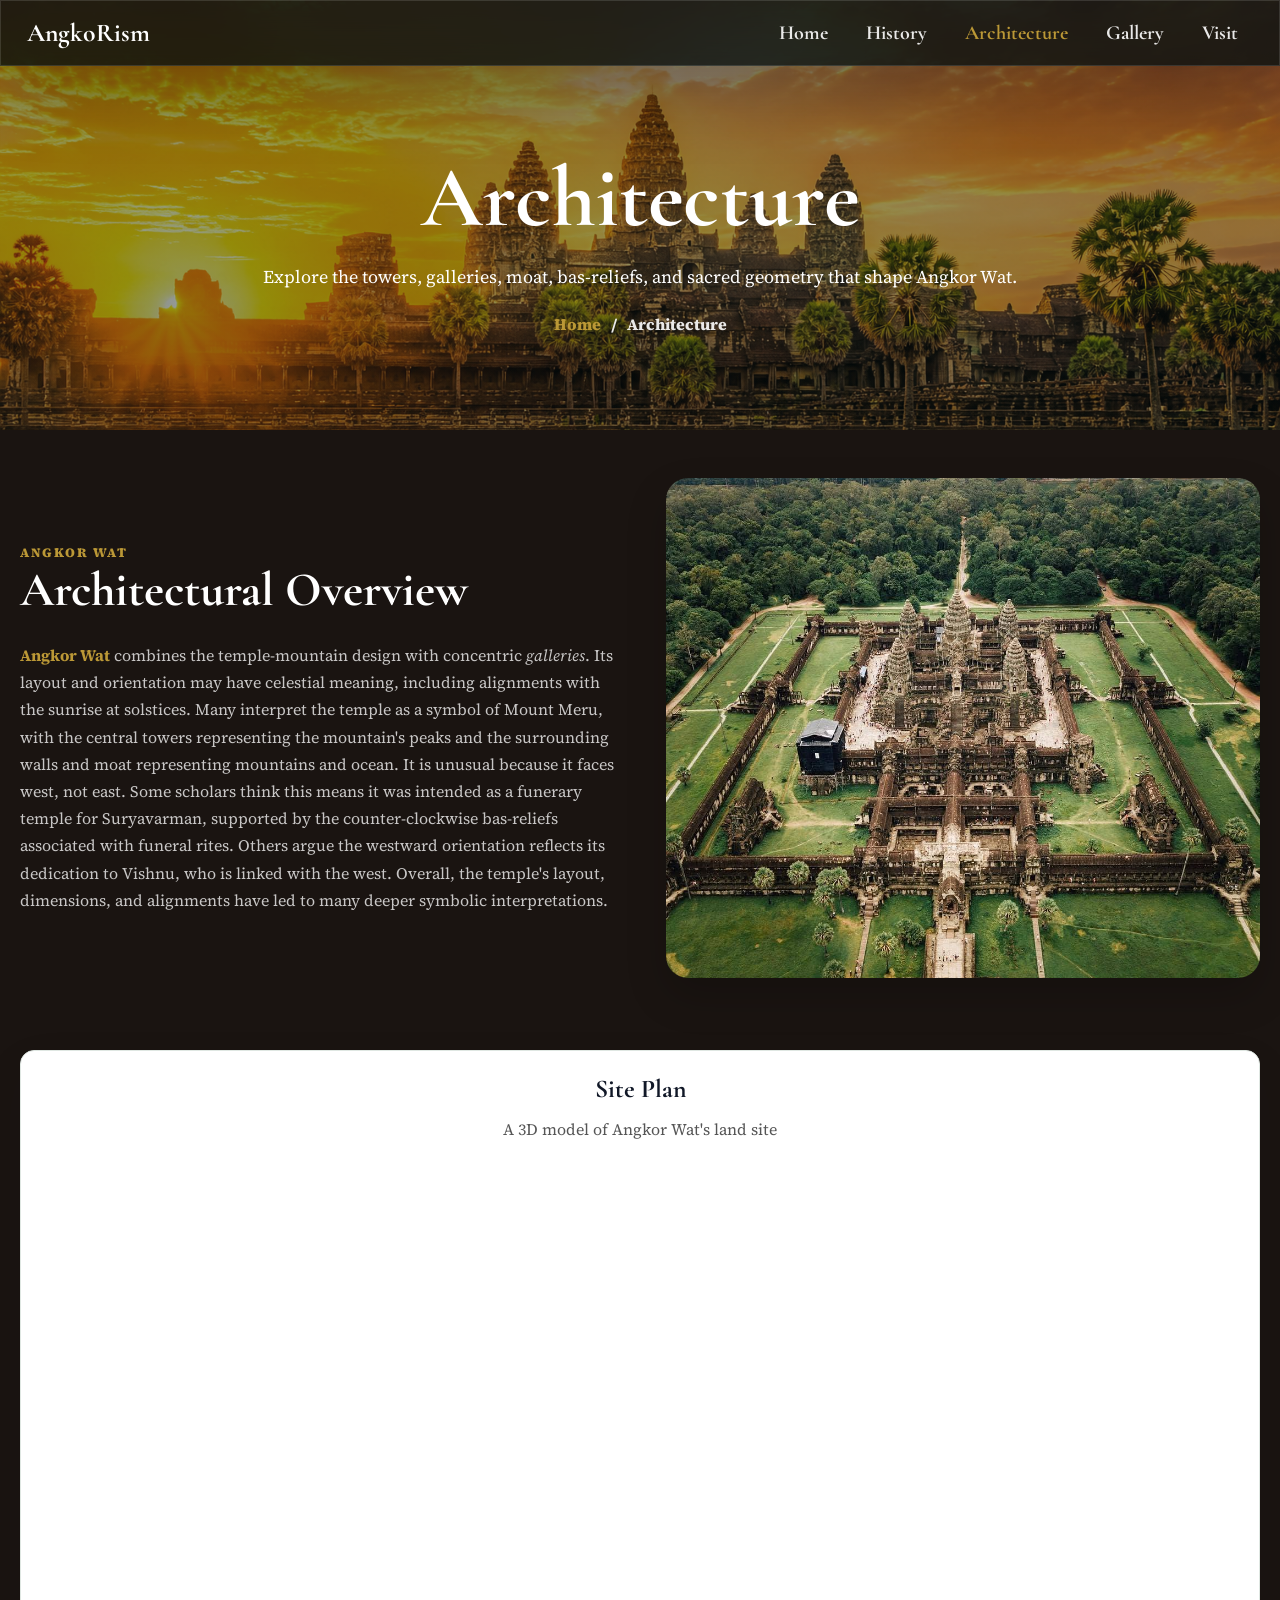
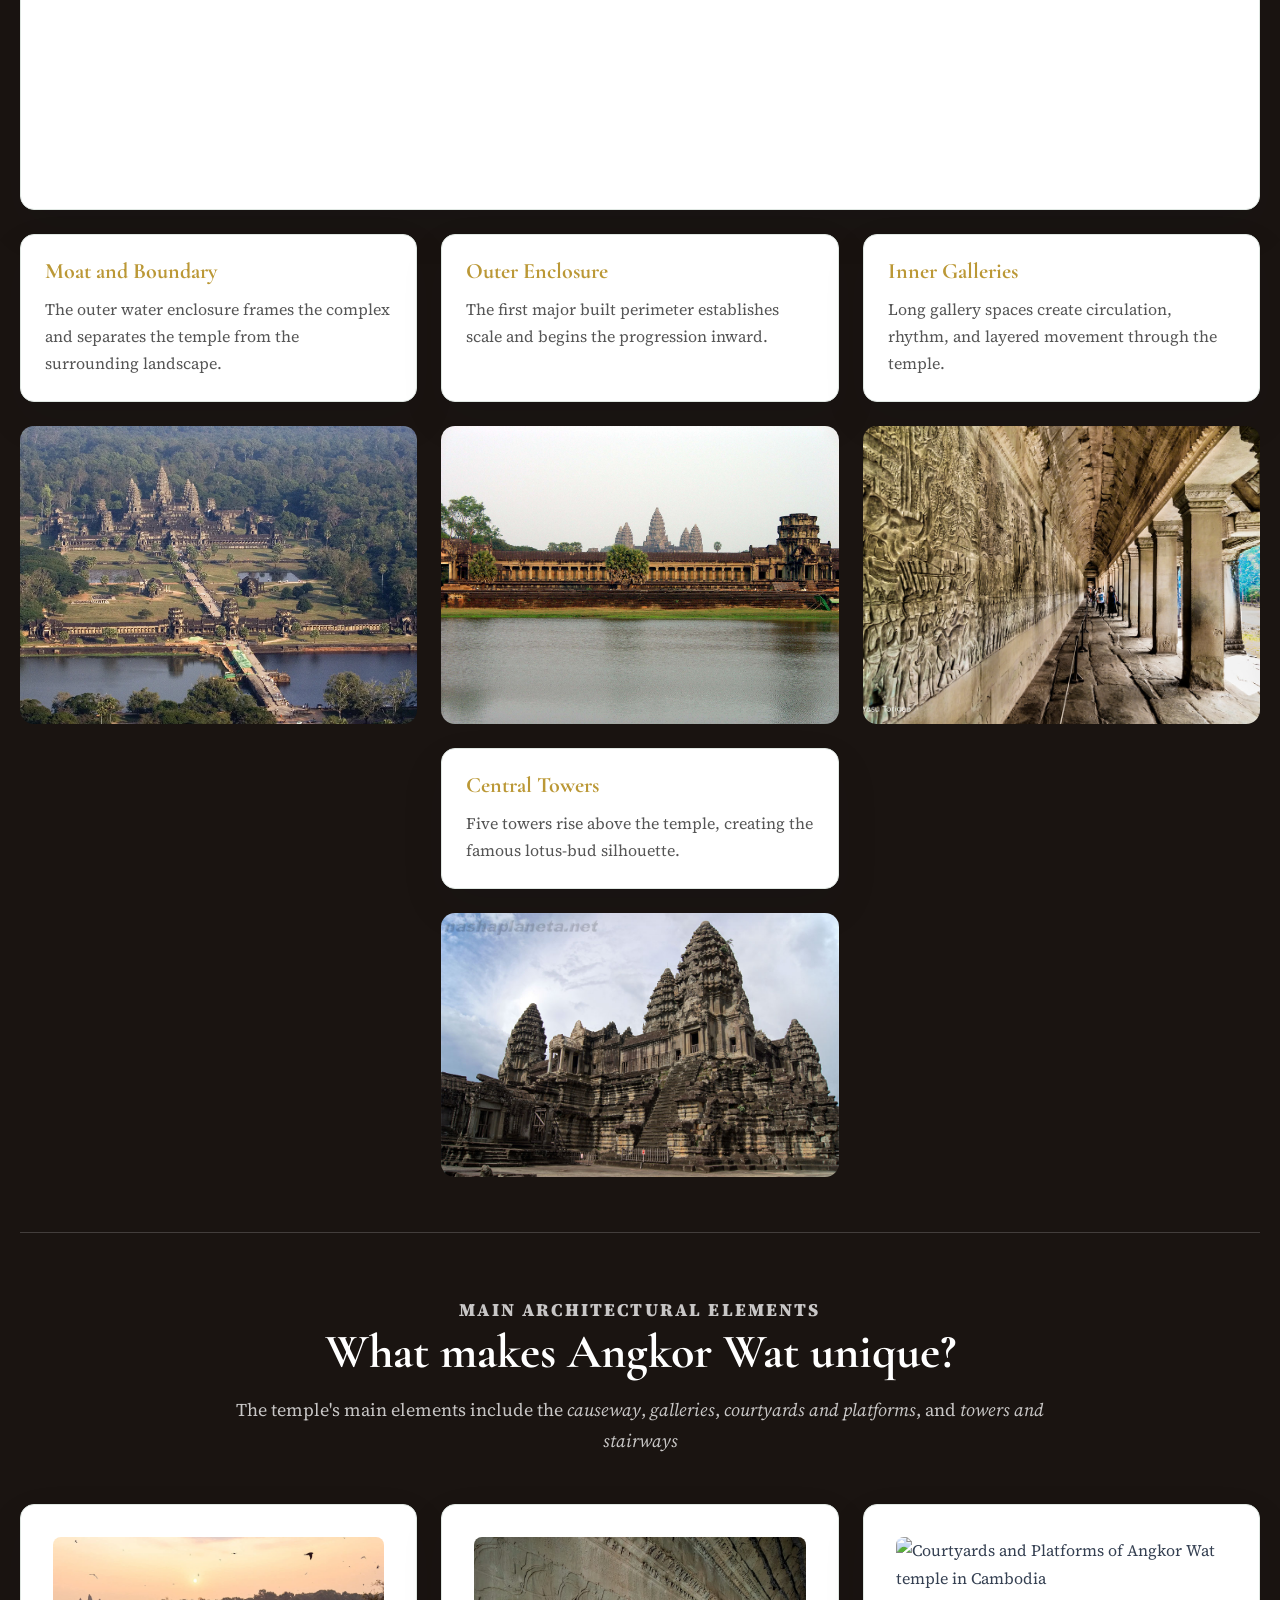
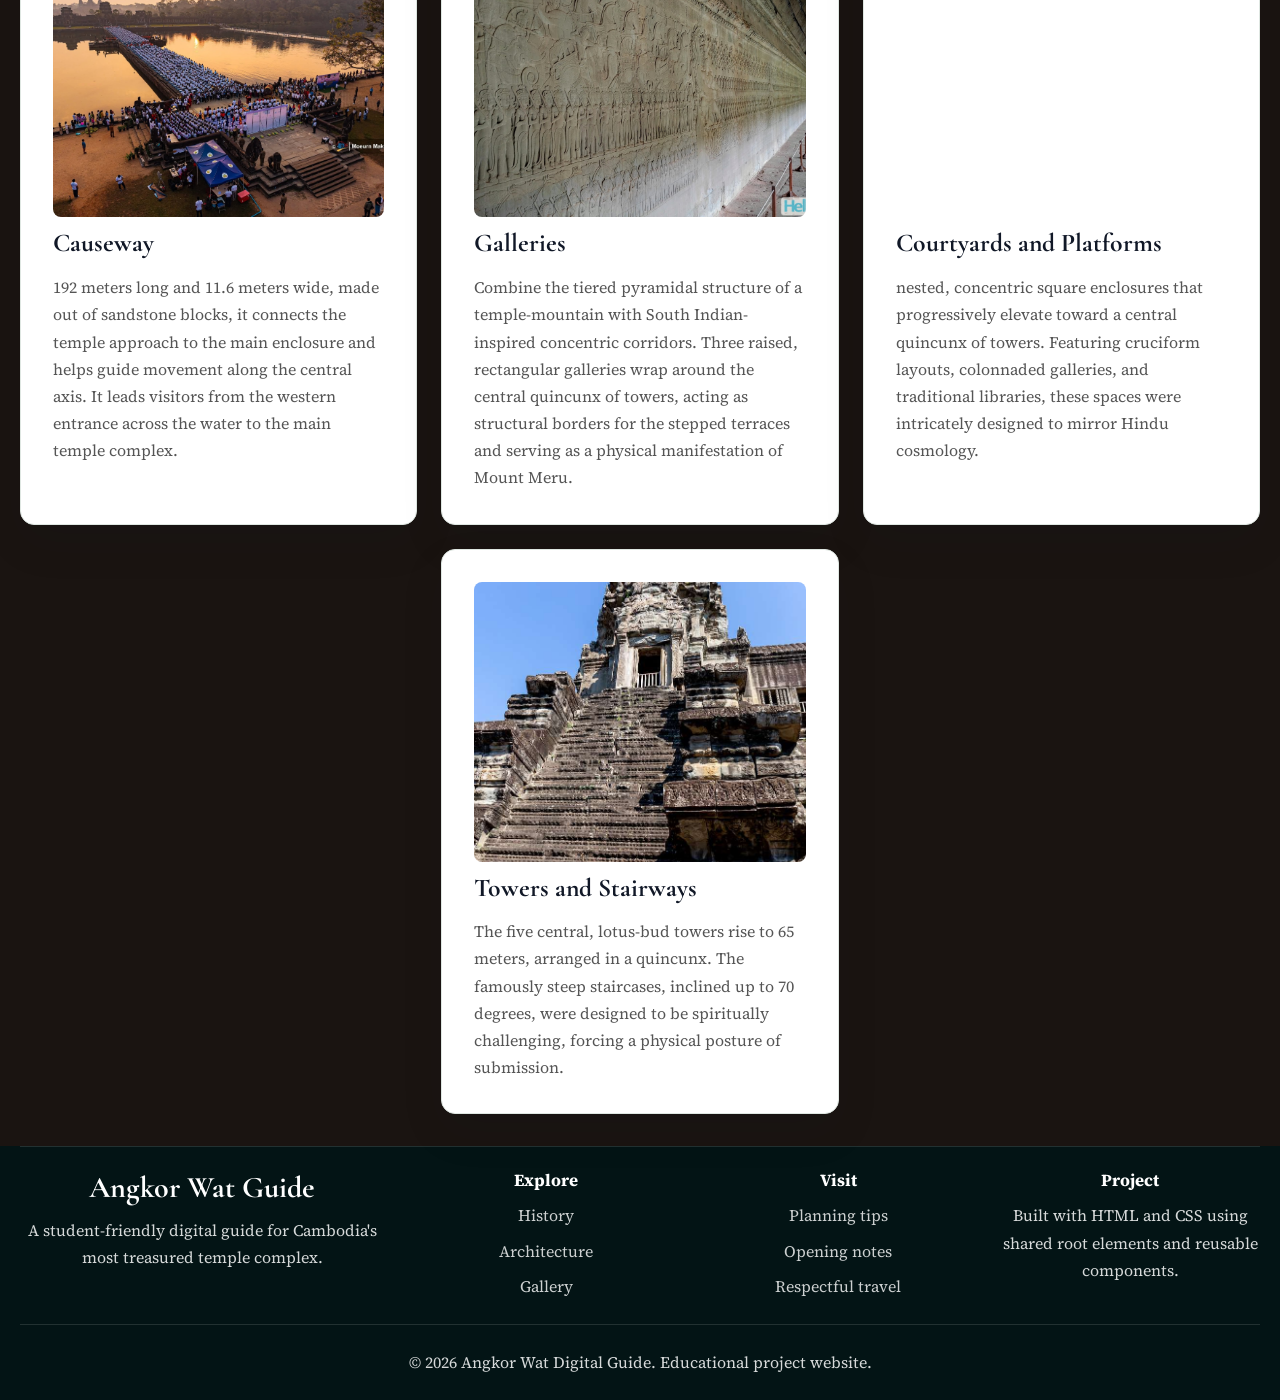
==== commit 1f9f5e8e: "Update website" ====
--- a/pages/architecture.html
+++ b/pages/architecture.html
@@ -134,7 +134,6 @@
 
       <div class="card-grid">
         <article id="causeway" class="info-card-architecture">
-          <span class="icon-mark">C</span>
           <div class="card-grid_image">
             <img class="card-grid_image" src="../images/AngkorWatCauseway.jpg" alt="Causeway of Angkor Wat temple in Cambodia">
           </div>
@@ -142,19 +141,16 @@
           <p>192 meters long and 11.6 meters wide, made out of sandstone blocks, it connects the temple approach to the main enclosure and helps guide movement along the central axis. It leads visitors from the western entrance across the water to the main temple complex.</p>
         </article>
         <article id="galleries" class="info-card-architecture">
-          <span class="icon-mark">G</span>
           <img class="card-grid_image" src="../images/AngkorWatGalleries.jpg" alt="Galleries of Angkor Wat temple in Cambodia">
           <h3>Galleries</h3>
           <p>Combine the tiered pyramidal structure of a temple-mountain with South Indian-inspired concentric corridors. Three raised, rectangular galleries wrap around the central quincunx of towers, acting as structural borders for the stepped terraces and serving as a physical manifestation of Mount Meru.</p>
         </article>
         <article id="courtyards" class="info-card-architecture">
-          <span class="icon-mark">P</span>
           <img class="card-grid_image" src="../images/AngkorwatCourtyard.jpeg" alt="Courtyards and Platforms of Angkor Wat temple in Cambodia">
           <h3>Courtyards and Platforms</h3>
           <p>nested, concentric square enclosures that progressively elevate toward a central quincunx of towers. Featuring cruciform layouts, colonnaded galleries, and traditional libraries, these spaces were intricately designed to mirror Hindu cosmology.</p>
         </article>
         <article id="towers" class="info-card-architecture">
-          <span class="icon-mark">T</span>
           <img class="card-grid_image" src="../images/20191210-angkor-wat-tower-stairs-2-b2d6ff-1024.jpg" alt="Towers and Stairways of Angkor Wat temple in Cambodia">
           <h3>Towers and Stairways</h3>
           <p>The five central, lotus-bud towers rise to 65 meters, arranged in a quincunx. The famously steep staircases, inclined up to 70 degrees, were designed to be spiritually challenging, forcing a physical posture of submission.</p>
--- a/css/global.css
+++ b/css/global.css
@@ -15,6 +15,7 @@
   --color-temple: #243b35;
   --color-footer: #031415;
   --color-bacground-add: #1A1411;
+  --color-background-add: var(--color-bacground-add);
 
   --font-heading: 'Cormorant Garamond', serif;
   --font-body: 'Source Serif 4', serif;
--- a/css/pages/architecture.css
+++ b/css/pages/architecture.css
@@ -1,7 +1,15 @@
 /* Architecture page */
+main {
+  background-color: var(--color-background-add);
+}
 
 main p {
-  color: #555555;
+  color: rgba(255, 255, 255, 0.76);
+}
+
+main h2,
+main h3 {
+  color: #ffffff;
 }
 
 strong {
@@ -12,7 +20,7 @@
   width: min(calc(100% - 40px), var(--container));
   margin: 55px auto 30px;
   border: 0;
-  border-top: 1px solid rgba(17, 24, 39, 0.18);
+  border-top: 1px solid rgba(255, 255, 255, 0.18);
 }
 
 .eyebrows {
@@ -24,6 +32,10 @@
   text-transform: uppercase;
 }
 
+.section-heading p {
+  color: rgba(255, 255, 255, 0.76);
+}
+
 .overview {
   width: min(calc(100% - 40px), var(--container));
   margin: 0 auto;
@@ -31,7 +43,7 @@
 
 .hero {
   display: grid;
-  grid-template-columns: minmax(0, 1fr) minmax(320px, 1fr);
+  grid-template-columns: repeat(2, 1fr);
   align-items: center;
   gap: clamp(var(--space-5), 4vw, var(--space-8));
   padding: var(--space-7) 0;
@@ -40,7 +52,7 @@
 .hero .hero-text {
   max-width: 680px;
   margin: 0;
-  color: var(--color-text);
+  color: #ffffff;
   text-align: left;
 }
 
@@ -121,6 +133,10 @@
 .main-card {
   width: 100%;
   padding: var(--space-5);
+  background-color: var(--color-surface);
+  border: 1px solid var(--color-border);
+  border-radius: var(--radius-md);
+  box-shadow: var(--shadow-soft);
 }
 
 .model {
@@ -141,6 +157,7 @@
 
 .card p {
   margin-bottom: 0;
+  color: #555555;
 }
 
 .main-card:hover,
@@ -164,6 +181,14 @@
   margin-bottom: 0;
 }
 
+.model-container h3 {
+  color: var(--color-ink);
+}
+
+.model-container p {
+  color: #555555;
+}
+
 .pic,
 .pic1,
 .pic2,
@@ -189,26 +214,20 @@
   overflow: hidden;
 }
 
+#towers {
+  grid-column: 2;
+}
+
 .info-card-architecture h3 {
   margin-top: var(--space-3);
+  color: var(--color-ink);
 }
 
 .info-card-architecture p {
   margin-bottom: 0;
-}
-
-.icon-mark {
-  display: inline-grid;
-  width: 42px;
-  height: 42px;
-  place-items: center;
-  margin-bottom: var(--space-4);
-  color: #ffffff;
-  background-color: var(--color-primary);
-  border-radius: 50%;
-  font-family: var(--font-eyebrow);
-  font-weight: 800;
-}
+  color: #555555;
+}
+
 
 .card-grid_image {
   width: 100%;
@@ -268,6 +287,12 @@
   .card-grid {
     grid-template-columns: repeat(2, minmax(0, 1fr));
     gap: var(--space-4);
+  }
+
+  #towers {
+    grid-column: 1 / -1;
+    justify-self: center;
+    width: min(100%, calc((100% - var(--space-4)) / 2));
   }
 
   .info-card-architecture {
@@ -313,6 +338,10 @@
     margin-right: auto;
   }
 
+  #towers {
+    width: 100%;
+  }
+
   .info-card-architecture {
     display: grid;
     gap: var(--space-3);
@@ -320,11 +349,6 @@
     border-radius: 16px;
   }
 
-  .icon-mark {
-    width: 38px;
-    height: 38px;
-    margin-bottom: 0;
-  }
 
   .info-card-architecture h3 {
     margin: 0;
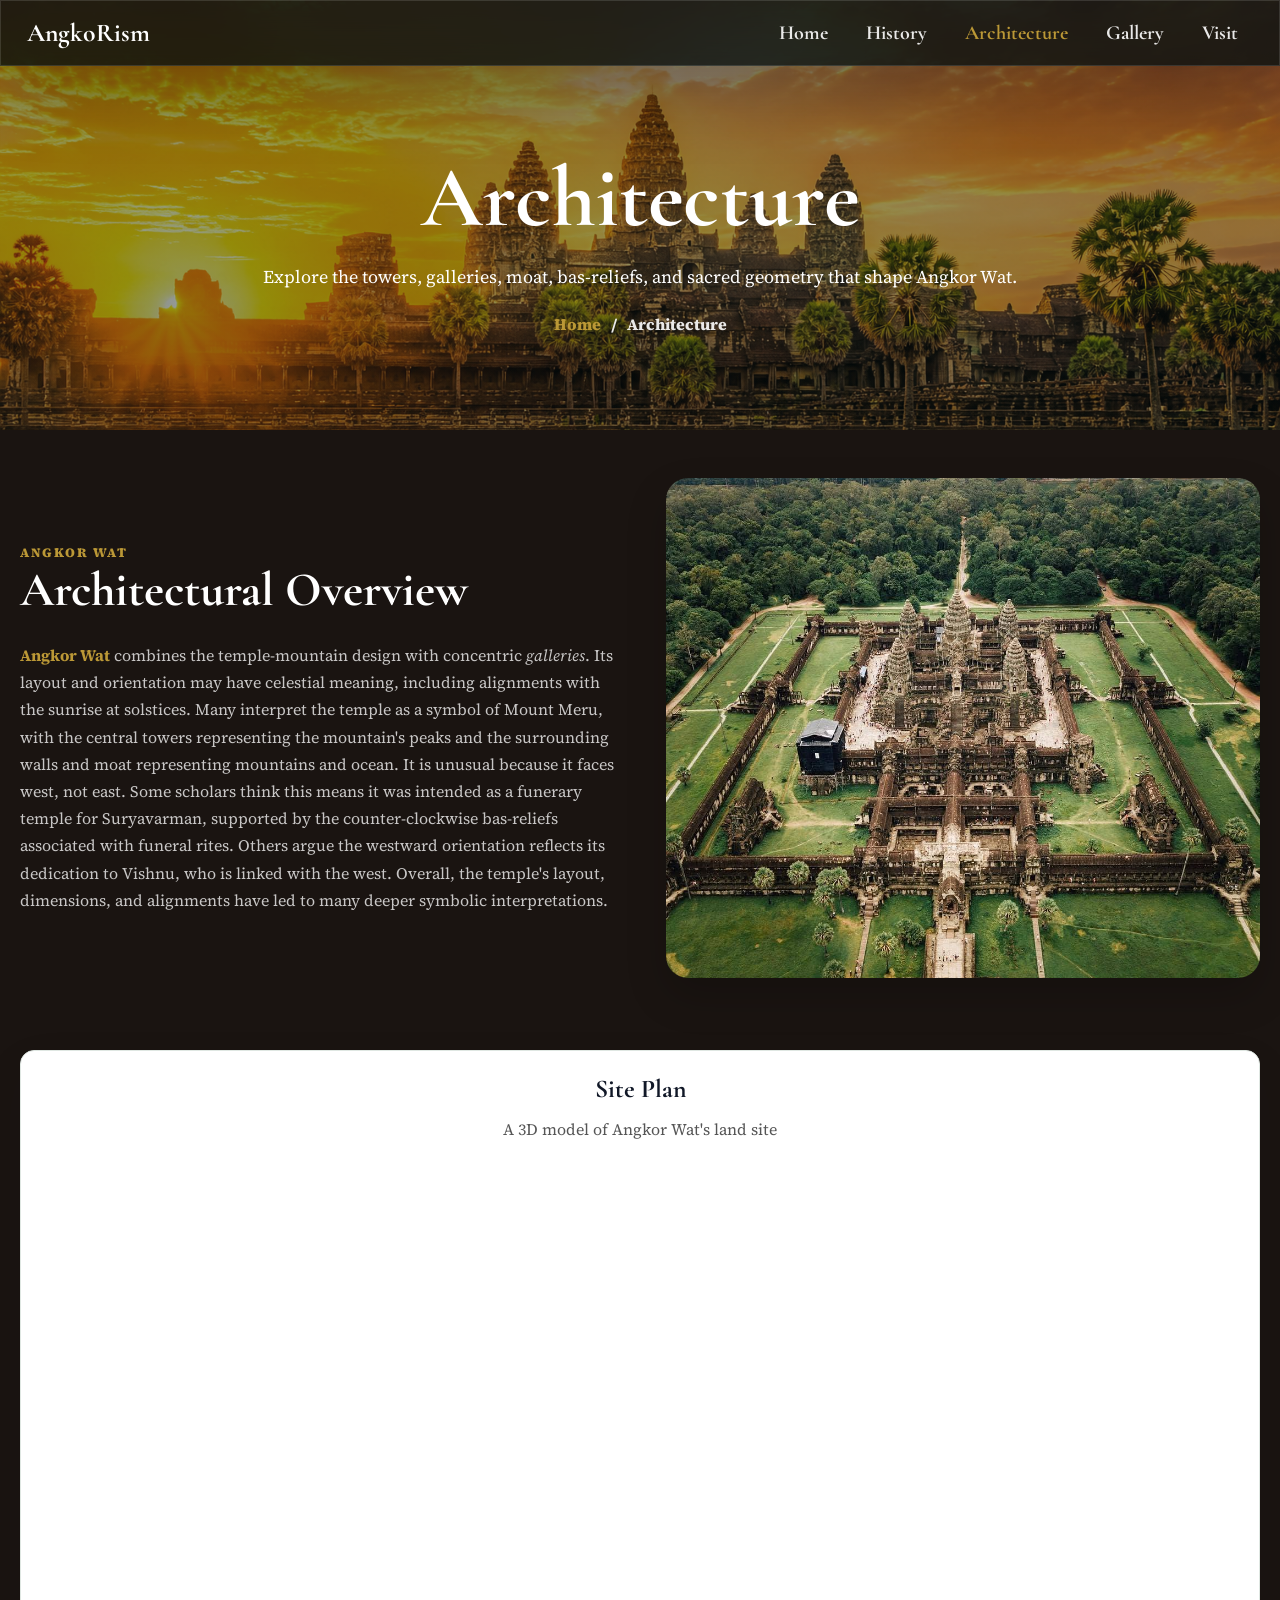
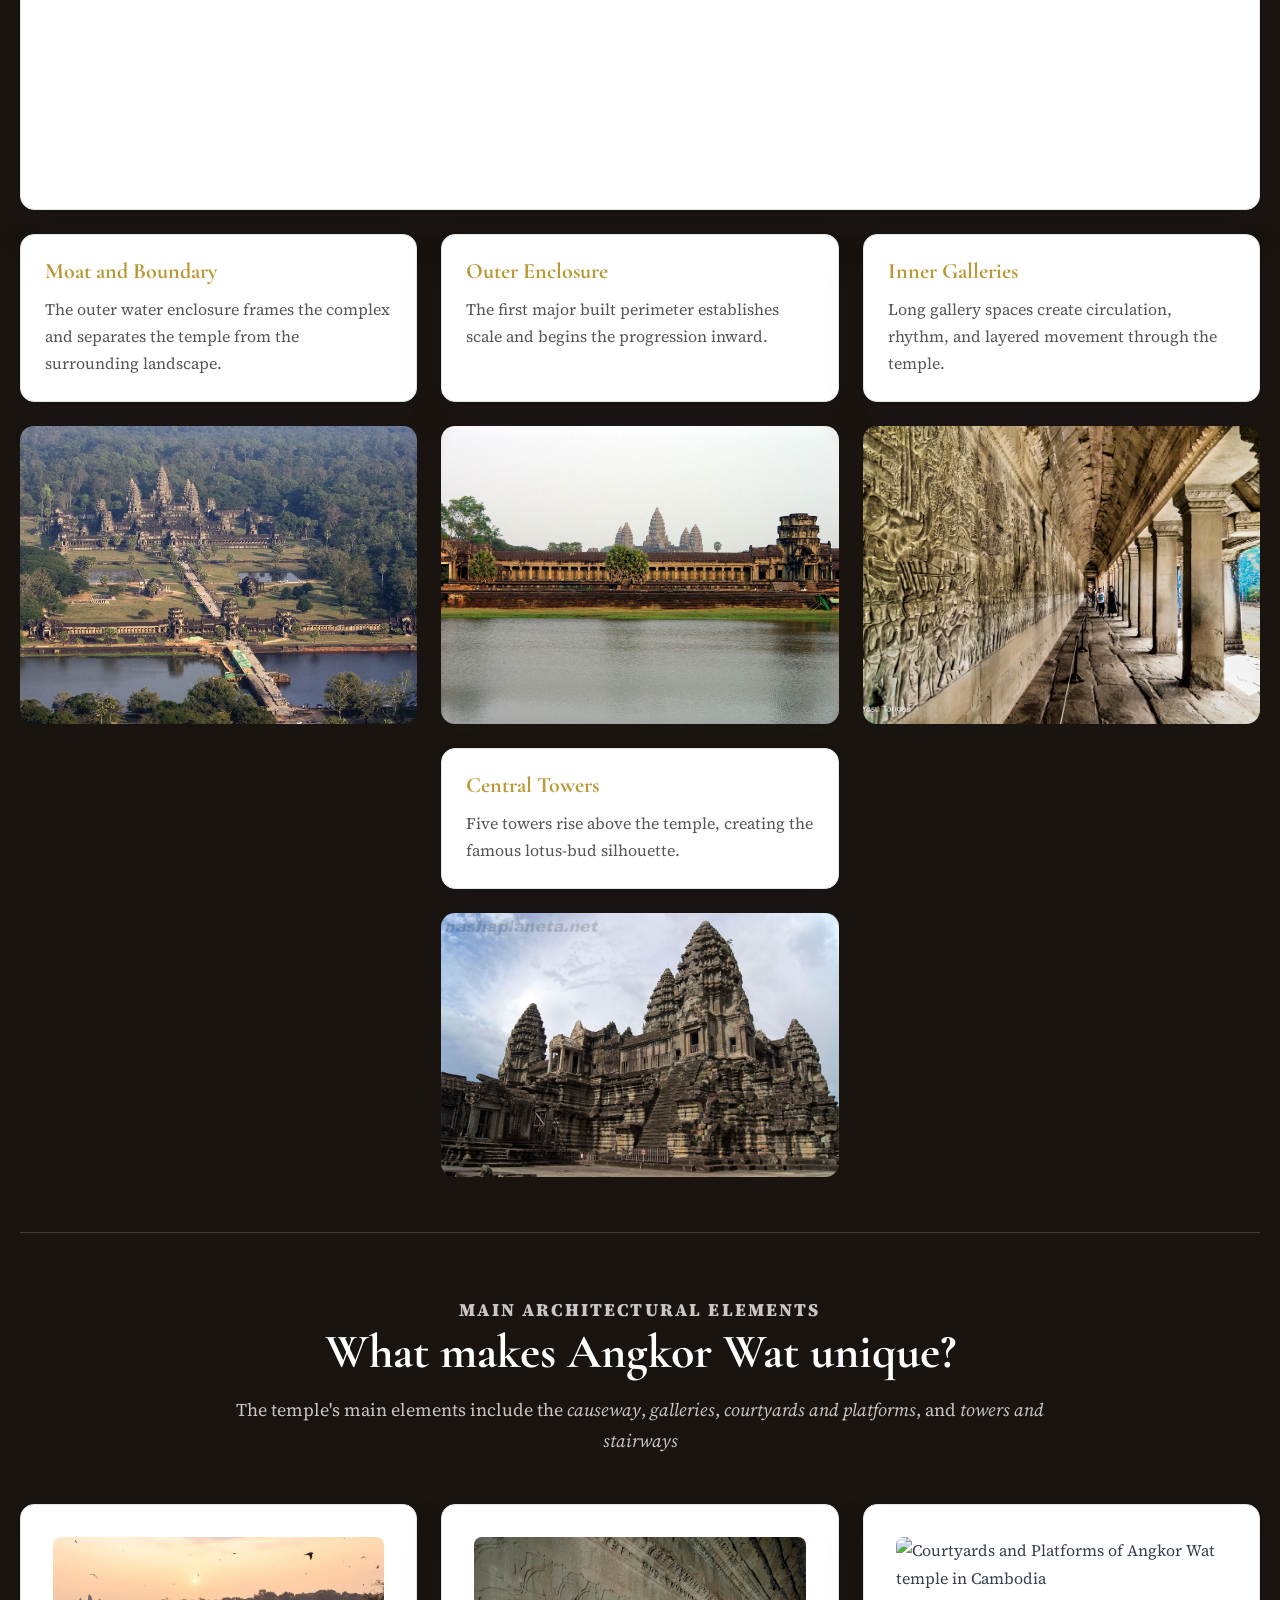
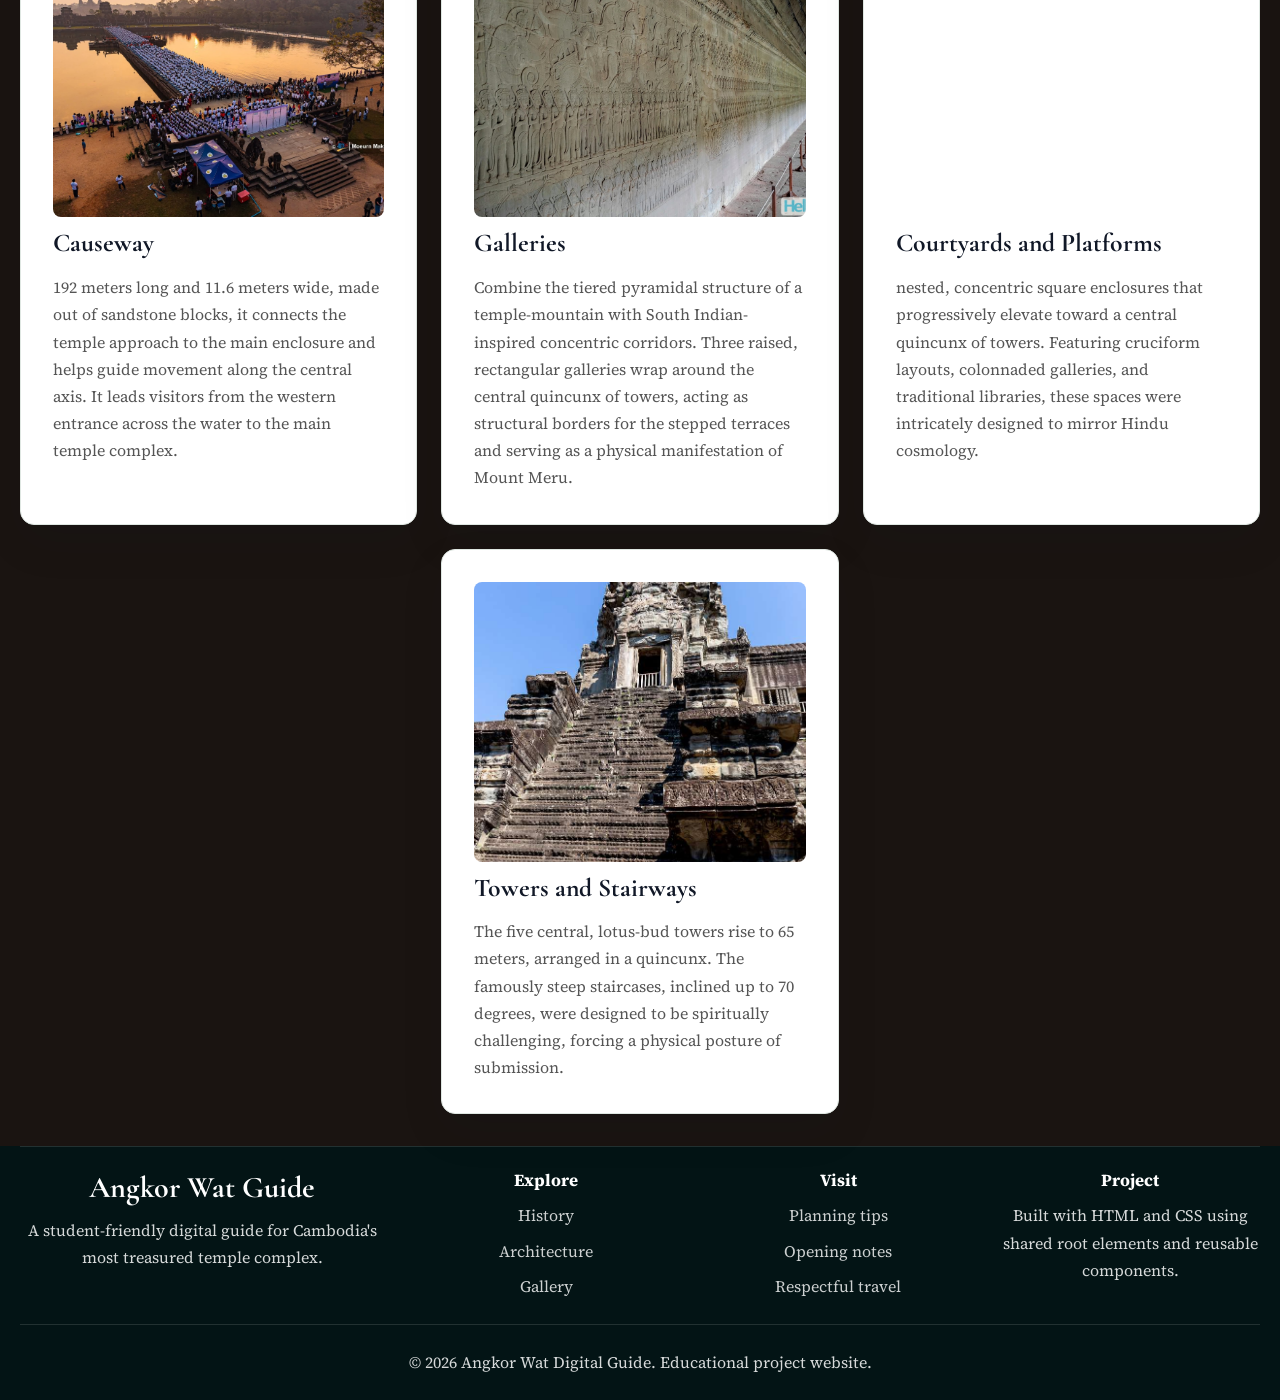
==== commit 097d6520: "I added necessary notes+separate js from html" ====
--- a/pages/architecture.html
+++ b/pages/architecture.html
@@ -18,16 +18,19 @@
   <link rel="icon" type="image/png" href="../images/favicon.png">
 </head>
 <body>
+  <!--This one is for the site header -->
   <header class="site-header">
     <div class="site-header__inner">
       <a class="site-logo" href="../index.html" aria-label="Angkor Wat Digital Guide home">AngkoRism</a>
 
+      <!-- Navigation button -->
       <button class="nav-toggle" type="button" aria-label="Menu" aria-controls="primary-navigation" aria-expanded="false">
         <span aria-hidden="true"></span>
         <span aria-hidden="true"></span>
         <span aria-hidden="true"></span>
       </button>
 
+      <!--navigation-->
       <nav class="site-nav" id="primary-navigation" aria-label="Main navigation">
         <a href="../index.html">Home</a>
         <a href="history.html">History</a>
@@ -39,11 +42,13 @@
   </header>
 
   <main>
+    <!--First hero section-->
     <section class="page-hero">
       <div>
         <h1>Architecture</h1>
         <p>Explore the towers, galleries, moat, bas-reliefs, and sacred geometry that shape Angkor Wat.</p>
         <div class="breadcrumbs" aria-label="Breadcrumb">
+          <!--Link back to home-->
           <a href="../index.html">Home</a>
           <span>/</span>
           <span>Architecture</span>
@@ -51,8 +56,13 @@
       </div>
     </section>
 
+    <!--The Overview Section-->
     <section class="overview">
+
+      <!--Another mini hero section but uses image instead of css background image-->
       <div class="hero">
+
+        <!--The text content-->
         <div class="hero-text">
           <p class="eyebrows">Angkor Wat</p>
           <h2>Architectural Overview</h2>
@@ -62,77 +72,93 @@
 
           Overall, the temple's layout, dimensions, and alignments have led to many deeper symbolic interpretations.</p>
         </div>
+        <!--The image-->
         <div class="hero-img">
           <img src="../images/AngkorwatAboveshot.jpg" alt="Overview of Angkor Wat temple in Cambodia">
-          
         </div>
       </div>
       
+      <!--Grid for architectural features-->
+      <div class="grid">
         
-      
-      <div class="grid">
+        <!--Main card, for the 3D model-->
         <div class="main-card card-left">
+          <!--The 3d model container-->
           <div class="model-container">
             <h3>Site Plan</h3>
             <p>A 3D model of Angkor Wat's land site</p>
+            <!--The 3d model, using model-viewer-->
             <model-viewer class="model" alt="angkorModel" src="../images/angkor_wat_temple_cambodia.glb"
             autoplay
             camera-controls
             touch-action="pan-y"
-            h
             >
             </model-viewer>
           </div>
         </div>
 
+        <!--Cards for moat and boundary-->
         <div class="card card1">
           <h3>Moat and Boundary</h3>
           <p>The outer water enclosure frames the complex and separates the temple from the surrounding landscape.</p>
         </div>
 
-         <div class="pic">
+        <!--Image for moat and boundary-->
+        <div class="pic">
           <img src="../images/overview-complex-Angkor-Wat-Cambodia.webp" alt="Moat and Boundary of Angkor Wat temple in Cambodia">
         </div>
 
+        <!--Card for outer enclosure-->
         <div class="card card2">
           <h3>Outer Enclosure</h3>
           <p>The first major built perimeter establishes scale and begins the progression inward.</p>
         </div>
 
+        <!--Image for outer enclosure-->
         <div class="pic1">
           <img src="../images/outerEnclosure.jpg" alt="OuterEnclosure-Angkor-Wat-Cambodia">
         </div>
 
+        <!--Card for inner galleries-->
         <div class="card card3">
           <h3>Inner Galleries</h3>
           <p>Long gallery spaces create circulation, rhythm, and layered movement through the temple.</p>
         </div>
-        
+
+        <!--Image for inner galleries-->
         <div class="pic2">
           <img src="../images/innerGallery.jpg" alt="Inner Galleries of Angkor Wat temple in Cambodia">
         </div>
 
-        <div class="pic3">
-          <img src="../images/centralTowersAngkkor.jpg" alt="Central Towers of Angkor Wat temple in Cambodia">
-        </div>
+        <!--Card for central towers-->
         <div class="card card4">
           <h3>Central Towers</h3>
           <p>Five towers rise above the temple, creating the famous lotus-bud silhouette.</p>
         </div>
 
+         <!--Image for central towers-->
+        <div class="pic3">
+          <img src="../images/centralTowersAngkkor.jpg" alt="Central Towers of Angkor Wat temple in Cambodia">
+        </div>
       </div>
     </section>
 
+    <!--Divide the section-->
     <hr class="divider">
     
+    <!--Another section for architectural Elements, container for section-heading and card-grid-->
     <section class="section-space page-shell">
+
+      <!--The title and some texts-->
       <div class="section-heading">
         <p class="eyebrows">Main Architectural Elements</p>
         <h2>What makes Angkor Wat unique?</h2>
         <p>The temple's main elements include the <em>causeway</em>, <em>galleries</em>, <em>courtyards and platforms</em>, and <em>towers and stairways</em> </p>
       </div>
 
+      <!--The grid cards for architectural elements-->
       <div class="card-grid">
+        <!--Card for causeway-->
         <article id="causeway" class="info-card-architecture">
           <div class="card-grid_image">
             <img class="card-grid_image" src="../images/AngkorWatCauseway.jpg" alt="Causeway of Angkor Wat temple in Cambodia">
@@ -140,16 +166,19 @@
           <h3>Causeway</h3>
           <p>192 meters long and 11.6 meters wide, made out of sandstone blocks, it connects the temple approach to the main enclosure and helps guide movement along the central axis. It leads visitors from the western entrance across the water to the main temple complex.</p>
         </article>
+        <!--Card for galleries-->
         <article id="galleries" class="info-card-architecture">
           <img class="card-grid_image" src="../images/AngkorWatGalleries.jpg" alt="Galleries of Angkor Wat temple in Cambodia">
           <h3>Galleries</h3>
           <p>Combine the tiered pyramidal structure of a temple-mountain with South Indian-inspired concentric corridors. Three raised, rectangular galleries wrap around the central quincunx of towers, acting as structural borders for the stepped terraces and serving as a physical manifestation of Mount Meru.</p>
         </article>
+        <!--Card for courtyards and platforms-->
         <article id="courtyards" class="info-card-architecture">
           <img class="card-grid_image" src="../images/AngkorwatCourtyard.jpeg" alt="Courtyards and Platforms of Angkor Wat temple in Cambodia">
           <h3>Courtyards and Platforms</h3>
           <p>nested, concentric square enclosures that progressively elevate toward a central quincunx of towers. Featuring cruciform layouts, colonnaded galleries, and traditional libraries, these spaces were intricately designed to mirror Hindu cosmology.</p>
         </article>
+        <!--Card for towers and stairways-->
         <article id="towers" class="info-card-architecture">
           <img class="card-grid_image" src="../images/20191210-angkor-wat-tower-stairs-2-b2d6ff-1024.jpg" alt="Towers and Stairways of Angkor Wat temple in Cambodia">
           <h3>Towers and Stairways</h3>
@@ -157,15 +186,18 @@
         </article>
       </div>
     </section>
-    
   </main>
 
-    <footer class="site-footer">
+  <!--The footer-->
+  <footer class="site-footer">
     <div class="site-footer__inner site-footer__inner--centered site-footer__bottom">
+      <!--The footer text content-->
       <div>
         <h2>Angkor Wat Guide</h2>
         <p>A student-friendly digital guide for Cambodia's most treasured temple complex.</p>
       </div>
+
+      <!--navigation to other pages-->
       <div>
         <h3>Explore</h3>
         <ul>
@@ -174,6 +206,7 @@
           <li><a href="gallery.html">Gallery</a></li>
         </ul>
       </div>
+      <!--Visit information-->
       <div>
         <h3>Visit</h3>
         <ul>
@@ -182,15 +215,17 @@
           <li><a href="visit.html">Respectful travel</a></li>
         </ul>
       </div>
+      <!--Some subtle notes-->
       <div>
         <h3>Project</h3>
         <p>Built with HTML and CSS using shared root elements and reusable components.</p>
       </div>
     </div>
+    <!--Basic Footer-->
     <div class="site-footer__bottom">
       <p>&copy; 2026 Angkor Wat Digital Guide. Educational project website.</p>
     </div>
   </footer>
-  <script type="module" src="https://ajax.googleapis.com/ajax/libs/model-viewer/4.3.1/model-viewer.min.js"></script>
+  <script src="architecture.js"></script>
 </body>
 </html>
--- a/css/pages/architecture.css
+++ b/css/pages/architecture.css
@@ -1,8 +1,10 @@
 /* Architecture page */
+/*Background color set from the global css */
 main {
   background-color: var(--color-background-add);
 }
 
+/*Basic styling for the elements*/
 main p {
   color: rgba(255, 255, 255, 0.76);
 }
@@ -36,11 +38,13 @@
   color: rgba(255, 255, 255, 0.76);
 }
 
+/*First Container*/
 .overview {
   width: min(calc(100% - 40px), var(--container));
   margin: 0 auto;
 }
 
+/*Styling for the first Hero section*/
 .hero {
   display: grid;
   grid-template-columns: repeat(2, 1fr);
@@ -72,9 +76,11 @@
   box-shadow: 0 18px 40px rgba(0, 0, 0, 0.18);
 }
 
+/*Grid for the card*/
 .grid {
   display: grid;
   grid-template-columns: repeat(3, minmax(0, 1fr));
+  /*3d model on top, taking up 3 */
   grid-template-areas:
     "card-left card-left card-left"
     "card1 card2 card3"
@@ -85,6 +91,7 @@
   margin: var(--space-5) 0 var(--space-7);
 }
 
+/*Define the grid area because I use grid-template-areas*/
 .card-left {
   grid-area: card-left;
 }
@@ -121,6 +128,7 @@
   grid-area: pic3;
 }
 
+/*Border+transition for cards*/
 .card,
 .info-card-architecture {
   background-color: var(--color-surface);
@@ -130,6 +138,7 @@
   transition: transform var(--transition), box-shadow var(--transition), border-color var(--transition);
 }
 
+/*This is the container for the 3d model*/
 .main-card {
   width: 100%;
   padding: var(--space-5);
@@ -139,6 +148,7 @@
   box-shadow: var(--shadow-soft);
 }
 
+/*The 3d model*/
 .model {
   width: 100%;
   height: clamp(430px, 70vh, 760px);
@@ -160,6 +170,7 @@
   color: #555555;
 }
 
+/*Setting hover for the 3d model and the cards*/
 .main-card:hover,
 .card:hover,
 .info-card-architecture:hover {
@@ -168,6 +179,7 @@
   transform: translateY(-5px);
 }
 
+/*The direct container for 3d model*/
 .model-container {
   width: 100%;
   display: grid;
@@ -189,6 +201,7 @@
   color: #555555;
 }
 
+/*Making the pic in cards of Overview appear the same size*/
 .pic,
 .pic1,
 .pic2,
@@ -247,6 +260,7 @@
   margin-bottom: var(--space-3);
 }
 
+/*Media query for different devices*/
 @media (max-width: 900px) {
   .hero {
     grid-template-columns: 1fr;
